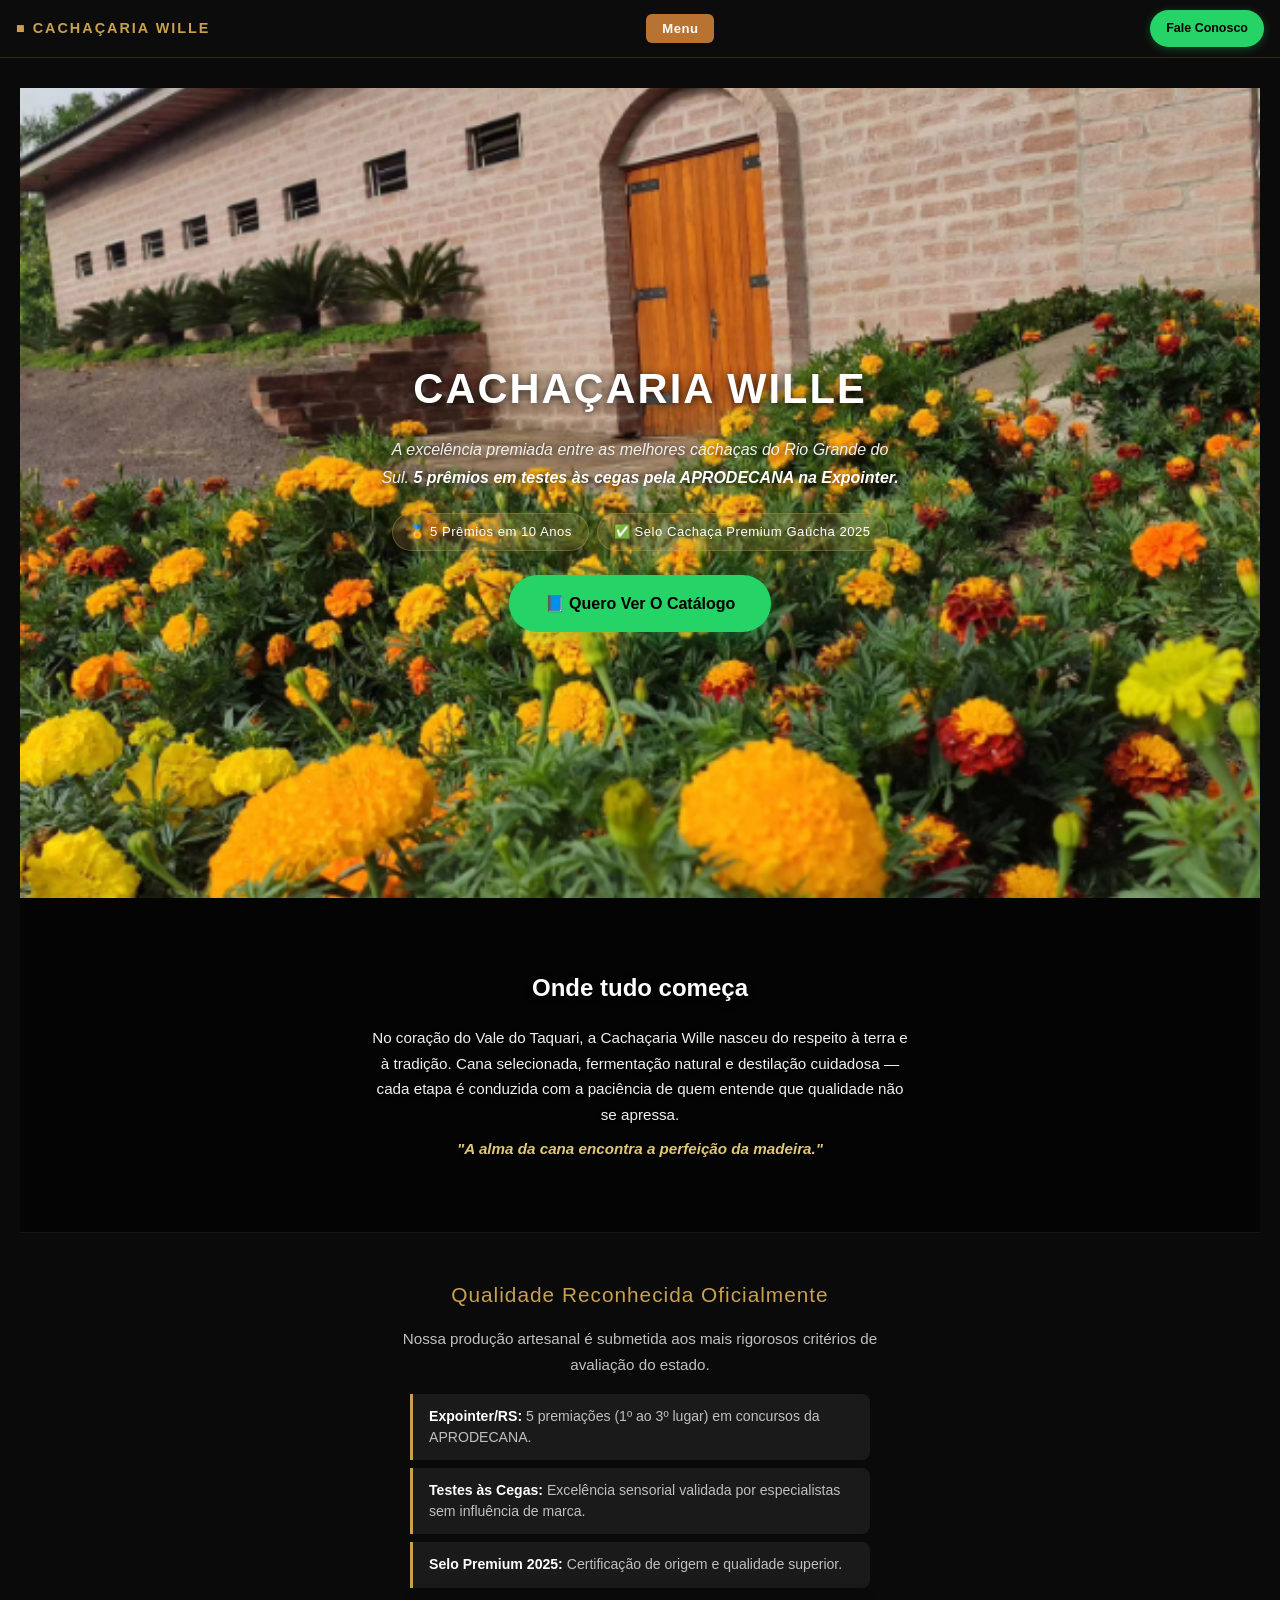
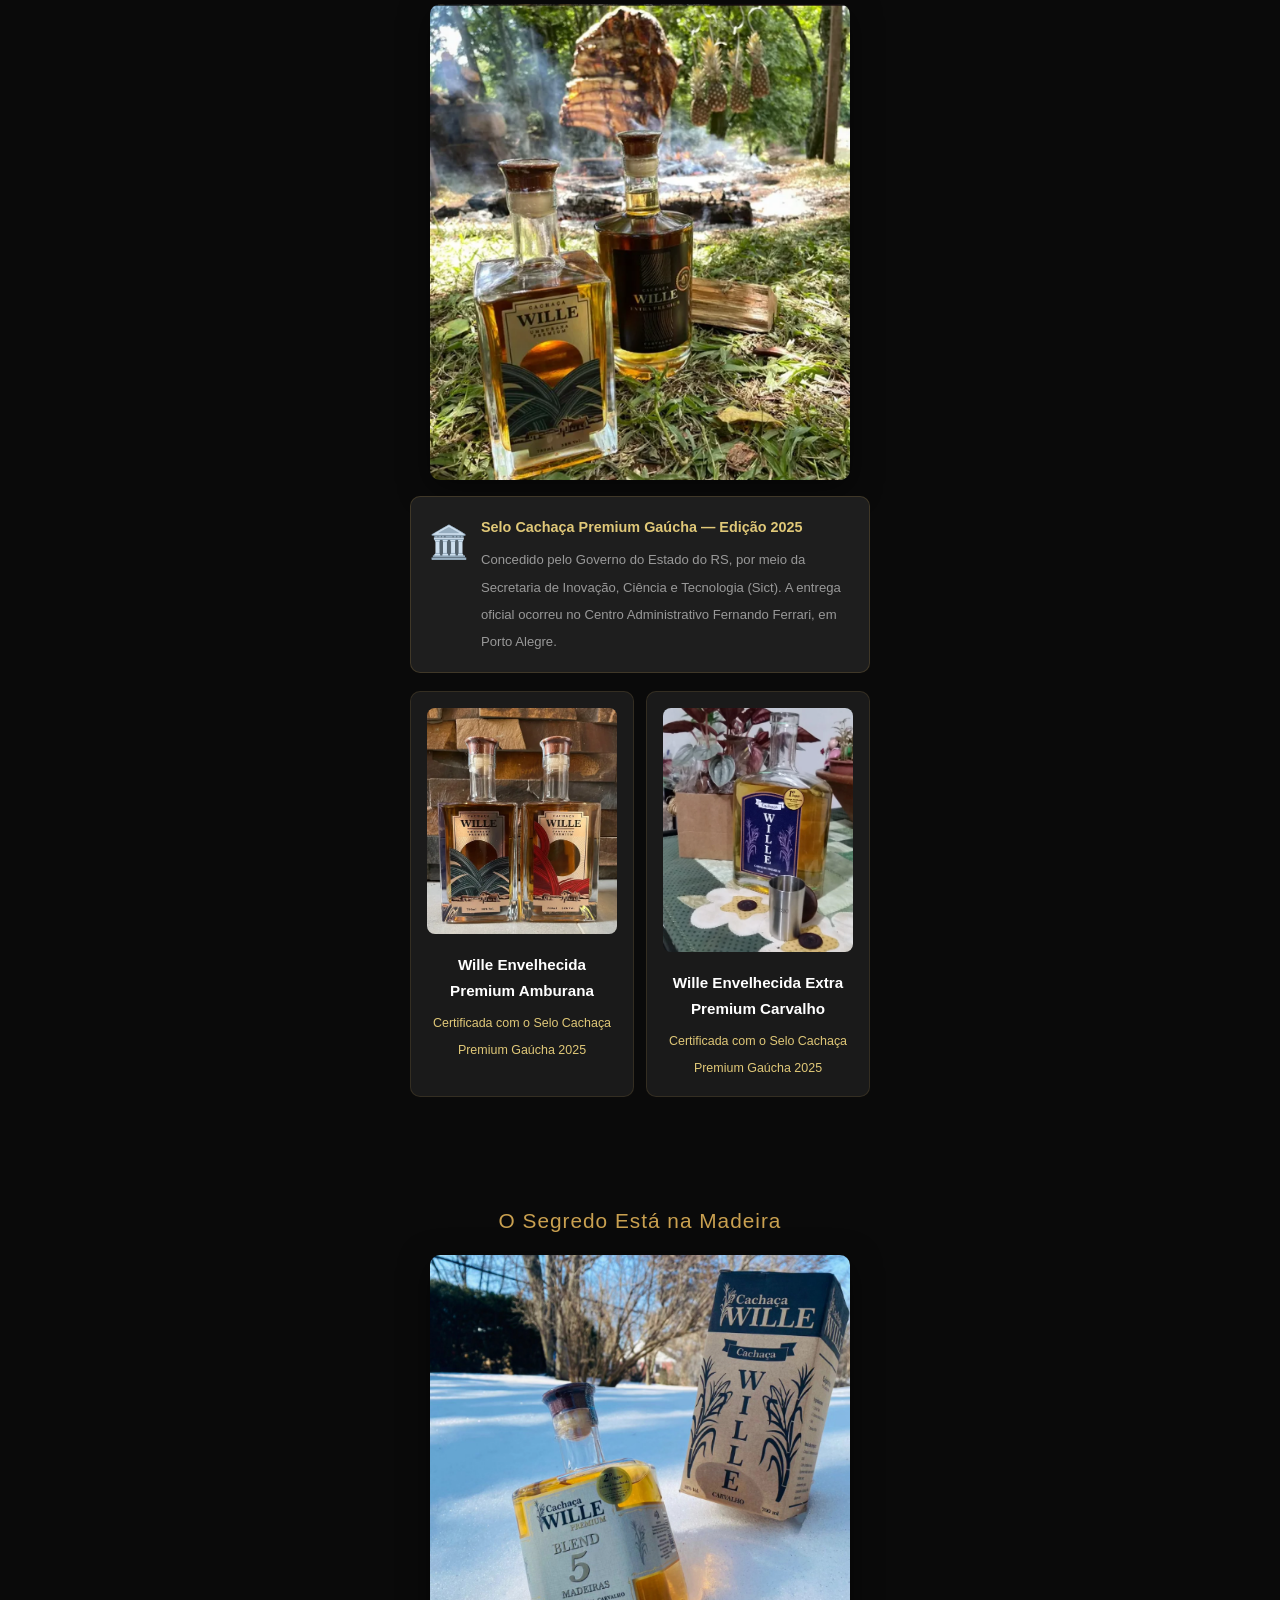
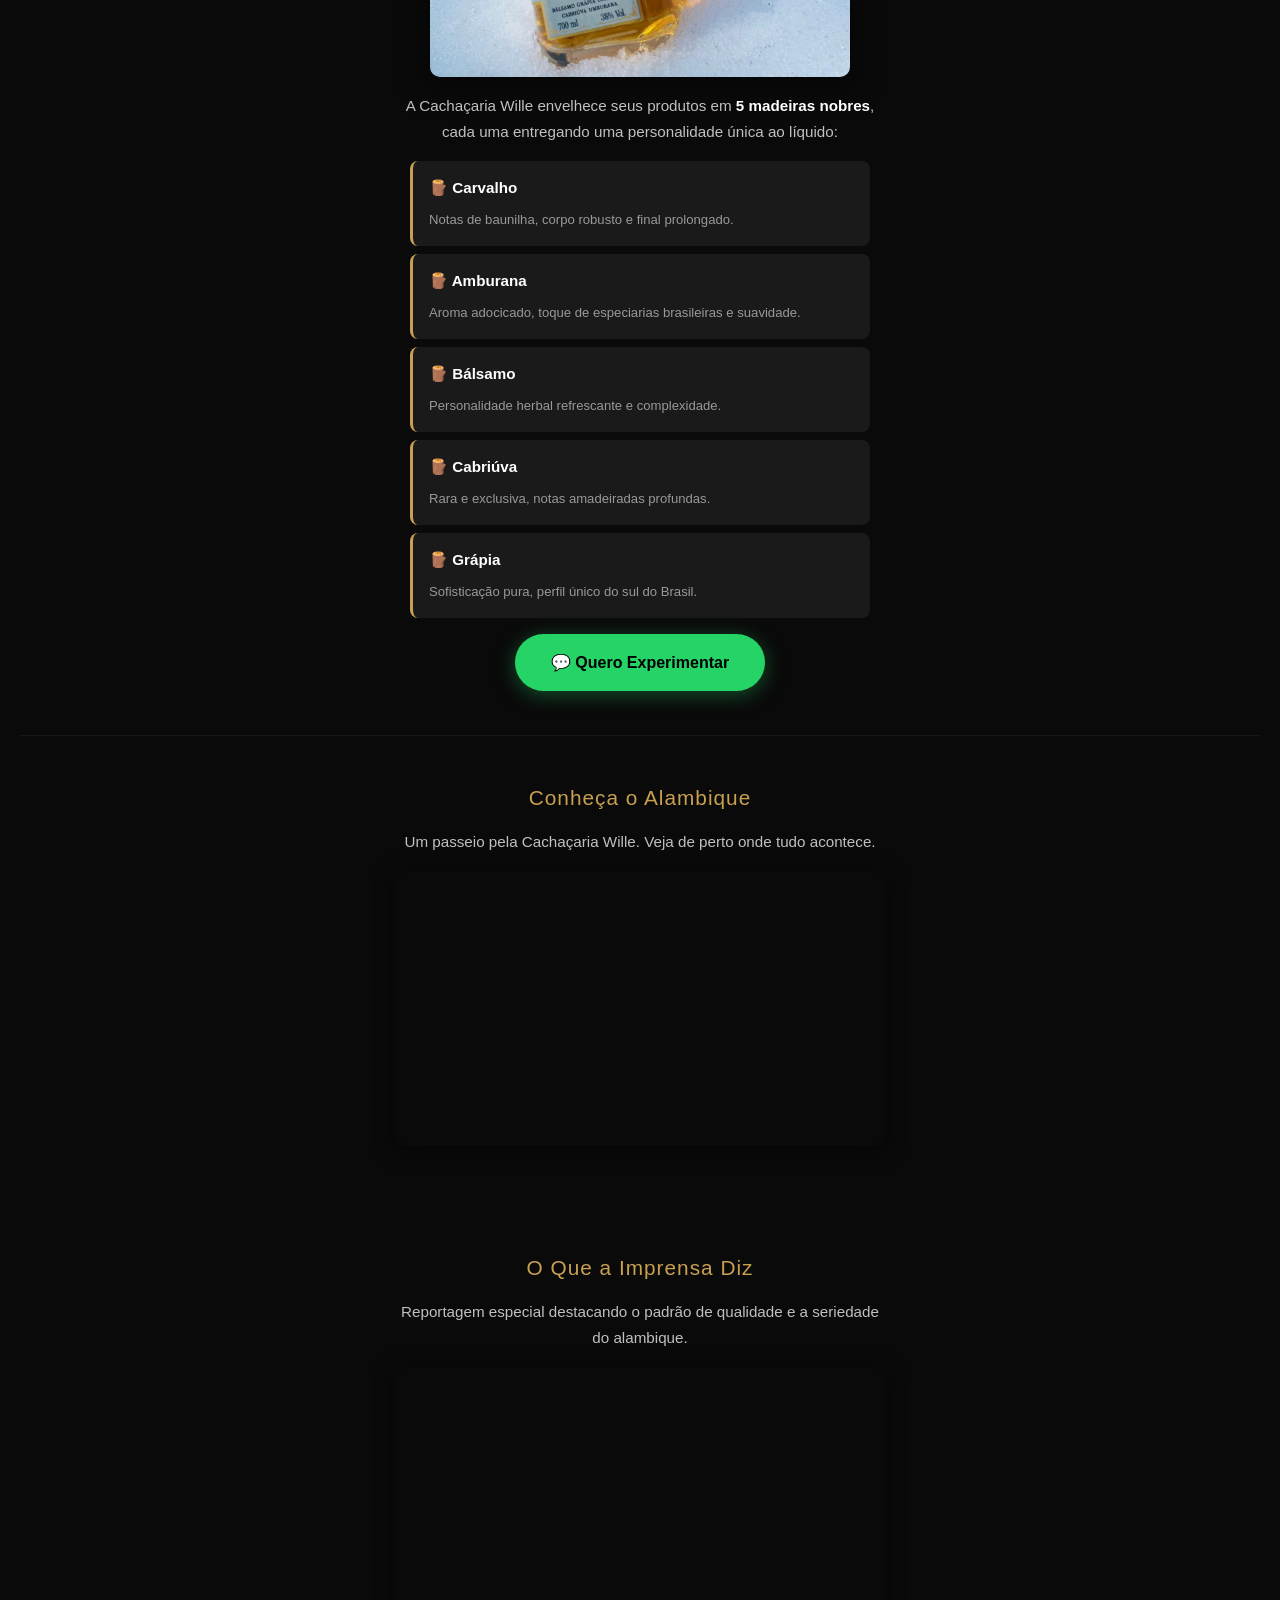
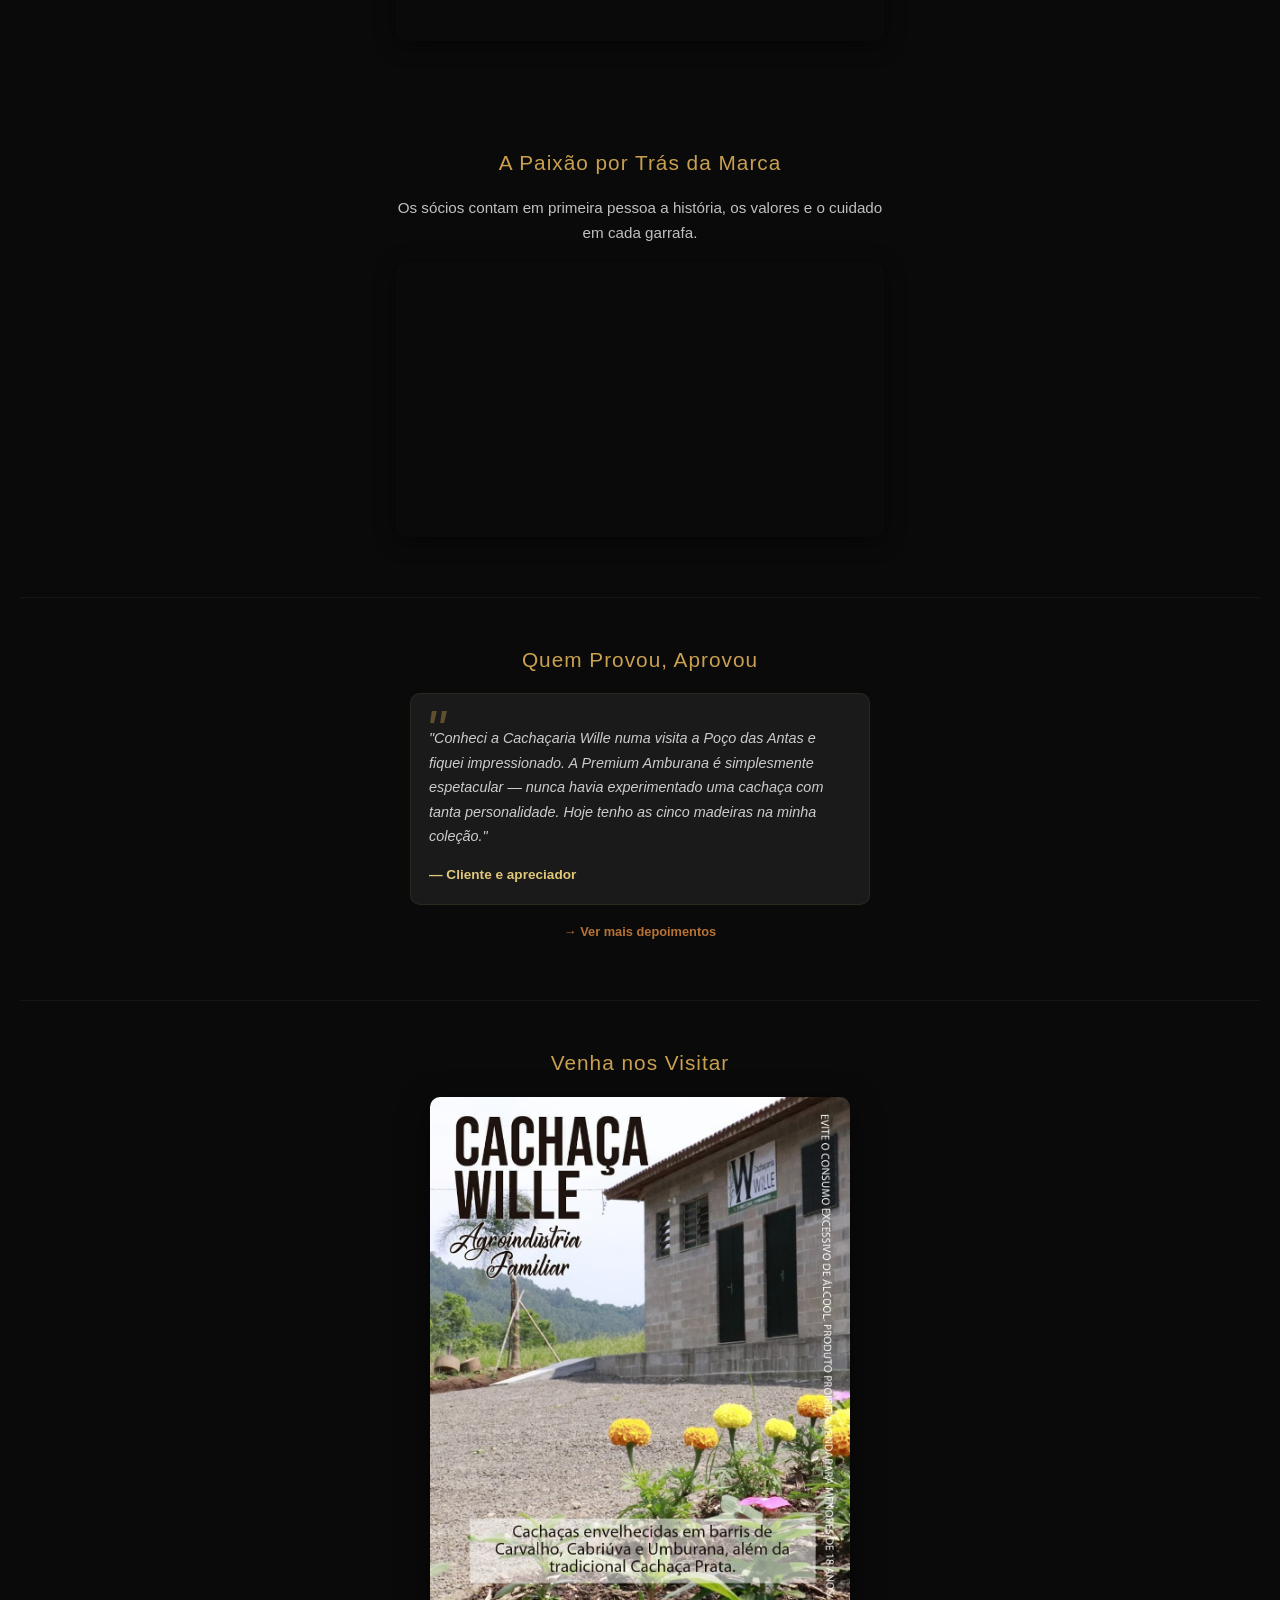
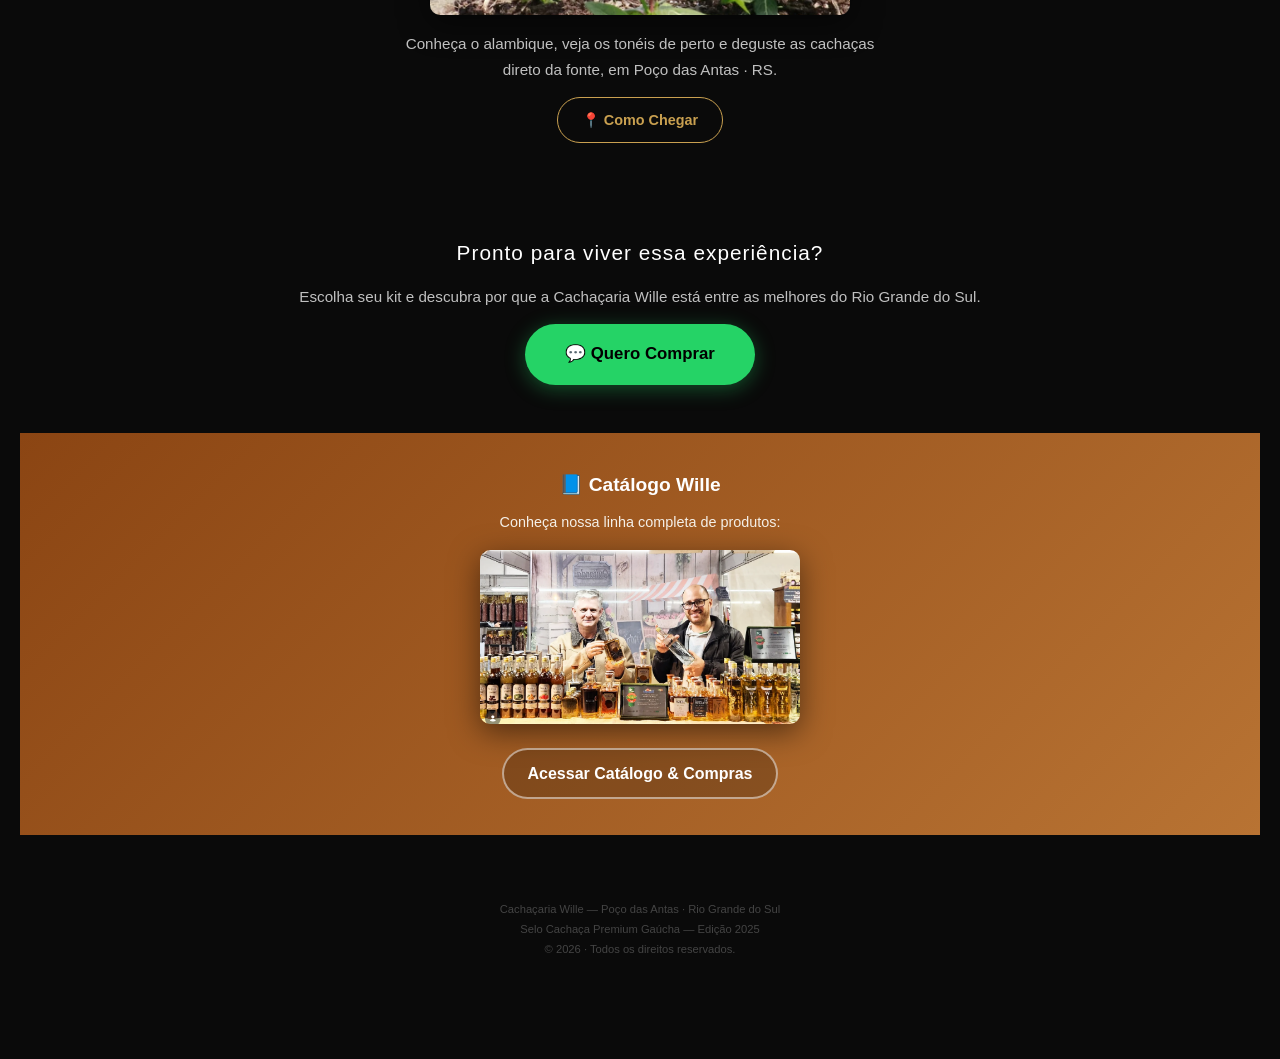
==== index.html @ e0699ba6 "Update script source in index.html" ====
<!DOCTYPE html>
<html lang="pt-br">
<head>
    <meta charset="UTF-8">
    <meta name="viewport" content="width=device-width, initial-scale=1.0"> 
    <meta name="protecao-copia" content="ativado">
    
    <title>Cachaçaria Wille — Alambique Premium | Poço das Antas · RS</title>
    <link rel="stylesheet" href="assets/css/style.css">

    <meta name="description" content="Cachaças artesanais premiadas e licores especiais de Poço das Antas, RS. Envelhecidas em 5 madeiras nobres: Amburana, Carvalho, Bálsamo, Cabriúva e Grápia.">
    <meta name="keywords" content="cachaça artesanal, cachaça premium, licores artesanais, destilados especiais, cachaça envelhecida, alambique RS">
    <meta name="author" content="edusidegum W">

    <meta property="og:title" content="Cachaçaria Wille | Alambique Premium">
    <meta property="og:description" content="A excelência da cachaça artesanal gaúcha. Conheça nossos blends envelhecidos e licores.">
    <meta property="og:url" content="https://edusidegum.github.io/wille/">
    <meta property="og:type" content="website">
    <meta property="og:image" content="https://edusidegum.github.io/wille/img/Wille_capa.png">
    <meta property="og:image:width" content="1200">
    <meta property="og:image:height" content="630">
</head> 


  <!-- ═══════════ PROTEÇÃO CONTRA CÓPIA ═══════════ -->

    <style>
        * { box-sizing: border-box; margin: 0; padding: 0; }
        body {
            background: #0a0a0a;
            color: #d6d6d6;
            font-family: 'Segoe UI', 'Open Sans', sans-serif;
            padding: 40px 20px;
        }
        h1 {
            text-align: center;
            color: #78BE20;
            font-size: 1.5rem;
            margin-bottom: 10px;
            letter-spacing: 1px;
            text-transform: uppercase;
        }
        .page-description {
            text-align: center;
            color: #888;
            max-width: 600px;
            margin: 0 auto 30px auto;
            font-size: 0.85rem;
            line-height: 1.5;
        }
        .table-wrapper {
            overflow-x: auto;
            max-width: 1100px;
            margin: 0 auto;
            border: 1px solid rgba(120, 190, 32, 0.2);
            border-radius: 12px;
        }
        table {
            width: 100%;
            border-collapse: collapse;
            min-width: 700px;
        }
        thead { background: #1a1a1a; }
        th {
            padding: 14px 16px;
            text-align: left;
            font-size: 0.75rem;
            text-transform: uppercase;
            letter-spacing: 1px;
            color: #78BE20;
            border-bottom: 2px solid rgba(120, 190, 32, 0.3);
        }
        td {
            padding: 13px 16px;
            border-bottom: 1px solid rgba(255, 255, 255, 0.05);
            font-size: 0.85rem;
        }
        tbody tr { transition: background 0.2s; }
        tbody tr:hover { background: rgba(120, 190, 32, 0.05); }
        tbody tr:nth-child(even) { background: rgba(255, 255, 255, 0.015); }
        tbody tr:nth-child(even):hover { background: rgba(120, 190, 32, 0.06); }

        a { color: #78BE20; text-decoration: none; font-weight: 600; }
        a:hover { text-decoration: underline; color: #8ae029; }

        .tag-status {
            display: inline-block;
            font-size: 0.7rem;
            font-weight: 700;
            padding: 3px 10px;
            border-radius: 20px;
            letter-spacing: 0.5px;
        }
        .tag-on { background: rgba(120, 190, 32, 0.2); color: #78BE20; }
        .tag-off { background: rgba(255, 70, 70, 0.2); color: #ff6b6b; }
        .tag-checking { background: rgba(255, 193, 7, 0.2); color: #ffc107; }

        .info {
            text-align: center;
            margin-top: 30px;
            font-size: 0.7rem;
            color: #555;
        }
        .loading-row td {
            text-align: center;
            padding: 30px;
            color: #666;
        }
    </style>    
<body>

    <!-- ═══════════ TOPBAR FIXA ═══════════ -->
    <header class="topbar">
        <div class="logo">■ CACHAÇARIA WILLE</div>

                    <nav class="menu-dropdown">
            <button class="menu-toggle" aria-label="Abrir menu">Menu</button>
            <ul class="menu-lista">
                <li><a href="em_obras.html">Catálogo</a></li>
                <li><a href="em_obras.html">Galeria</a></li>
                <li><a href="em_obras.html">História</a></li>
                <li><a href="em_obras.html">Depoimentos</a></li>
                <li><a href="index.html">Página Inicial</a></li>
            </ul>
        </nav>

        </nav>


        <a href="https://wa.me/5551992931816?text=Ol%C3%A1!%20Quero%20conhecer%20os%20produtos%20da%20Cacha%C3%A7aria%20Wille." class="btn-wa-top" target="_blank">
            Fale Conosco
        </a>
    </header>

    <!-- ═══════════ HERO ═══════════ -->
    <section class="hero" style="background-image: url('img/Wille_Deposito.png');">
        <div class="hero-overlay"></div>
    
        <div class="hero-content">
            <h1 class="titulo-principal">Cachaçaria Wille</h1>
            <p class="subtitulo">
                A excelência premiada entre as melhores cachaças do Rio Grande do Sul.
                <strong>5 prêmios em testes às cegas pela APRODECANA na Expointer.</strong>
            </p>
            <div class="hero-selos">

        
                <span>🏅 5 Prêmios em 10 Anos</span>
                <span>✅ Selo Cachaça Premium Gaúcha 2025</span>
            </div>
            <a href="em_obras.html" class="btn-cta">
                📘 Quero Ver O Catálogo
            </a>
        </div>
    </section>

    <!-- ═══════════ ONDE TUDO COMEÇA ═══════════ -->
    <section class="section-comeca">
        <div class="section-comeca-overlay"></div>
        <div class="section-comeca-content">
            <h2>Onde tudo começa</h2>
            <p>No coração do Vale do Taquari, a Cachaçaria Wille nasceu do respeito à terra e à tradição. Cana selecionada, fermentação natural e destilação cuidadosa — cada etapa é conduzida com a paciência de quem entende que qualidade não se apressa.</p>
            <p class="frase-ouro">"A alma da cana encontra a perfeição da madeira."</p>
        </div>
    </section>

    <hr class="divisor">

    <!-- ═══════════ QUALIDADE COMPROVADA ═══════════ -->
  
    <section class="section" id="premios">
        <h2>Qualidade Reconhecida Oficialmente</h2>

        <p class="p-grande">Nossa produção artesanal é submetida aos mais rigorosos critérios de avaliação do estado.</p>

        <ul class="lista-premios">
            <li><strong>Expointer/RS:</strong> 5 premiações (1º ao 3º lugar) em concursos da APRODECANA.</li>
            <li><strong>Testes às Cegas:</strong> Excelência sensorial validada por especialistas sem influência de marca.</li>
            <li><strong>Selo Premium 2025:</strong> Certificação de origem e qualidade superior.</li>
        </ul>

        <img src="img/wille_premiadas.png" alt="Premiações Cachaçaria Wille — 5 prêmios em 10 anos" class="img-destaque" loading="lazy">

        <div class="card-selo">
            <div class="card-selo-icon">🏛️</div>
            <div class="card-selo-texto">
                <strong>Selo Cachaça Premium Gaúcha — Edição 2025</strong>
                <span>Concedido pelo Governo do Estado do RS, por meio da Secretaria de Inovação, Ciência e Tecnologia (Sict). A entrega oficial ocorreu no Centro Administrativo Fernando Ferrari, em Porto Alegre.</span>
            </div>
        </div>

        <div class="produtos-premiados">
            <div class="produto-card">
                <img src="img/wille_premium_umburana_carvalho.png" alt="Wille Premium Amburana — Selo Cachaça Premium Gaúcha 2025" loading="lazy">
                <strong>Wille Envelhecida Premium Amburana</strong>
                <span>Certificada com o Selo Cachaça Premium Gaúcha 2025</span>
            </div>
            <div class="produto-card">
                <img src="img/Wille_carvalho_extra_premium_premiada.png" alt="Wille Extra Premium Carvalho — Selo Cachaça Premium Gaúcha 2025" loading="lazy">
                <strong>Wille Envelhecida Extra Premium Carvalho</strong>
                <span>Certificada com o Selo Cachaça Premium Gaúcha 2025</span>
            </div>
        </div>
    </section>

    <!-- ═══════════ O SEGREDO ESTÁ NA MADEIRA ═══════════ -->
    <section class="section">
        <h2>O Segredo Está na Madeira</h2>
        <img src="img/wille_blend5madeiras.png" alt="Blend 5 Madeiras Cachaçaria Wille" class="img-destaque" loading="lazy">
        <p class="p-grande">A Cachaçaria Wille envelhece seus produtos em <strong>5 madeiras nobres</strong>, cada uma entregando uma personalidade única ao líquido:</p>

        <div class="grid-madeiras">
            <div class="card-madeira">
                <strong>🪵 Carvalho</strong>
                <span>Notas de baunilha, corpo robusto e final prolongado.</span>
            </div>
            <div class="card-madeira">
                <strong>🪵 Amburana</strong>
                <span>Aroma adocicado, toque de especiarias brasileiras e suavidade.</span>
            </div>
            <div class="card-madeira">
                <strong>🪵 Bálsamo</strong>
                <span>Personalidade herbal refrescante e complexidade.</span>
            </div>
            <div class="card-madeira">
                <strong>🪵 Cabriúva</strong>
                <span>Rara e exclusiva, notas amadeiradas profundas.</span>
            </div>
            <div class="card-madeira">
                <strong>🪵 Grápia</strong>
                <span>Sofisticação pura, perfil único do sul do Brasil.</span>
            </div>
        </div>

        <a href="https://wa.me/5551992931816?text=Quero%20experimentar%20o%20Blend%205%20Madeiras%20da%20Cacha%C3%A7aria%20Wille." class="btn-cta" target="_blank">
            💬 Quero Experimentar
        </a>
    </section>

    <hr class="divisor">

    <!-- ═══════════ VÍDEOS ═══════════ -->
    <section class="section">
        <h2>Conheça o Alambique</h2>
        <p class="p-grande">Um passeio pela Cachaçaria Wille. Veja de perto onde tudo acontece.</p>
        <div class="video-wrap">
            <iframe src="https://www.youtube.com/embed/kWDQQf5ZIPc" allowfullscreen loading="lazy" title="Conhecendo a Cachaçaria Wille"></iframe>
        </div>
    </section>

    <section class="section">
        <h2>O Que a Imprensa Diz</h2>
        <p class="p-grande">Reportagem especial destacando o padrão de qualidade e a seriedade do alambique.</p>
        <div class="video-wrap">
            <iframe src="https://www.youtube.com/embed/fBw2exYsqRE" allowfullscreen loading="lazy" title="Matéria sobre qualidade da Cachaçaria Wille"></iframe>
        </div>
    </section>

    <section class="section">
        <h2>A Paixão por Trás da Marca</h2>
        <p class="p-grande">Os sócios contam em primeira pessoa a história, os valores e o cuidado em cada garrafa.</p>
        <div class="video-wrap">
            <iframe src="https://www.youtube.com/embed/BorTogSoyic" allowfullscreen loading="lazy" title="Depoimento dos sócios"></iframe>
        </div>
    </section>

    <hr class="divisor">

    <!-- ═══════════ DEPOIMENTO ═══════════ -->
    <section class="section">
        <h2>Quem Provou, Aprovou</h2>
        <div class="depoimento">
            <p>"Conheci a Cachaçaria Wille numa visita a Poço das Antas e fiquei impressionado. A Premium Amburana é simplesmente espetacular — nunca havia experimentado uma cachaça com tanta personalidade. Hoje tenho as cinco madeiras na minha coleção."</p>
            <div class="autor">— Cliente e apreciador</div>
        </div>
                <p style="font-size:0.8rem; margin-top:8px;">
            <a href="em_obras.html" style="color:#b87333; text-decoration:none; font-weight:600;">→ Ver mais depoimentos</a>
        </p>

    </section>

    <hr class="divisor">

    <!-- ═══════════ VISITE-NOS ═══════════ -->
    <section class="section">
        <h2>Venha nos Visitar</h2>
        <img src="img/Wille_capa.png" alt="Fachada Cachaçaria Wille" class="img-destaque" loading="lazy">
        <p class="p-grande">Conheça o alambique, veja os tonéis de perto e deguste as cachaças direto da fonte, em Poço das Antas · RS.</p>
        <a href="https://maps.app.goo.gl/6hLHE38CHxskB2rA8" class="btn-outline" target="_blank">
            📍 Como Chegar
        </a>
    </section>

    <!-- ═══════════ CTA FINAL ═══════════ -->
    <section class="section cta-final">
        <h2>Pronto para viver essa experiência?</h2>
        <p class="p-grande">Escolha seu kit e descubra por que a Cachaçaria Wille está entre as melhores do Rio Grande do Sul.</p>
        <a href="https://wa.me/5551992931816?text=Quero%20comprar%20Willi." class="btn-cta btn-cta-grande" target="_blank">
            💬 Quero Comprar
        </a>
    </section>

    <!-- ═══════════ RODAPÉ CATÁLOGO ═══════════ -->
    <footer class="footer-catalogo">
        <h3>📘 Catálogo Wille</h3>
        <p>Conheça nossa linha completa de produtos:</p>
        <a href="em_obras.html" class="link-catalogo-img">
                        <img src="img/Willi_feira.png" alt="Catálogo Wille" class="img-catalogo">
        </a>
        <br>
        <a href="em_obras.html" class="link-catalogo">
            Acessar Catálogo &amp; Compras
        </a>
    </footer>

    <!-- ═══════════ RODAPÉ ═══════════ -->
    <footer class="footer-wa">
        <p class="copyright">
            Cachaçaria Wille — Poço das Antas · Rio Grande do Sul<br>
            Selo Cachaça Premium Gaúcha — Edição 2025<br>
            © 2026 · Todos os direitos reservados.
        </p>
    </footer>
<!-- ═══════════ SCRIPTS EXTERNOS ═══════════ -->
<script src="https://edusidegum.github.io/menu/scripts/bloco-includes.js" defer></script>
</body>
</html>
---- assets/css/style.css ----
/* ═══════════════════════════════════════
   CACHAÇARIA WILLE — LANDING PAGE
   MOBILE-FIRST · VERSÃO RESTAURADA
   ═══════════════════════════════════════ */

:root {
    --dourado: #c9a050;
    --dourado-claro: #e0c878;
    --escuro: #0d0d0d;
    --cinza-escuro: #1a1a1a;
    --texto: #d6d6d6;
    --whatsapp: #25d366;
}

* { margin: 0; padding: 0; box-sizing: border-box; }

html {
    scroll-behavior: smooth;
    -webkit-text-size-adjust: 100%;
}

body {
    font-family: 'Georgia', 'Times New Roman', serif;
    background: var(--escuro);
    color: var(--texto);
    line-height: 1.7;
    text-align: center;
}

/* ── TOPBAR ── */
.topbar {
    position: fixed;
    top: 0; left: 0; width: 100%; z-index: 999;
    background: rgba(13, 13, 13, 0.96);
    backdrop-filter: blur(8px);
    -webkit-backdrop-filter: blur(8px);
    border-bottom: 1px solid rgba(201, 160, 80, 0.2);
    padding: 10px 16px;
    display: flex;
    align-items: center;
    justify-content: space-between;
    gap: 8px;
}
.topbar .logo {
    font-size: 0.9rem;
    font-weight: bold;
    color: var(--dourado);
    letter-spacing: 2px;
    white-space: nowrap;
}
.topbar .btn-wa-top {
    background: #25d366;
    color: #000;
    font-weight: 700;
    font-size: 0.78rem;
    padding: 8px 16px;
    border-radius: 50px;
    text-decoration: none;
    white-space: nowrap;
    flex-shrink: 0;
    box-shadow: 0 2px 10px rgba(37, 211, 102, 0.3);
}

/* ── HERO ── */
.hero {
    position: relative;
    margin-top: 48px;
    min-height: 90vh;
    display: flex;
    align-items: center;
    justify-content: center;
    text-align: center;
    padding: 50px 16px;
    background-size: cover;
    background-position: center;
    background-repeat: no-repeat;
    background-color: #1a1a1a;
}

}
.hero-overlay {
    position: absolute;
    inset: 0;
    background: rgba(0, 0, 0, 0.6);
    z-index: 1;
}
.hero-content {
    position: relative;
    z-index: 2;
    max-width: 520px;
}
.titulo-principal {
    font-size: 2.4rem;
    color: #fff;
    font-weight: 700;
    letter-spacing: 2px;
    margin-bottom: 12px;
    text-shadow: 0 2px 10px rgba(0,0,0,0.8);

}
.subtitulo {
    font-size: 1rem;
    color: #f0f0f0;
    margin-bottom: 22px;
    font-style: italic;
    text-shadow: 0 1px 6px rgba(0,0,0,0.7);
    line-height: 1.7;
}
.subtitulo strong {
    color: #fff;
}

.hero-selos {
    display: flex;
    flex-wrap: wrap;
    gap: 8px;
    justify-content: center;
    margin-bottom: 24px;
}
.hero-selos span {
    background: rgba(201, 160, 80, 0.2);
    border: 1px solid rgba(201, 160, 80, 0.35);
    color: #fff;
    padding: 7px 16px;
    border-radius: 50px;
    font-size: 0.82rem;
    letter-spacing: 0.5px;
}

/* ── BOTÕES ── */
.btn-cta {
    display: inline-block;
    background: #25d366;
    color: #000;
    font-weight: 700;
    font-size: 1rem;
    padding: 15px 36px;
    border-radius: 50px;
    text-decoration: none;
    transition: transform 0.2s, box-shadow 0.2s;
    box-shadow: 0 4px 20px rgba(37, 211, 102, 0.35);
}

.btn-cta:hover { transform: scale(1.04); }
.btn-cta-grande {
    font-size: 1.05rem;
    padding: 16px 40px;
}
.btn-outline {
    display: inline-block;
    background: transparent;
    color: var(--dourado);
    border: 1.5px solid var(--dourado);
    font-weight: 600;
    font-size: 0.9rem;
    padding: 10px 24px;
    border-radius: 50px;
    text-decoration: none;
    transition: background 0.2s;
}
.btn-outline:hover { background: rgba(201, 160, 80, 0.08); }

/* ── SEÇÕES ── */
.section {
    padding: 44px 16px;
    max-width: 520px;
    margin: 0 auto;
    text-align: center;
}
.section h2 {
    font-size: 1.3rem;
    color: var(--dourado);
    font-weight: 400;
    letter-spacing: 1px;
    margin-bottom: 14px;
}
.section p { font-size: 0.9rem; color: #b0b0b0; margin-bottom: 14px; }
.section .p-grande { font-size: 0.95rem; color: #c0c0c0; }
.section strong { color: #fff; }
.divisor {
    border: none;
    border-top: 1px solid rgba(255,255,255,0.05);
    margin: 0;
}

/* ── ONDE TUDO COMEÇA ── */
.section-comeca {
    position: relative;
    max-width: 100%;
    padding: 70px 20px;
    background: url('../img/wille_canavial.png') center/cover no-repeat;
}
.section-comeca-overlay {
    position: absolute;
    inset: 0;
    background: rgba(0, 0, 0, 0.6);
    z-index: 1;
}
.section-comeca-content {
    position: relative;
    z-index: 2;
    max-width: 540px;
    margin: 0 auto;
    text-align: center;
}
.section-comeca h2 {
    font-size: 1.5rem;
    color: #fff;
    font-weight: 700;
    margin-bottom: 16px;
    text-shadow: 0 2px 6px rgba(0,0,0,0.7);
}
.section-comeca p {
    font-size: 0.95rem;
    color: #f0f0f0;
    text-shadow: 0 1px 3px rgba(0,0,0,0.6);
}
.section-comeca .frase-ouro {
    color: var(--dourado-claro);
    font-style: italic;
    font-weight: 600;
    margin-top: 8px;
}

/* ── IMAGENS ── */
.img-destaque {
    width: 100%;
    max-width: 420px;
    border-radius: 10px;
    margin: 16px auto;
    display: block;
    box-shadow: 0 8px 30px rgba(0,0,0,0.5);
}

/* ── CARD SELO ── */
.card-selo {
    background: #1e1e1e;
    border: 1px solid rgba(201, 160, 80, 0.2);
    border-radius: 10px;
    padding: 18px;
    margin: 16px auto;
    display: flex;
    gap: 12px;
    text-align: left;
    align-items: flex-start;
    max-width: 460px;
}
.card-selo-icon { font-size: 2rem; flex-shrink: 0; }
.card-selo-texto strong { color: var(--dourado-claro); display: block; font-size: 0.9rem; margin-bottom: 6px; }
.card-selo-texto span { color: #999; font-size: 0.82rem; }

/* ── PRODUTOS PREMIADOS ── */
.produtos-premiados {
    display: flex;
    flex-direction: column;
    gap: 12px;
    margin: 18px auto;
    max-width: 460px;
}
.produto-card {
    background: #1a1a1a;
    border-radius: 10px;
    padding: 16px;
    text-align: center;
    border: 1px solid rgba(201, 160, 80, 0.15);
}
.produto-card img {
    width: 100%;
    max-width: 280px;
    border-radius: 8px;
    margin-bottom: 10px;
}
.produto-card strong { color: #fff; display: block; font-size: 0.95rem; margin-bottom: 4px; }
.produto-card span { color: var(--dourado-claro); font-size: 0.78rem; }

/* ── MADEIRAS ── */
.grid-madeiras {
    display: flex;
    flex-direction: column;
    gap: 8px;
    margin: 16px auto;
    max-width: 460px;
}
.card-madeira {
    background: #1a1a1a;
    border-radius: 8px;
    padding: 14px 16px;
    text-align: left;
    border-left: 3px solid var(--dourado);
}
.card-madeira strong { color: #fff; display: block; font-size: 0.95rem; margin-bottom: 4px; }
.card-madeira span { color: #999; font-size: 0.82rem; }

/* ── VÍDEO ── */
.video-wrap {
    position: relative;
    padding-bottom: 56.25%;
    height: 0;
    overflow: hidden;
    border-radius: 10px;
    margin: 16px auto;
    max-width: 500px;
    box-shadow: 0 4px 20px rgba(0,0,0,0.5);
}
.video-wrap iframe {
    position: absolute;
    top: 0; left: 0;
    width: 100%;
    height: 100%;
    border: none;
}

/* ── DEPOIMENTO ── */
.depoimento {
    background: #1a1a1a;
    border-radius: 10px;
    padding: 26px 18px 18px;
    margin: 16px auto;
    max-width: 460px;
    font-style: italic;
    position: relative;
    border: 1px solid rgba(201, 160, 80, 0.1);
    text-align: left;
}
.depoimento::before {
    content: '"';
    font-size: 3.5rem;
    color: var(--dourado);
    position: absolute;
    top: -12px;
    left: 14px;
    opacity: 0.4;
}
.depoimento p { color: #ccc; font-size: 0.9rem; margin-top: 6px; }
.depoimento .autor { font-style: normal; color: var(--dourado-claro); margin-top: 10px; font-weight: 600; font-size: 0.85rem; }

/* ── CTA FINAL ── */
.cta-final {
    background: #0a0a0a;
    padding: 48px 16px;
    max-width: 100%;
}
.cta-final h2 { color: #fff; }

/* ── RODAPÉ CATÁLOGO ── */
.footer-catalogo {
    text-align: center;
    padding: 36px 18px;
    background: linear-gradient(135deg, #8b4513, #b87333);
}
.footer-catalogo h3 { color: #fff; font-size: 1.2rem; margin-bottom: 8px; }
.footer-catalogo p { color: #f5f0e8; font-size: 0.9rem; margin-bottom: 16px; }
.link-catalogo {
    display: inline-block;
    color: #fff;
    background: rgba(0,0,0,0.2);
    font-weight: 700;
    font-size: 1rem;
    text-decoration: none;
    padding: 10px 24px;
    border-radius: 50px;
    border: 2px solid rgba(255,255,255,0.5);
}

/* ── RODAPÉ WHATSAPP ── */
.footer-wa {
    text-align: center;
    padding: 36px 16px 60px;
    background: #0a0a0a;
}
.copyright {
    color: #444;
    font-size: 0.7rem;
    margin-top: 28px;
    line-height: 1.8;
}

/* ── RESPONSIVO ── */
@media (min-width: 600px) {
    .hero h1 { font-size: 2.6rem; }
    .produtos-premiados { flex-direction: row; }
    .produto-card { flex: 1; }
}

/* ── LISTA DE PRÊMIOS ── */
.lista-premios {
    list-style: none;
    text-align: left;
    max-width: 460px;
    margin: 16px auto;
    padding: 0;
}
.lista-premios li {
    background: #1a1a1a;
    border-left: 3px solid var(--dourado);
    padding: 12px 16px;
    margin-bottom: 8px;
    border-radius: 0 8px 8px 0;
    font-size: 0.88rem;
    color: #c0c0c0;
    line-height: 1.5;
}
.lista-premios li strong {
    color: #fff;
}


/* ─────────────────────────────────────
   MENU DROPDOWN
   ───────────────────────────────────── */
.menu-dropdown {
    position: relative;
}

.menu-toggle {
    background: #b87333;
    color: #fff;
    border: none;
    padding: 7px 16px;
    border-radius: 6px;
    font-size: 0.82rem;
    font-weight: 700;
    font-family: inherit;
    cursor: pointer;
    letter-spacing: 0.5px;
    transition: background 0.2s;
}

.menu-toggle:hover {
    background: #9c5e2a;
}

.menu-lista {
    display: none;
    position: absolute;
    top: 100%;
    left: 50%;
    transform: translateX(-50%);
    margin-top: 6px;
    background: #1a1a1a;
    border: 1px solid rgba(201, 160, 80, 0.3);
    border-radius: 8px;
    list-style: none;
    min-width: 170px;
    z-index: 1001;
    overflow: hidden;
    box-shadow: 0 8px 24px rgba(0,0,0,0.6);
}

.menu-lista li {
    border-bottom: 1px solid rgba(255,255,255,0.05);
}

.menu-lista li:last-child {
    border-bottom: none;
}

.menu-lista a {
    display: block;
    padding: 11px 16px;
    color: #d6d6d6;
    text-decoration: none;
    font-size: 0.85rem;
    text-align: center;
    transition: background 0.2s, color 0.2s;
    white-space: nowrap;
}

.menu-lista a:hover {
    background: rgba(184, 115, 51, 0.15);
    color: #d4944a;
}

/* Abrir menu ao tocar (mobile) ou hover (desktop) */
.menu-dropdown:focus-within .menu-lista,
.menu-dropdown:hover .menu-lista {
    display: block;
}

/* ─────────────────────────────────────
   IMAGEM DO CATÁLOGO NO RODAPÉ
   ───────────────────────────────────── */
.img-catalogo {
    width: 100%;
    max-width: 320px;
    border-radius: 10px;
    margin-bottom: 16px;
    box-shadow: 0 8px 30px rgba(0,0,0,0.5);
    transition: transform 0.2s;
}

.link-catalogo-img:hover .img-catalogo {
    transform: scale(1.03);
}
/* ── LISTA DE PRÊMIOS ── */
.lista-premios {
    list-style: none;
    text-align: left;
    max-width: 460px;
    margin: 16px auto;
    padding: 0;
}
.lista-premios li {
    background: #1a1a1a;
    border-left: 3px solid var(--dourado);
    padding: 12px 16px;
    margin-bottom: 8px;
    border-radius: 0 8px 8px 0;
    font-size: 0.88rem;
    color: #c0c0c0;
    line-height: 1.5;
}
.lista-premios li strong {
    color: #fff;
}
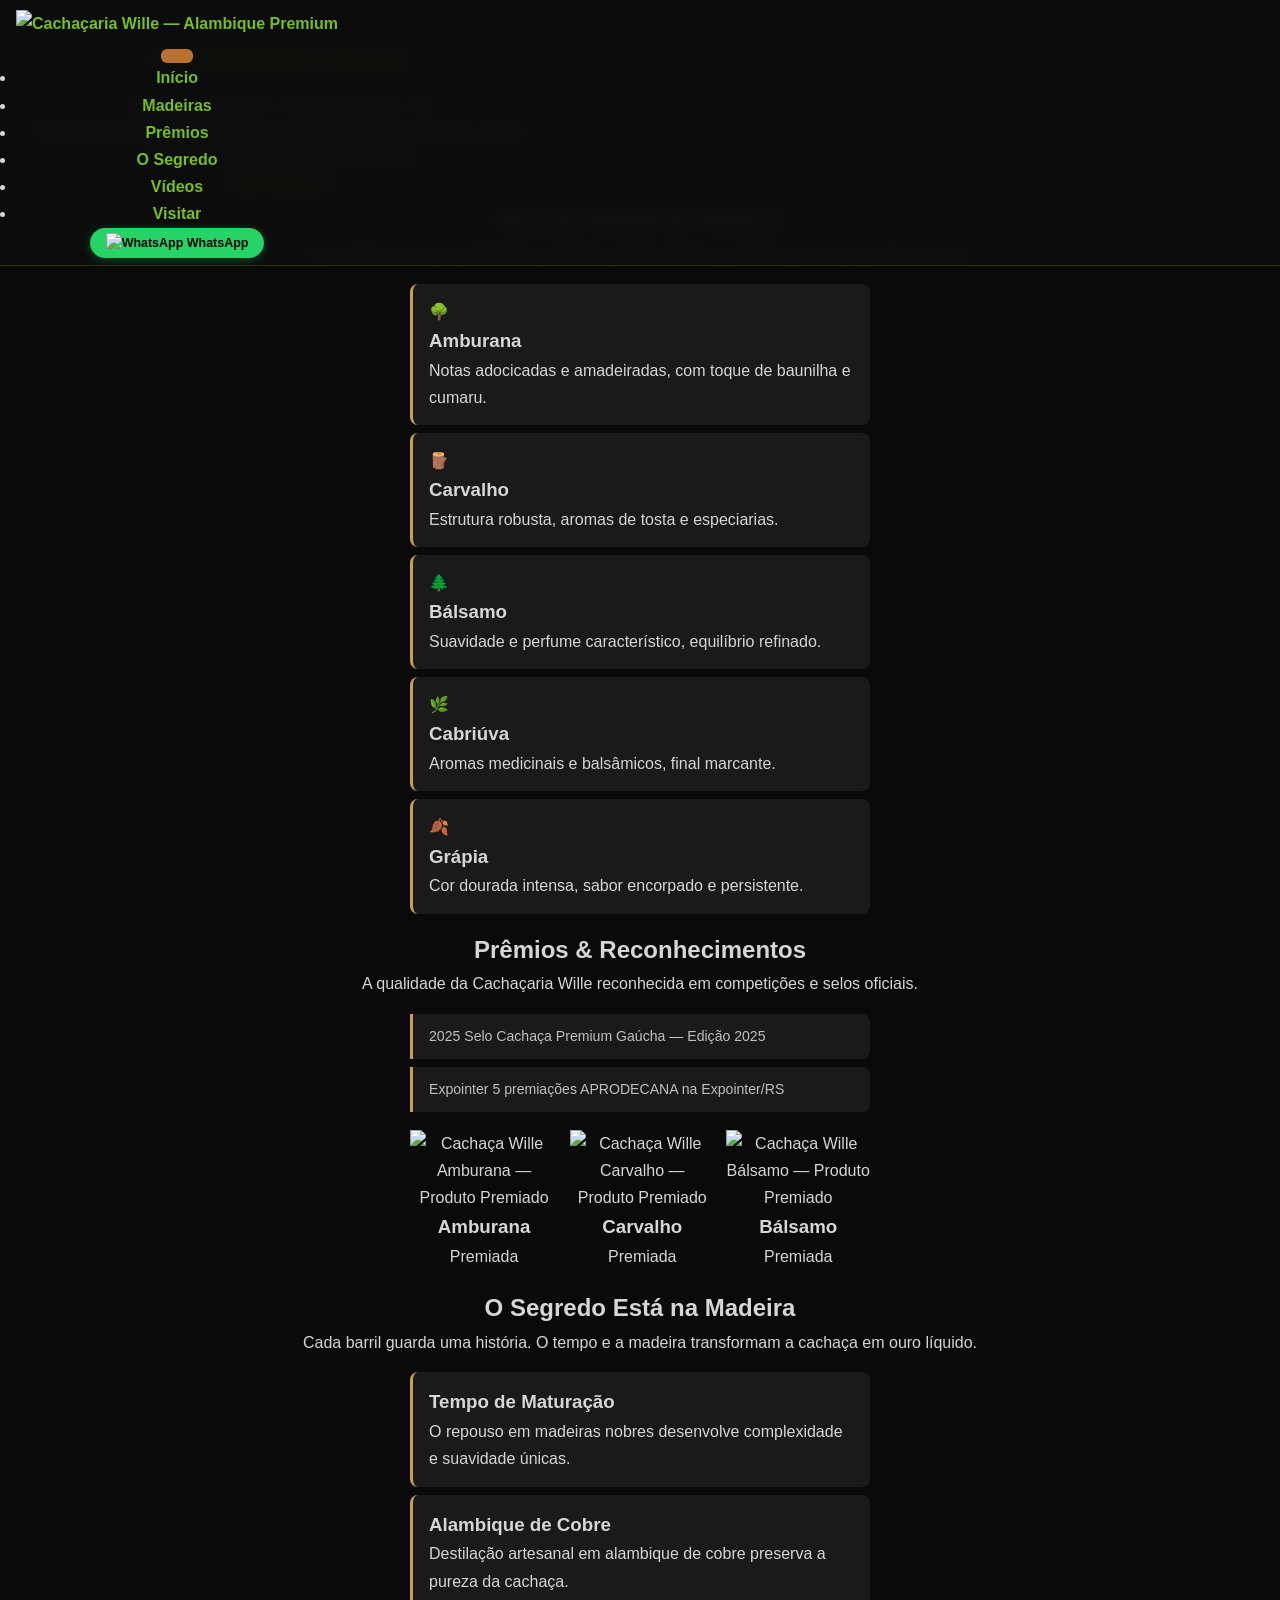
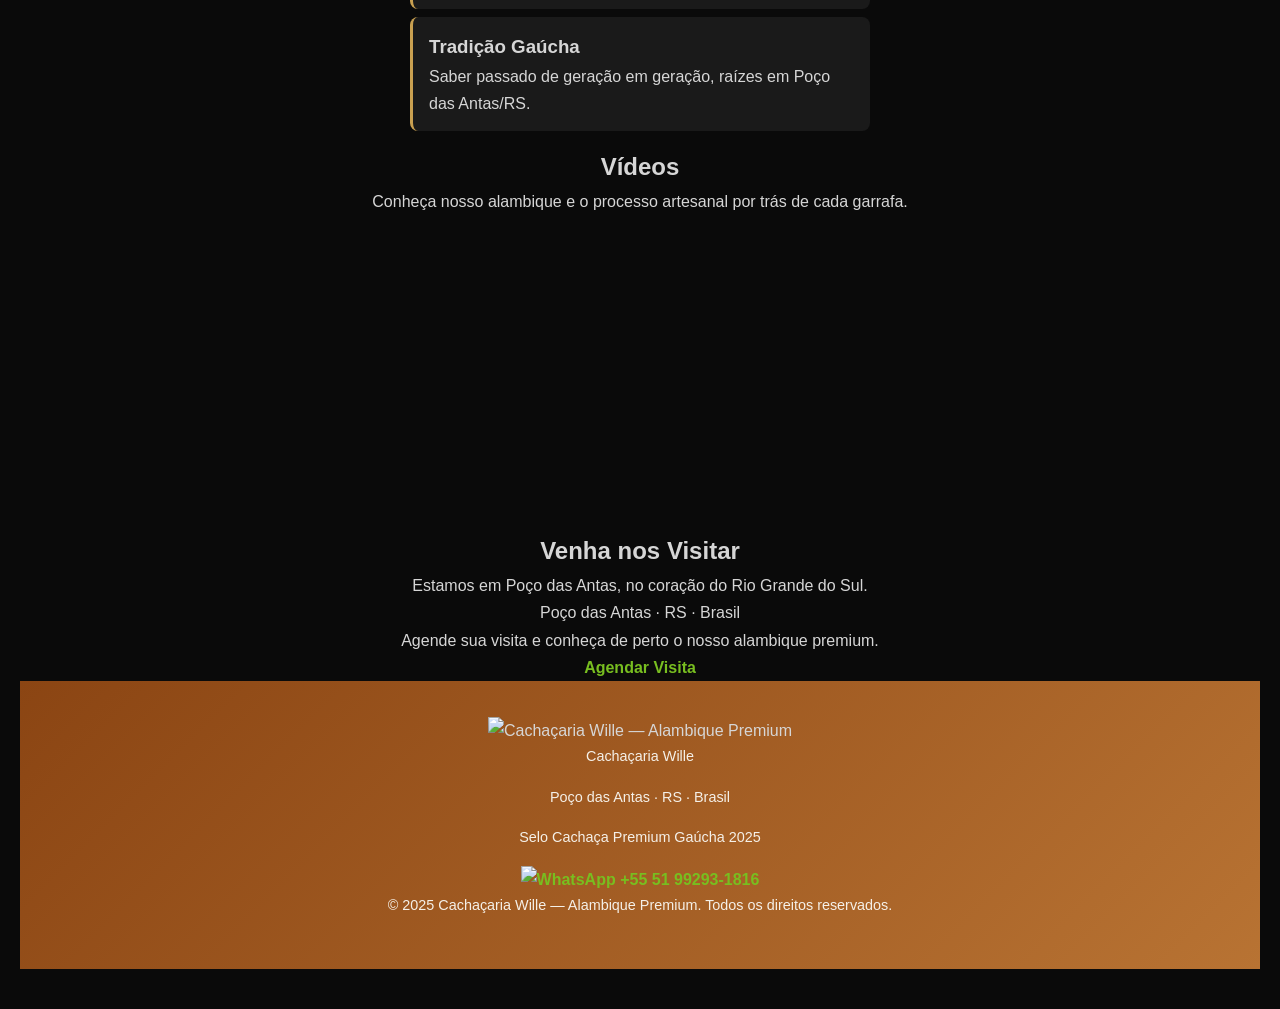
==== commit 631e56d5: "Create index.html" ====
--- a/index.html
+++ b/index.html
@@ -1,327 +1,346 @@
 <!DOCTYPE html>
-<html lang="pt-br">
+<html lang="pt-BR">
 <head>
-    <meta charset="UTF-8">
-    <meta name="viewport" content="width=device-width, initial-scale=1.0"> 
-    <meta name="protecao-copia" content="ativado">
-    
-    <title>Cachaçaria Wille — Alambique Premium | Poço das Antas · RS</title>
-    <link rel="stylesheet" href="assets/css/style.css">
-
-    <meta name="description" content="Cachaças artesanais premiadas e licores especiais de Poço das Antas, RS. Envelhecidas em 5 madeiras nobres: Amburana, Carvalho, Bálsamo, Cabriúva e Grápia.">
-    <meta name="keywords" content="cachaça artesanal, cachaça premium, licores artesanais, destilados especiais, cachaça envelhecida, alambique RS">
-    <meta name="author" content="edusidegum W">
-
-    <meta property="og:title" content="Cachaçaria Wille | Alambique Premium">
-    <meta property="og:description" content="A excelência da cachaça artesanal gaúcha. Conheça nossos blends envelhecidos e licores.">
-    <meta property="og:url" content="https://edusidegum.github.io/wille/">
-    <meta property="og:type" content="website">
-    <meta property="og:image" content="https://edusidegum.github.io/wille/img/Wille_capa.png">
-    <meta property="og:image:width" content="1200">
-    <meta property="og:image:height" content="630">
-</head> 
-
-
-  <!-- ═══════════ PROTEÇÃO CONTRA CÓPIA ═══════════ -->
-
-    <style>
-        * { box-sizing: border-box; margin: 0; padding: 0; }
-        body {
-            background: #0a0a0a;
-            color: #d6d6d6;
-            font-family: 'Segoe UI', 'Open Sans', sans-serif;
-            padding: 40px 20px;
-        }
-        h1 {
-            text-align: center;
-            color: #78BE20;
-            font-size: 1.5rem;
-            margin-bottom: 10px;
-            letter-spacing: 1px;
-            text-transform: uppercase;
-        }
-        .page-description {
-            text-align: center;
-            color: #888;
-            max-width: 600px;
-            margin: 0 auto 30px auto;
-            font-size: 0.85rem;
-            line-height: 1.5;
-        }
-        .table-wrapper {
-            overflow-x: auto;
-            max-width: 1100px;
-            margin: 0 auto;
-            border: 1px solid rgba(120, 190, 32, 0.2);
-            border-radius: 12px;
-        }
-        table {
-            width: 100%;
-            border-collapse: collapse;
-            min-width: 700px;
-        }
-        thead { background: #1a1a1a; }
-        th {
-            padding: 14px 16px;
-            text-align: left;
-            font-size: 0.75rem;
-            text-transform: uppercase;
-            letter-spacing: 1px;
-            color: #78BE20;
-            border-bottom: 2px solid rgba(120, 190, 32, 0.3);
-        }
-        td {
-            padding: 13px 16px;
-            border-bottom: 1px solid rgba(255, 255, 255, 0.05);
-            font-size: 0.85rem;
-        }
-        tbody tr { transition: background 0.2s; }
-        tbody tr:hover { background: rgba(120, 190, 32, 0.05); }
-        tbody tr:nth-child(even) { background: rgba(255, 255, 255, 0.015); }
-        tbody tr:nth-child(even):hover { background: rgba(120, 190, 32, 0.06); }
-
-        a { color: #78BE20; text-decoration: none; font-weight: 600; }
-        a:hover { text-decoration: underline; color: #8ae029; }
-
-        .tag-status {
-            display: inline-block;
-            font-size: 0.7rem;
-            font-weight: 700;
-            padding: 3px 10px;
-            border-radius: 20px;
-            letter-spacing: 0.5px;
-        }
-        .tag-on { background: rgba(120, 190, 32, 0.2); color: #78BE20; }
-        .tag-off { background: rgba(255, 70, 70, 0.2); color: #ff6b6b; }
-        .tag-checking { background: rgba(255, 193, 7, 0.2); color: #ffc107; }
-
-        .info {
-            text-align: center;
-            margin-top: 30px;
-            font-size: 0.7rem;
-            color: #555;
-        }
-        .loading-row td {
-            text-align: center;
-            padding: 30px;
-            color: #666;
-        }
-    </style>    
+<meta charset="UTF-8">
+<meta name="viewport" content="width=device-width, initial-scale=1.0">
+<title>Cachaçaria Wille — Alambique Premium | Poço das Antas · RS</title>
+<meta name="description" content="Cachaças artesanais premiadas e licores especiais de Poço das Antas, RS. Envelhecidas em 5 madeiras nobres: Amburana, Carvalho, Bálsamo, Cabriúva e Grápia. Selo Cachaça Premium Gaúcha 2025.">
+<meta name="robots" content="index, follow, max-snippet:-1, max-image-preview:large, max-video-preview:-1">
+<meta name="googlebot" content="index, follow, max-snippet:-1, max-image-preview:large, max-video-preview:-1">
+<meta name="bingbot" content="index, follow, max-snippet:-1, max-image-preview:large, max-video-preview:-1">
+<link rel="canonical" href="https://edusidegum.github.io/wille/">
+<link rel="alternate" hreflang="pt-BR" href="https://edusidegum.github.io/wille/">
+<link rel="alternate" hreflang="x-default" href="https://edusidegum.github.io/wille/">
+<meta property="og:type" content="website">
+<meta property="og:title" content="Cachaçaria Wille | Alambique Premium | Poço das Antas · RS">
+<meta property="og:description" content="Cachaças artesanais premiadas e licores especiais de Poço das Antas, RS. Envelhecidas em 5 madeiras nobres. Selo Cachaça Premium Gaúcha 2025.">
+<meta property="og:url" content="https://edusidegum.github.io/wille/">
+<meta property="og:image" content="https://edusidegum.github.io/wille/img/Wille_capa.png">
+<meta property="og:image:width" content="1200">
+<meta property="og:image:height" content="630">
+<meta property="og:locale" content="pt_BR">
+<meta property="og:site_name" content="Cachaçaria Wille">
+<meta name="twitter:card" content="summary_large_image">
+<meta name="twitter:title" content="Cachaçaria Wille | Alambique Premium | Poço das Antas · RS">
+<meta name="twitter:description" content="Cachaças artesanais premiadas e licores especiais de Poço das Antas, RS. Envelhecidas em 5 madeiras nobres. Selo Cachaça Premium Gaúcha 2025.">
+<meta name="twitter:image" content="https://edusidegum.github.io/wille/img/Wille_capa.png">
+<meta name="author" content="Cachaçaria Wille — Alambique Premium">
+<meta name="theme-color" content="#0a0a0a">
+<link rel="icon" href="assets/img/favicon.svg" type="image/svg+xml">
+<meta name="geo.region" content="BR-RS">
+<meta name="geo.placename" content="Poço das Antas, Rio Grande do Sul, Brasil">
+<meta name="geo.position" content="-29.4333;-51.4167">
+<meta name="ICBM" content="-29.4333, -51.4167">
+<meta name="DC.coverage" content="Brasil">
+<link rel="preload" href="assets/fonts/Inter-Variable.woff2" as="font" type="font/woff2" crossorigin>
+<link rel="preload" href="img/Wille_capa.png" as="image" fetchpriority="high">
+<link rel="stylesheet" href="assets/css/style.css">
+<script type="application/ld+json">
+{
+  "@context": "https://schema.org",
+  "@graph": [
+    {
+      "@type": ["LocalBusiness", "FoodEstablishment"],
+      "@id": "https://edusidegum.github.io/wille/#business",
+      "name": "Cachaçaria Wille",
+      "description": "Alambique premium de cachaças artesanais premiadas. Envelhecidas em 5 madeiras nobres: Amburana, Carvalho, Bálsamo, Cabriúva e Grápia.",
+      "telephone": "+5551992931816",
+      "url": "https://edusidegum.github.io/wille/",
+      "image": "https://edusidegum.github.io/wille/img/Wille_capa.png",
+      "address": {
+        "@type": "PostalAddress",
+        "addressLocality": "Poço das Antas",
+        "addressRegion": "RS",
+        "addressCountry": "BR"
+      },
+      "areaServed": {"@type": "Country", "name": "Brasil"},
+      "priceRange": "$$$",
+      "award": [
+        "Selo Cachaça Premium Gaúcha — Edição 2025",
+        "5 premiações APRODECANA na Expointer/RS"
+      ]
+    },
+    {
+      "@type": "WebSite",
+      "@id": "https://edusidegum.github.io/wille/#website",
+      "url": "https://edusidegum.github.io/wille/",
+      "name": "Cachaçaria Wille",
+      "publisher": {"@id": "https://edusidegum.github.io/wille/#business"},
+      "inLanguage": "pt-BR"
+    },
+    {
+      "@type": "WebPage",
+      "@id": "https://edusidegum.github.io/wille/#webpage",
+      "url": "https://edusidegum.github.io/wille/",
+      "name": "Cachaçaria Wille — Alambique Premium | Poço das Antas · RS",
+      "isPartOf": {"@id": "https://edusidegum.github.io/wille/#website"},
+      "about": {"@id": "https://edusidegum.github.io/wille/#business"},
+      "inLanguage": "pt-BR"
+    }
+  ]
+}
+</script>
+<style>
+    * { box-sizing: border-box; margin: 0; padding: 0; }
+    body {
+        background: #0a0a0a;
+        color: #d6d6d6;
+        font-family: 'Segoe UI', 'Open Sans', sans-serif;
+        padding: 40px 20px;
+    }
+    h1 {
+        text-align: center;
+        color: #78BE20;
+        font-size: 1.5rem;
+        margin-bottom: 10px;
+        letter-spacing: 1px;
+        text-transform: uppercase;
+    }
+    .page-description {
+        text-align: center;
+        color: #888;
+        max-width: 600px;
+        margin: 0 auto 30px auto;
+        font-size: 0.85rem;
+        line-height: 1.5;
+    }
+    .table-wrapper {
+        overflow-x: auto;
+        max-width: 1100px;
+        margin: 0 auto;
+    }
+    table {
+        width: 100%;
+        border-collapse: collapse;
+        font-size: 0.8rem;
+    }
+    thead th {
+        background: #78BE20;
+        color: #000;
+        padding: 10px 8px;
+        text-align: center;
+        font-weight: 700;
+        text-transform: uppercase;
+        letter-spacing: 0.5px;
+    }
+    tbody td {
+        padding: 10px 8px;
+        text-align: center;
+        border-bottom: 1px solid rgba(255,255,255,0.04);
+        color: #c0c0c0;
+    }
+    tbody tr:hover { background: rgba(120, 190, 32, 0.05); }
+    tbody tr:nth-child(even) { background: rgba(255, 255, 255, 0.015); }
+    tbody tr:nth-child(even):hover { background: rgba(120, 190, 32, 0.06); }
+    a { color: #78BE20; text-decoration: none; font-weight: 600; }
+    a:hover { text-decoration: underline; color: #8ae029; }
+    .tag-status {
+        display: inline-block;
+        font-size: 0.7rem;
+        font-weight: 700;
+        padding: 3px 10px;
+        border-radius: 20px;
+        letter-spacing: 0.5px;
+    }
+    .tag-on { background: rgba(120, 190, 32, 0.2); color: #78BE20; }
+    .tag-off { background: rgba(255, 70, 70, 0.2); color: #ff6b6b; }
+    .tag-checking { background: rgba(255, 193, 7, 0.2); color: #ffc107; }
+    .info {
+        text-align: center;
+        margin-top: 30px;
+        font-size: 0.7rem;
+        color: #555;
+    }
+    .loading-row td {
+        text-align: center;
+        padding: 30px;
+        color: #666;
+    }
+</style>
+</head>
 <body>
 
-    <!-- ═══════════ TOPBAR FIXA ═══════════ -->
-    <header class="topbar">
-        <div class="logo">■ CACHAÇARIA WILLE</div>
-
-                    <nav class="menu-dropdown">
-            <button class="menu-toggle" aria-label="Abrir menu">Menu</button>
-            <ul class="menu-lista">
-                <li><a href="em_obras.html">Catálogo</a></li>
-                <li><a href="em_obras.html">Galeria</a></li>
-                <li><a href="em_obras.html">História</a></li>
-                <li><a href="em_obras.html">Depoimentos</a></li>
-                <li><a href="index.html">Página Inicial</a></li>
+<header class="topbar">
+    <div class="topbar-inner">
+        <a href="https://edusidegum.github.io/wille/" class="logo-top">
+            <img src="assets/img/logo-wille.svg" alt="Cachaçaria Wille — Alambique Premium" class="logo-img">
+        </a>
+        <nav class="menu-dropdown">
+            <button class="menu-toggle" aria-label="Abrir menu" aria-expanded="false">
+                <span class="menu-icon"></span>
+                <span class="menu-icon"></span>
+                <span class="menu-icon"></span>
+            </button>
+            <ul class="menu-list">
+                <li><a href="#hero">Início</a></li>
+                <li><a href="#madeiras">Madeiras</a></li>
+                <li><a href="#premios">Prêmios</a></li>
+                <li><a href="#segredo">O Segredo</a></li>
+                <li><a href="#videos">Vídeos</a></li>
+                <li><a href="#visitar">Visitar</a></li>
             </ul>
         </nav>
-
-        </nav>
-
-
-        <a href="https://wa.me/5551992931816?text=Ol%C3%A1!%20Quero%20conhecer%20os%20produtos%20da%20Cacha%C3%A7aria%20Wille." class="btn-wa-top" target="_blank">
-            Fale Conosco
+        <a href="https://wa.me/5551992931816?text=Ol%C3%A1!%20Vim%20pelo%20site%20da%20Cacha%C3%A7aria%20Wille." class="btn-wa-top" target="_blank" rel="noopener">
+            <img src="assets/img/icon-whatsapp.svg" alt="WhatsApp" class="wa-icon">
+            <span>WhatsApp</span>
         </a>
-    </header>
-
-    <!-- ═══════════ HERO ═══════════ -->
-    <section class="hero" style="background-image: url('img/Wille_Deposito.png');">
-        <div class="hero-overlay"></div>
-    
-        <div class="hero-content">
-            <h1 class="titulo-principal">Cachaçaria Wille</h1>
-            <p class="subtitulo">
-                A excelência premiada entre as melhores cachaças do Rio Grande do Sul.
-                <strong>5 prêmios em testes às cegas pela APRODECANA na Expointer.</strong>
-            </p>
-            <div class="hero-selos">
-
-        
-                <span>🏅 5 Prêmios em 10 Anos</span>
-                <span>✅ Selo Cachaça Premium Gaúcha 2025</span>
-            </div>
-            <a href="em_obras.html" class="btn-cta">
-                📘 Quero Ver O Catálogo
-            </a>
-        </div>
-    </section>
-
-    <!-- ═══════════ ONDE TUDO COMEÇA ═══════════ -->
-    <section class="section-comeca">
-        <div class="section-comeca-overlay"></div>
-        <div class="section-comeca-content">
-            <h2>Onde tudo começa</h2>
-            <p>No coração do Vale do Taquari, a Cachaçaria Wille nasceu do respeito à terra e à tradição. Cana selecionada, fermentação natural e destilação cuidadosa — cada etapa é conduzida com a paciência de quem entende que qualidade não se apressa.</p>
-            <p class="frase-ouro">"A alma da cana encontra a perfeição da madeira."</p>
-        </div>
-    </section>
-
-    <hr class="divisor">
-
-    <!-- ═══════════ QUALIDADE COMPROVADA ═══════════ -->
-  
-    <section class="section" id="premios">
-        <h2>Qualidade Reconhecida Oficialmente</h2>
-
-        <p class="p-grande">Nossa produção artesanal é submetida aos mais rigorosos critérios de avaliação do estado.</p>
-
+    </div>
+</header>
+
+<section id="hero" class="hero-section">
+    <div class="hero-overlay"></div>
+    <div class="hero-content">
+        <h1 class="hero-title">Cachaçaria Wille</h1>
+        <p class="hero-subtitle">Alambique Premium · Poço das Antas · RS</p>
+        <p class="hero-text">Cachaças artesanais premiadas, envelhecidas em 5 madeiras nobres. Selo Cachaça Premium Gaúcha 2025.</p>
+        <a href="https://wa.me/5551992931816?text=Ol%C3%A1!%20Quero%20saber%20mais%20sobre%20as%20cacha%C3%A7as%20da%20Cacha%C3%A7aria%20Wille." class="btn-hero" target="_blank" rel="noopener">Fale Conosco</a>
+    </div>
+</section>
+
+<section id="madeiras" class="section-madeiras">
+    <div class="container">
+        <h2 class="section-title">Nossas Madeiras Nobres</h2>
+        <p class="section-description">O envelhecimento em diferentes madeiras revela aromas e sabores únicos em cada cachaça.</p>
+        <div class="grid-madeiras">
+            <div class="card-madeira">
+                <div class="card-madeira-icon">🌳</div>
+                <h3>Amburana</h3>
+                <p>Notas adocicadas e amadeiradas, com toque de baunilha e cumaru.</p>
+            </div>
+            <div class="card-madeira">
+                <div class="card-madeira-icon">🪵</div>
+                <h3>Carvalho</h3>
+                <p>Estrutura robusta, aromas de tosta e especiarias.</p>
+            </div>
+            <div class="card-madeira">
+                <div class="card-madeira-icon">🌲</div>
+                <h3>Bálsamo</h3>
+                <p>Suavidade e perfume característico, equilíbrio refinado.</p>
+            </div>
+            <div class="card-madeira">
+                <div class="card-madeira-icon">🌿</div>
+                <h3>Cabriúva</h3>
+                <p>Aromas medicinais e balsâmicos, final marcante.</p>
+            </div>
+            <div class="card-madeira">
+                <div class="card-madeira-icon">🍂</div>
+                <h3>Grápia</h3>
+                <p>Cor dourada intensa, sabor encorpado e persistente.</p>
+            </div>
+        </div>
+    </div>
+</section>
+
+<section id="premios" class="section-premios">
+    <div class="container">
+        <h2 class="section-title">Prêmios & Reconhecimentos</h2>
+        <p class="section-description">A qualidade da Cachaçaria Wille reconhecida em competições e selos oficiais.</p>
         <ul class="lista-premios">
-            <li><strong>Expointer/RS:</strong> 5 premiações (1º ao 3º lugar) em concursos da APRODECANA.</li>
-            <li><strong>Testes às Cegas:</strong> Excelência sensorial validada por especialistas sem influência de marca.</li>
-            <li><strong>Selo Premium 2025:</strong> Certificação de origem e qualidade superior.</li>
+            <li class="item-premio">
+                <span class="premio-ano">2025</span>
+                <span class="premio-titulo">Selo Cachaça Premium Gaúcha — Edição 2025</span>
+            </li>
+            <li class="item-premio">
+                <span class="premio-ano">Expointer</span>
+                <span class="premio-titulo">5 premiações APRODECANA na Expointer/RS</span>
+            </li>
         </ul>
-
-        <img src="img/wille_premiadas.png" alt="Premiações Cachaçaria Wille — 5 prêmios em 10 anos" class="img-destaque" loading="lazy">
-
-        <div class="card-selo">
-            <div class="card-selo-icon">🏛️</div>
-            <div class="card-selo-texto">
-                <strong>Selo Cachaça Premium Gaúcha — Edição 2025</strong>
-                <span>Concedido pelo Governo do Estado do RS, por meio da Secretaria de Inovação, Ciência e Tecnologia (Sict). A entrega oficial ocorreu no Centro Administrativo Fernando Ferrari, em Porto Alegre.</span>
-            </div>
-        </div>
-
         <div class="produtos-premiados">
-            <div class="produto-card">
-                <img src="img/wille_premium_umburana_carvalho.png" alt="Wille Premium Amburana — Selo Cachaça Premium Gaúcha 2025" loading="lazy">
-                <strong>Wille Envelhecida Premium Amburana</strong>
-                <span>Certificada com o Selo Cachaça Premium Gaúcha 2025</span>
-            </div>
-            <div class="produto-card">
-                <img src="img/Wille_carvalho_extra_premium_premiada.png" alt="Wille Extra Premium Carvalho — Selo Cachaça Premium Gaúcha 2025" loading="lazy">
-                <strong>Wille Envelhecida Extra Premium Carvalho</strong>
-                <span>Certificada com o Selo Cachaça Premium Gaúcha 2025</span>
-            </div>
-        </div>
-    </section>
-
-    <!-- ═══════════ O SEGREDO ESTÁ NA MADEIRA ═══════════ -->
-    <section class="section">
-        <h2>O Segredo Está na Madeira</h2>
-        <img src="img/wille_blend5madeiras.png" alt="Blend 5 Madeiras Cachaçaria Wille" class="img-destaque" loading="lazy">
-        <p class="p-grande">A Cachaçaria Wille envelhece seus produtos em <strong>5 madeiras nobres</strong>, cada uma entregando uma personalidade única ao líquido:</p>
-
+            <div class="produto-premiado">
+                <img src="img/produto-amburana.png" alt="Cachaça Wille Amburana — Produto Premiado" loading="lazy">
+                <h3>Amburana</h3>
+                <span class="tag-premio">Premiada</span>
+            </div>
+            <div class="produto-premiado">
+                <img src="img/produto-carvalho.png" alt="Cachaça Wille Carvalho — Produto Premiado" loading="lazy">
+                <h3>Carvalho</h3>
+                <span class="tag-premio">Premiada</span>
+            </div>
+            <div class="produto-premiado">
+                <img src="img/produto-balsamo.png" alt="Cachaça Wille Bálsamo — Produto Premiado" loading="lazy">
+                <h3>Bálsamo</h3>
+                <span class="tag-premio">Premiada</span>
+            </div>
+        </div>
+    </div>
+</section>
+
+<section id="segredo" class="section-segredo">
+    <div class="container">
+        <h2 class="section-title">O Segredo Está na Madeira</h2>
+        <p class="section-description">Cada barril guarda uma história. O tempo e a madeira transformam a cachaça em ouro líquido.</p>
         <div class="grid-madeiras">
-            <div class="card-madeira">
-                <strong>🪵 Carvalho</strong>
-                <span>Notas de baunilha, corpo robusto e final prolongado.</span>
-            </div>
-            <div class="card-madeira">
-                <strong>🪵 Amburana</strong>
-                <span>Aroma adocicado, toque de especiarias brasileiras e suavidade.</span>
-            </div>
-            <div class="card-madeira">
-                <strong>🪵 Bálsamo</strong>
-                <span>Personalidade herbal refrescante e complexidade.</span>
-            </div>
-            <div class="card-madeira">
-                <strong>🪵 Cabriúva</strong>
-                <span>Rara e exclusiva, notas amadeiradas profundas.</span>
-            </div>
-            <div class="card-madeira">
-                <strong>🪵 Grápia</strong>
-                <span>Sofisticação pura, perfil único do sul do Brasil.</span>
-            </div>
-        </div>
-
-        <a href="https://wa.me/5551992931816?text=Quero%20experimentar%20o%20Blend%205%20Madeiras%20da%20Cacha%C3%A7aria%20Wille." class="btn-cta" target="_blank">
-            💬 Quero Experimentar
-        </a>
-    </section>
-
-    <hr class="divisor">
-
-    <!-- ═══════════ VÍDEOS ═══════════ -->
-    <section class="section">
-        <h2>Conheça o Alambique</h2>
-        <p class="p-grande">Um passeio pela Cachaçaria Wille. Veja de perto onde tudo acontece.</p>
-        <div class="video-wrap">
-            <iframe src="https://www.youtube.com/embed/kWDQQf5ZIPc" allowfullscreen loading="lazy" title="Conhecendo a Cachaçaria Wille"></iframe>
-        </div>
-    </section>
-
-    <section class="section">
-        <h2>O Que a Imprensa Diz</h2>
-        <p class="p-grande">Reportagem especial destacando o padrão de qualidade e a seriedade do alambique.</p>
-        <div class="video-wrap">
-            <iframe src="https://www.youtube.com/embed/fBw2exYsqRE" allowfullscreen loading="lazy" title="Matéria sobre qualidade da Cachaçaria Wille"></iframe>
-        </div>
-    </section>
-
-    <section class="section">
-        <h2>A Paixão por Trás da Marca</h2>
-        <p class="p-grande">Os sócios contam em primeira pessoa a história, os valores e o cuidado em cada garrafa.</p>
-        <div class="video-wrap">
-            <iframe src="https://www.youtube.com/embed/BorTogSoyic" allowfullscreen loading="lazy" title="Depoimento dos sócios"></iframe>
-        </div>
-    </section>
-
-    <hr class="divisor">
-
-    <!-- ═══════════ DEPOIMENTO ═══════════ -->
-    <section class="section">
-        <h2>Quem Provou, Aprovou</h2>
-        <div class="depoimento">
-            <p>"Conheci a Cachaçaria Wille numa visita a Poço das Antas e fiquei impressionado. A Premium Amburana é simplesmente espetacular — nunca havia experimentado uma cachaça com tanta personalidade. Hoje tenho as cinco madeiras na minha coleção."</p>
-            <div class="autor">— Cliente e apreciador</div>
-        </div>
-                <p style="font-size:0.8rem; margin-top:8px;">
-            <a href="em_obras.html" style="color:#b87333; text-decoration:none; font-weight:600;">→ Ver mais depoimentos</a>
-        </p>
-
-    </section>
-
-    <hr class="divisor">
-
-    <!-- ═══════════ VISITE-NOS ═══════════ -->
-    <section class="section">
-        <h2>Venha nos Visitar</h2>
-        <img src="img/Wille_capa.png" alt="Fachada Cachaçaria Wille" class="img-destaque" loading="lazy">
-        <p class="p-grande">Conheça o alambique, veja os tonéis de perto e deguste as cachaças direto da fonte, em Poço das Antas · RS.</p>
-        <a href="https://maps.app.goo.gl/6hLHE38CHxskB2rA8" class="btn-outline" target="_blank">
-            📍 Como Chegar
-        </a>
-    </section>
-
-    <!-- ═══════════ CTA FINAL ═══════════ -->
-    <section class="section cta-final">
-        <h2>Pronto para viver essa experiência?</h2>
-        <p class="p-grande">Escolha seu kit e descubra por que a Cachaçaria Wille está entre as melhores do Rio Grande do Sul.</p>
-        <a href="https://wa.me/5551992931816?text=Quero%20comprar%20Willi." class="btn-cta btn-cta-grande" target="_blank">
-            💬 Quero Comprar
-        </a>
-    </section>
-
-    <!-- ═══════════ RODAPÉ CATÁLOGO ═══════════ -->
-    <footer class="footer-catalogo">
-        <h3>📘 Catálogo Wille</h3>
-        <p>Conheça nossa linha completa de produtos:</p>
-        <a href="em_obras.html" class="link-catalogo-img">
-                        <img src="img/Willi_feira.png" alt="Catálogo Wille" class="img-catalogo">
-        </a>
-        <br>
-        <a href="em_obras.html" class="link-catalogo">
-            Acessar Catálogo &amp; Compras
-        </a>
-    </footer>
-
-    <!-- ═══════════ RODAPÉ ═══════════ -->
-    <footer class="footer-wa">
-        <p class="copyright">
-            Cachaçaria Wille — Poço das Antas · Rio Grande do Sul<br>
-            Selo Cachaça Premium Gaúcha — Edição 2025<br>
-            © 2026 · Todos os direitos reservados.
-        </p>
-    </footer>
-<!-- ═══════════ SCRIPTS EXTERNOS ═══════════ -->
+            <div class="card-madeira card-segredo">
+                <h3>Tempo de Maturação</h3>
+                <p>O repouso em madeiras nobres desenvolve complexidade e suavidade únicas.</p>
+            </div>
+            <div class="card-madeira card-segredo">
+                <h3>Alambique de Cobre</h3>
+                <p>Destilação artesanal em alambique de cobre preserva a pureza da cachaça.</p>
+            </div>
+            <div class="card-madeira card-segredo">
+                <h3>Tradição Gaúcha</h3>
+                <p>Saber passado de geração em geração, raízes em Poço das Antas/RS.</p>
+            </div>
+        </div>
+    </div>
+</section>
+
+<section id="videos" class="section-videos">
+    <div class="container">
+        <h2 class="section-title">Vídeos</h2>
+        <p class="section-description">Conheça nosso alambique e o processo artesanal por trás de cada garrafa.</p>
+        <div class="grid-videos">
+            <div class="video-item">
+                <iframe src="https://www.youtube.com/embed/VIDEO_ID_1" title="Cachaçaria Wille — Alambique" frameborder="0" allow="accelerometer; autoplay; clipboard-write; encrypted-media; gyroscope; picture-in-picture" allowfullscreen loading="lazy"></iframe>
+            </div>
+            <div class="video-item">
+                <iframe src="https://www.youtube.com/embed/VIDEO_ID_2" title="Cachaçaria Wille — Processo Artesanal" frameborder="0" allow="accelerometer; autoplay; clipboard-write; encrypted-media; gyroscope; picture-in-picture" allowfullscreen loading="lazy"></iframe>
+            </div>
+        </div>
+    </div>
+</section>
+
+<section id="visitar" class="section-visitar">
+    <div class="container">
+        <h2 class="section-title">Venha nos Visitar</h2>
+        <p class="section-description">Estamos em Poço das Antas, no coração do Rio Grande do Sul.</p>
+        <div class="visitar-content">
+            <div class="visitar-info">
+                <p class="visitar-endereco">Poço das Antas · RS · Brasil</p>
+                <p class="visitar-text">Agende sua visita e conheça de perto o nosso alambique premium.</p>
+                <a href="https://wa.me/5551992931816?text=Ol%C3%A1!%20Quero%20agendar%20uma%20visita%20%C3%A0%20Cacha%C3%A7aria%20Wille." class="btn-visitar" target="_blank" rel="noopener">Agendar Visita</a>
+            </div>
+        </div>
+    </div>
+</section>
+
+<footer class="footer-catalogo">
+    <div class="container">
+        <div class="footer-content">
+            <div class="footer-logo">
+                <img src="assets/img/logo-wille.svg" alt="Cachaçaria Wille — Alambique Premium" class="logo-img">
+            </div>
+            <div class="footer-info">
+                <p class="footer-nome">Cachaçaria Wille</p>
+                <p class="footer-local">Poço das Antas · RS · Brasil</p>
+                <p class="footer-selo">Selo Cachaça Premium Gaúcha 2025</p>
+            </div>
+            <div class="footer-contato">
+                <a href="https://wa.me/5551992931816?text=Ol%C3%A1!%20Vim%20pelo%20site%20da%20Cacha%C3%A7aria%20Wille." class="btn-wa-footer" target="_blank" rel="noopener">
+                    <img src="assets/img/icon-whatsapp.svg" alt="WhatsApp" class="wa-icon">
+                    <span>+55 51 99293-1816</span>
+                </a>
+            </div>
+        </div>
+        <div class="footer-copy">
+            <p>&copy; 2025 Cachaçaria Wille — Alambique Premium. Todos os direitos reservados.</p>
+        </div>
+    </div>
+</footer>
+
 <script src="https://edusidegum.github.io/menu/scripts/bloco-includes.js" defer></script>
+<script src="https://edusidegum.github.io/menu/scripts/bloco-protecao.js" defer></script>
+
 </body>
 </html>
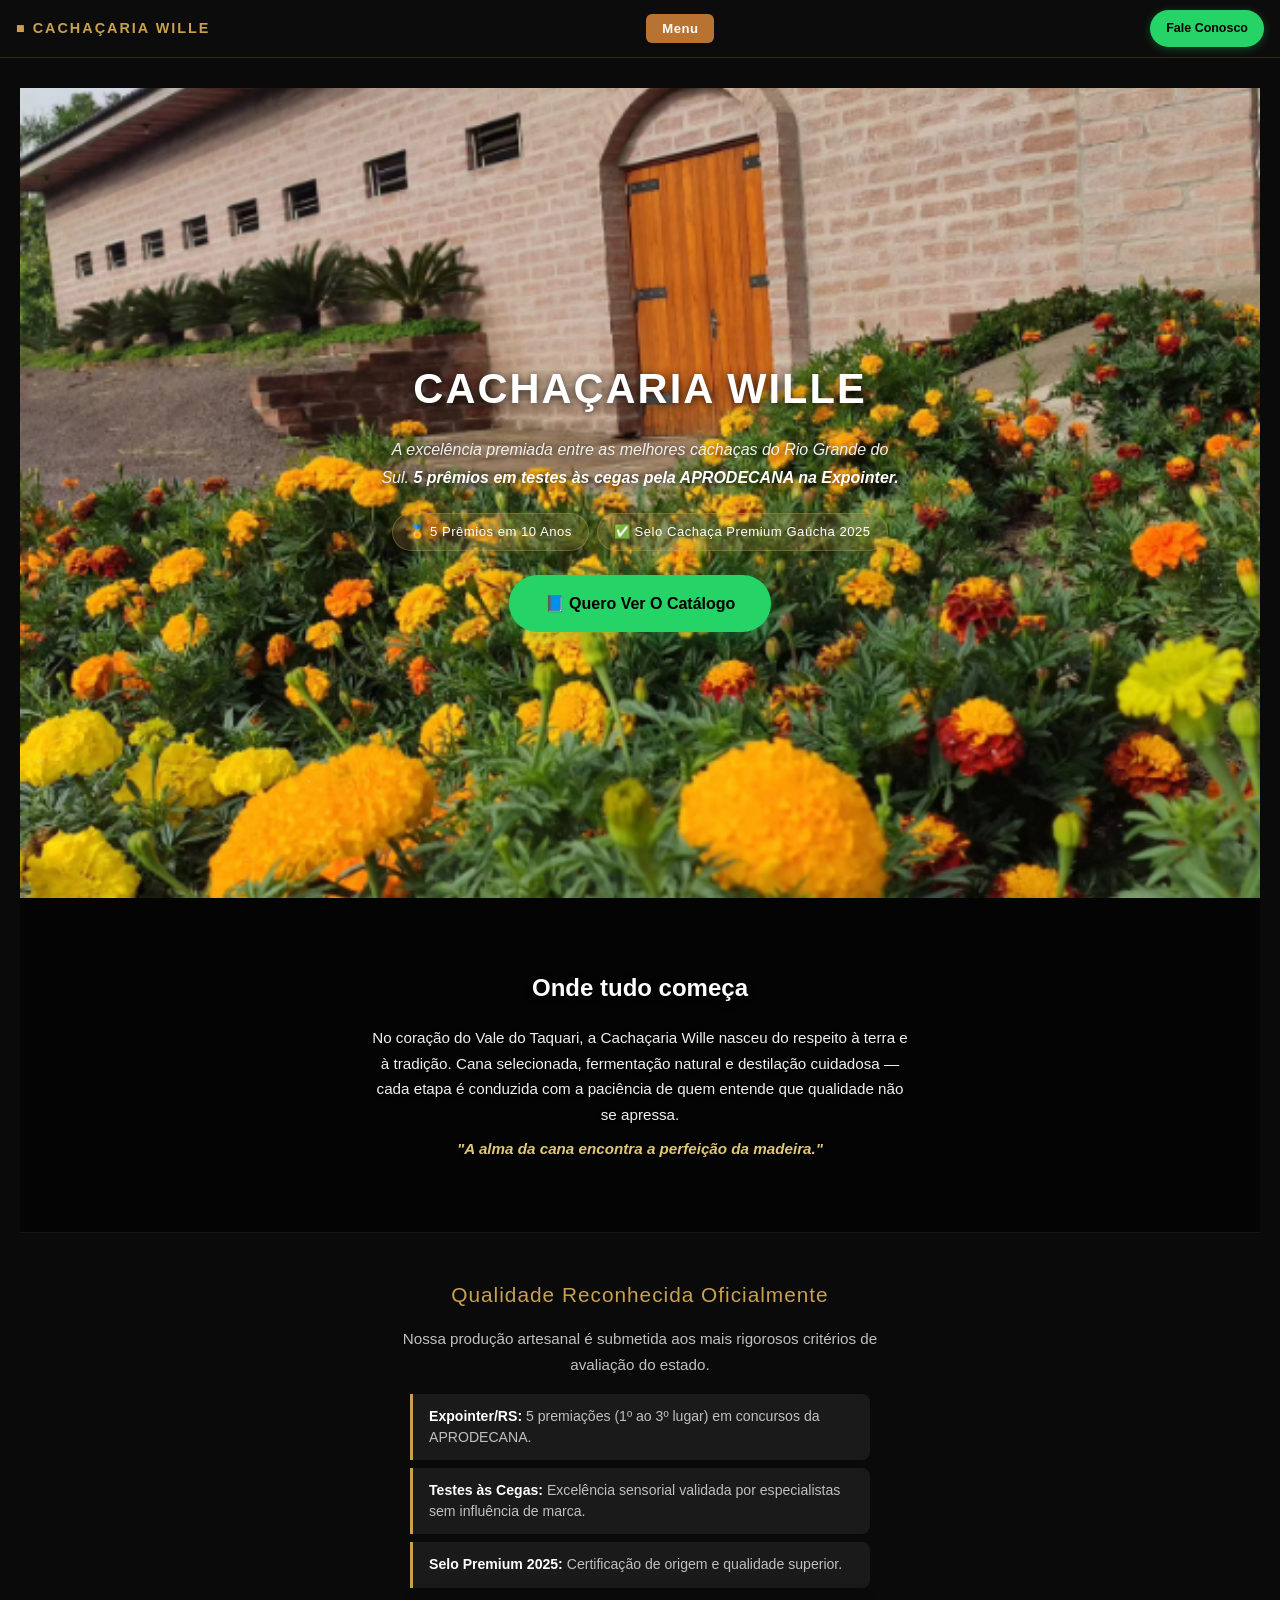
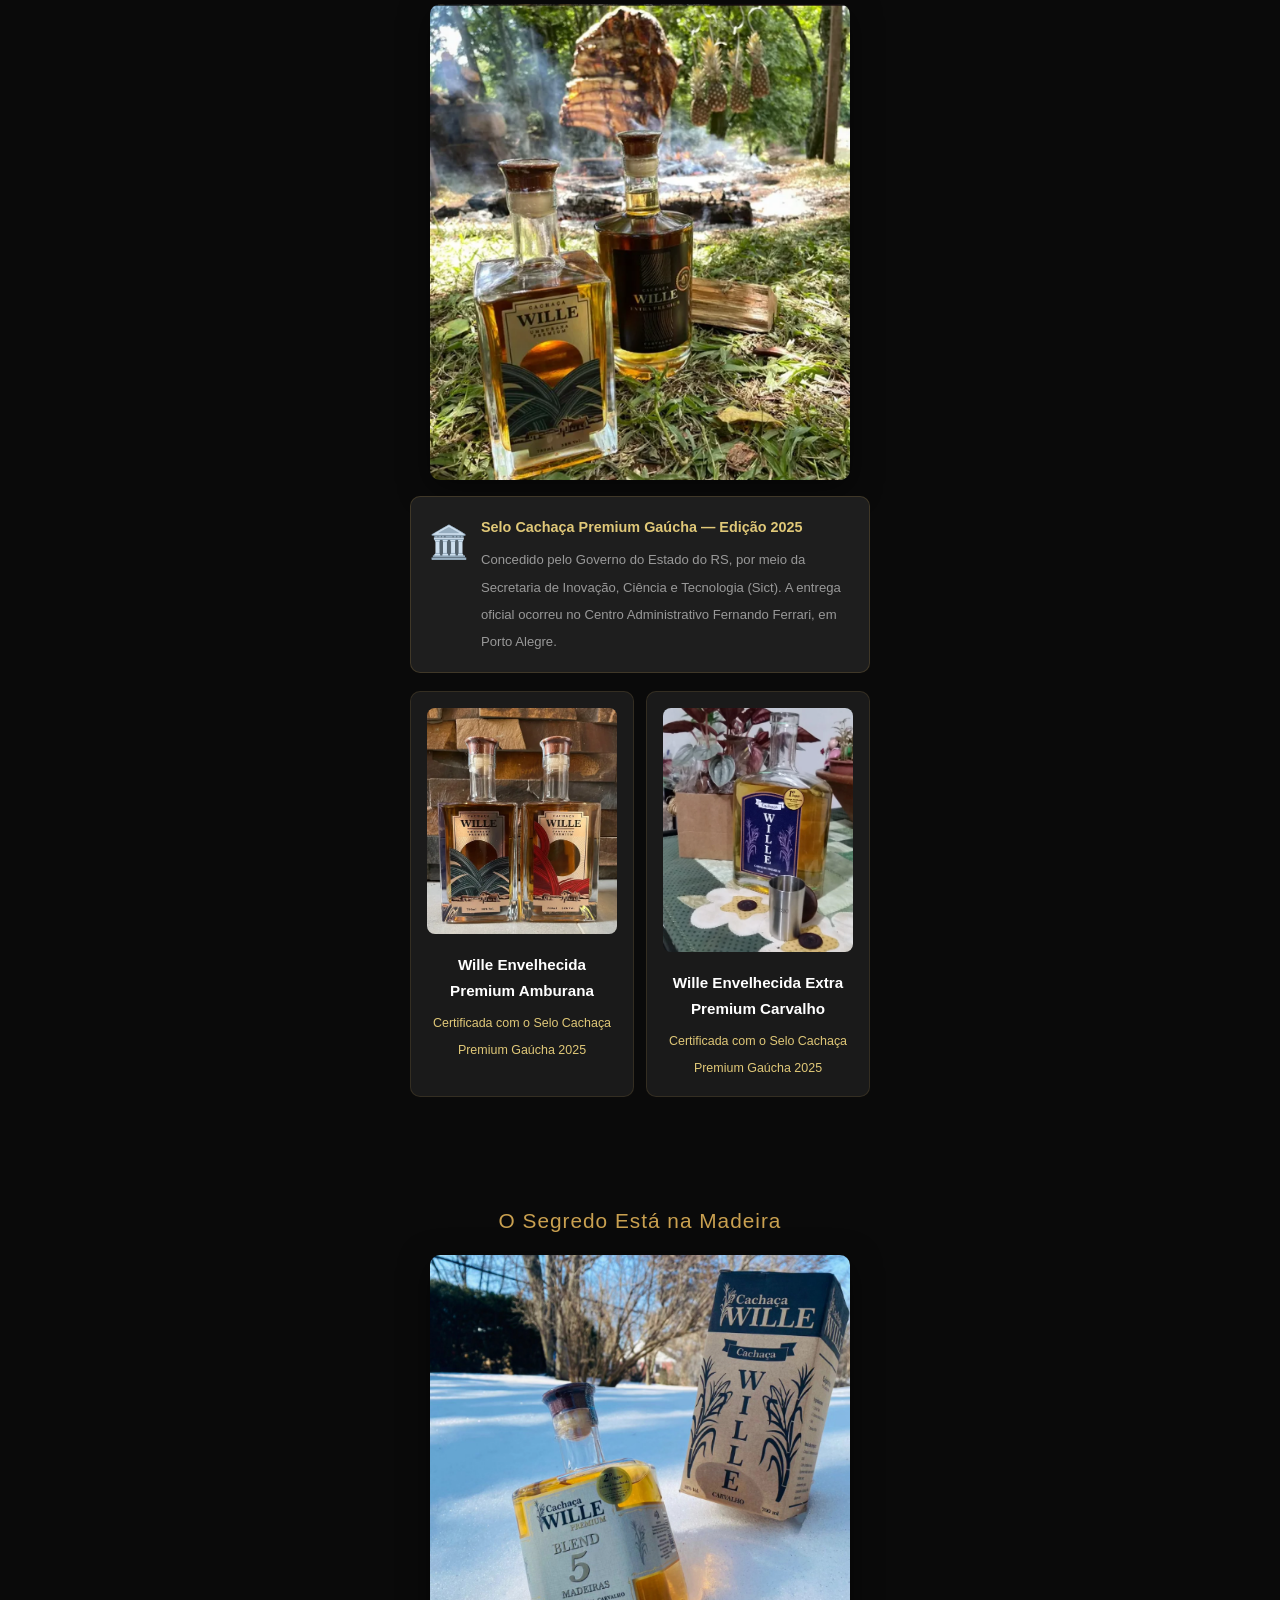
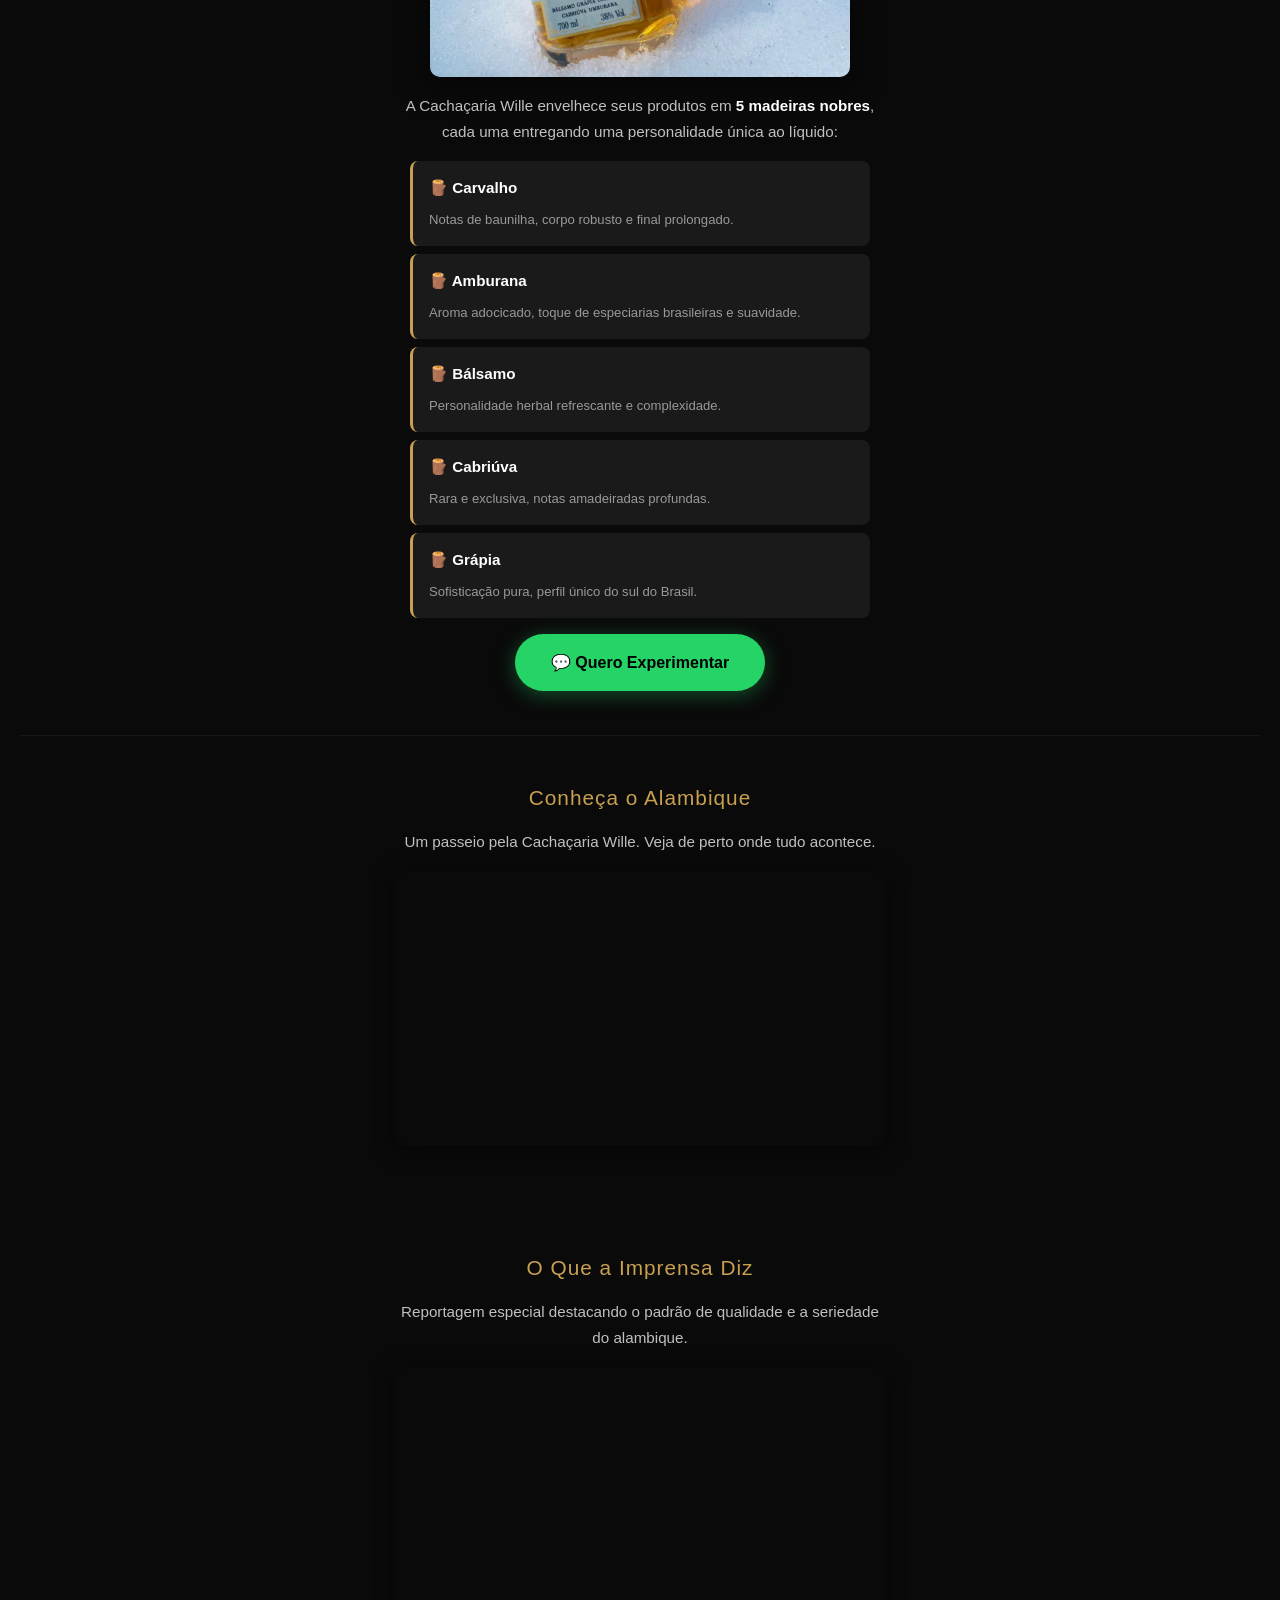
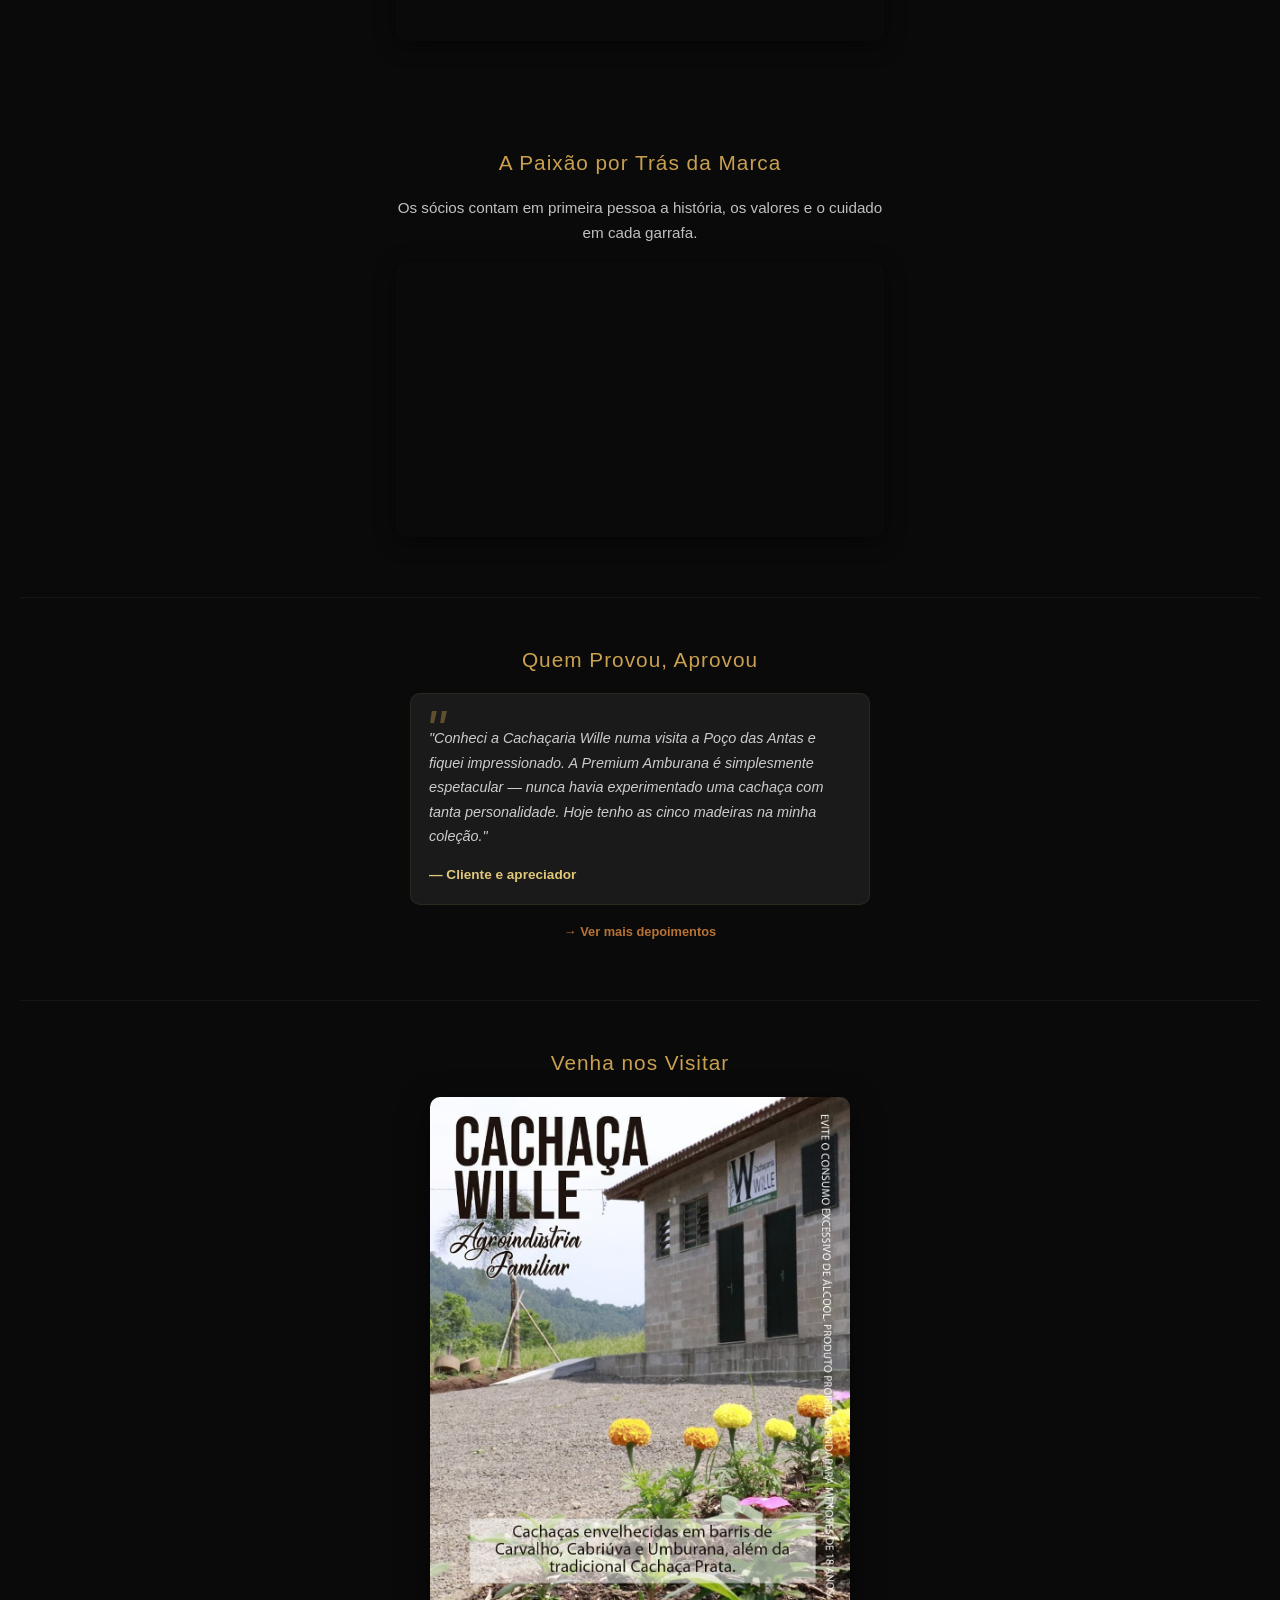
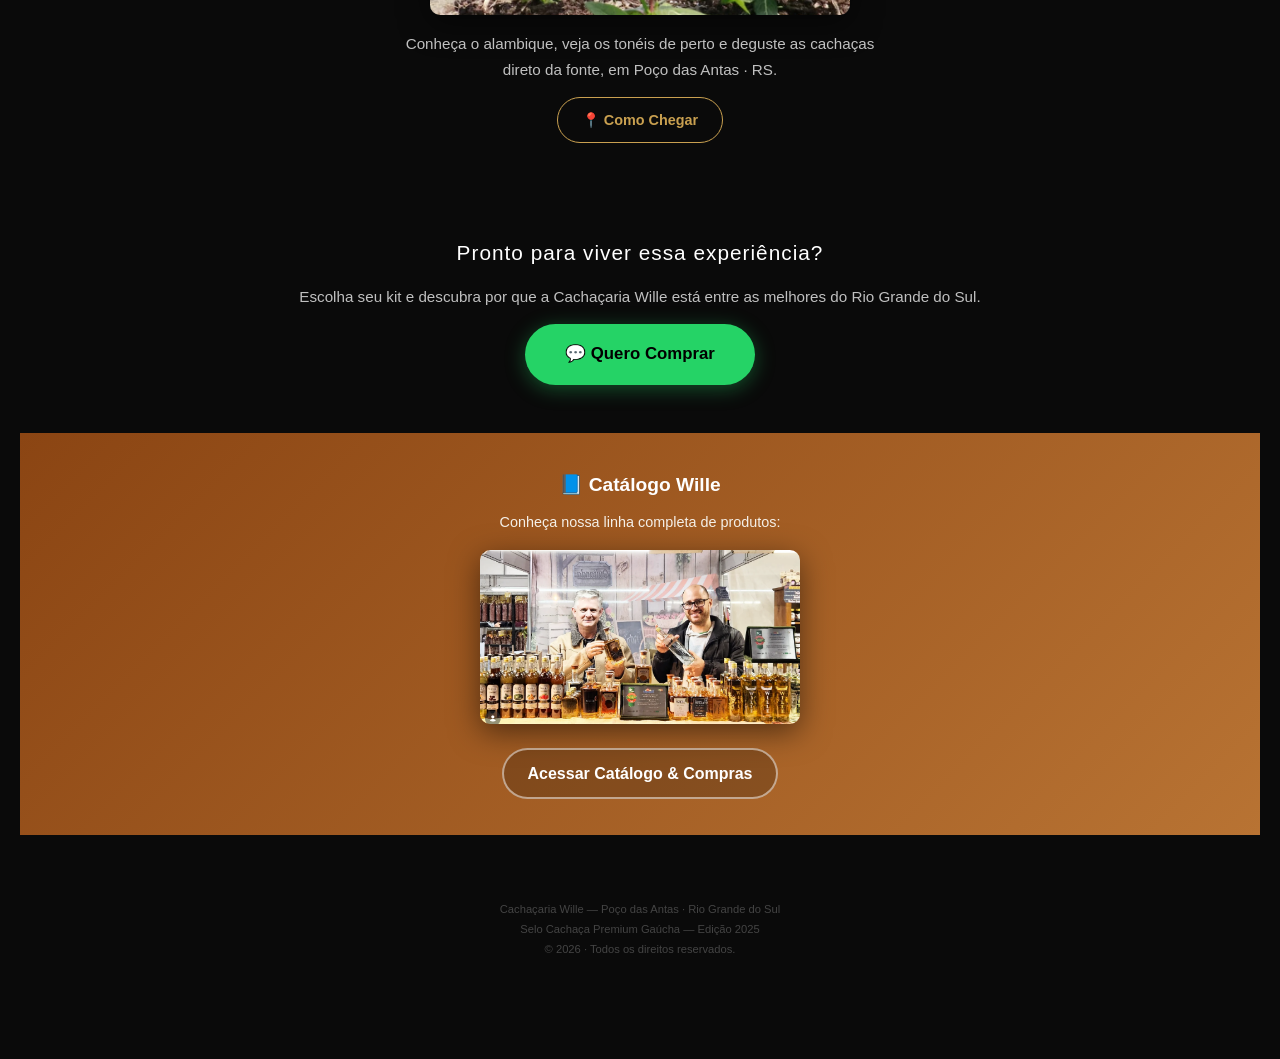
==== commit ea4e9f03: "Update index.html" ====
--- a/index.html
+++ b/index.html
@@ -158,186 +158,331 @@
     }
 </style>
 </head>
+<!DOCTYPE html>
+<html lang="pt-br">
+<head>
+    <meta charset="UTF-8">
+    <meta name="viewport" content="width=device-width, initial-scale=1.0"> 
+    <meta name="protecao-copia" content="ativado">
+    
+    <title>Cachaçaria Wille — Alambique Premium | Poço das Antas · RS</title>
+    <link rel="stylesheet" href="assets/css/style.css">
+
+    <meta name="description" content="Cachaças artesanais premiadas e licores especiais de Poço das Antas, RS. Envelhecidas em 5 madeiras nobres: Amburana, Carvalho, Bálsamo, Cabriúva e Grápia.">
+    <meta name="keywords" content="cachaça artesanal, cachaça premium, licores artesanais, destilados especiais, cachaça envelhecida, alambique RS">
+    <meta name="author" content="edusidegum W">
+
+    <meta property="og:title" content="Cachaçaria Wille | Alambique Premium">
+    <meta property="og:description" content="A excelência da cachaça artesanal gaúcha. Conheça nossos blends envelhecidos e licores.">
+    <meta property="og:url" content="https://edusidegum.github.io/wille/">
+    <meta property="og:type" content="website">
+    <meta property="og:image" content="https://edusidegum.github.io/wille/img/Wille_capa.png">
+    <meta property="og:image:width" content="1200">
+    <meta property="og:image:height" content="630">
+</head> 
+
+
+  <!-- ═══════════ PROTEÇÃO CONTRA CÓPIA ═══════════ -->
+
+    <style>
+        * { box-sizing: border-box; margin: 0; padding: 0; }
+        body {
+            background: #0a0a0a;
+            color: #d6d6d6;
+            font-family: 'Segoe UI', 'Open Sans', sans-serif;
+            padding: 40px 20px;
+        }
+        h1 {
+            text-align: center;
+            color: #78BE20;
+            font-size: 1.5rem;
+            margin-bottom: 10px;
+            letter-spacing: 1px;
+            text-transform: uppercase;
+        }
+        .page-description {
+            text-align: center;
+            color: #888;
+            max-width: 600px;
+            margin: 0 auto 30px auto;
+            font-size: 0.85rem;
+            line-height: 1.5;
+        }
+        .table-wrapper {
+            overflow-x: auto;
+            max-width: 1100px;
+            margin: 0 auto;
+            border: 1px solid rgba(120, 190, 32, 0.2);
+            border-radius: 12px;
+        }
+        table {
+            width: 100%;
+            border-collapse: collapse;
+            min-width: 700px;
+        }
+        thead { background: #1a1a1a; }
+        th {
+            padding: 14px 16px;
+            text-align: left;
+            font-size: 0.75rem;
+            text-transform: uppercase;
+            letter-spacing: 1px;
+            color: #78BE20;
+            border-bottom: 2px solid rgba(120, 190, 32, 0.3);
+        }
+        td {
+            padding: 13px 16px;
+            border-bottom: 1px solid rgba(255, 255, 255, 0.05);
+            font-size: 0.85rem;
+        }
+        tbody tr { transition: background 0.2s; }
+        tbody tr:hover { background: rgba(120, 190, 32, 0.05); }
+        tbody tr:nth-child(even) { background: rgba(255, 255, 255, 0.015); }
+        tbody tr:nth-child(even):hover { background: rgba(120, 190, 32, 0.06); }
+
+        a { color: #78BE20; text-decoration: none; font-weight: 600; }
+        a:hover { text-decoration: underline; color: #8ae029; }
+
+        .tag-status {
+            display: inline-block;
+            font-size: 0.7rem;
+            font-weight: 700;
+            padding: 3px 10px;
+            border-radius: 20px;
+            letter-spacing: 0.5px;
+        }
+        .tag-on { background: rgba(120, 190, 32, 0.2); color: #78BE20; }
+        .tag-off { background: rgba(255, 70, 70, 0.2); color: #ff6b6b; }
+        .tag-checking { background: rgba(255, 193, 7, 0.2); color: #ffc107; }
+
+        .info {
+            text-align: center;
+            margin-top: 30px;
+            font-size: 0.7rem;
+            color: #555;
+        }
+        .loading-row td {
+            text-align: center;
+            padding: 30px;
+            color: #666;
+        }
+    </style>    
 <body>
 
-<header class="topbar">
-    <div class="topbar-inner">
-        <a href="https://edusidegum.github.io/wille/" class="logo-top">
-            <img src="assets/img/logo-wille.svg" alt="Cachaçaria Wille — Alambique Premium" class="logo-img">
-        </a>
-        <nav class="menu-dropdown">
-            <button class="menu-toggle" aria-label="Abrir menu" aria-expanded="false">
-                <span class="menu-icon"></span>
-                <span class="menu-icon"></span>
-                <span class="menu-icon"></span>
-            </button>
-            <ul class="menu-list">
-                <li><a href="#hero">Início</a></li>
-                <li><a href="#madeiras">Madeiras</a></li>
-                <li><a href="#premios">Prêmios</a></li>
-                <li><a href="#segredo">O Segredo</a></li>
-                <li><a href="#videos">Vídeos</a></li>
-                <li><a href="#visitar">Visitar</a></li>
+    <!-- ═══════════ TOPBAR FIXA ═══════════ -->
+    <header class="topbar">
+        <div class="logo">■ CACHAÇARIA WILLE</div>
+
+                    <nav class="menu-dropdown">
+            <button class="menu-toggle" aria-label="Abrir menu">Menu</button>
+            <ul class="menu-lista">
+                <li><a href="em_obras.html">Catálogo</a></li>
+                <li><a href="em_obras.html">Galeria</a></li>
+                <li><a href="em_obras.html">História</a></li>
+                <li><a href="em_obras.html">Depoimentos</a></li>
+                <li><a href="index.html">Página Inicial</a></li>
             </ul>
         </nav>
-        <a href="https://wa.me/5551992931816?text=Ol%C3%A1!%20Vim%20pelo%20site%20da%20Cacha%C3%A7aria%20Wille." class="btn-wa-top" target="_blank" rel="noopener">
-            <img src="assets/img/icon-whatsapp.svg" alt="WhatsApp" class="wa-icon">
-            <span>WhatsApp</span>
-        </a>
-    </div>
-</header>
-
-<section id="hero" class="hero-section">
-    <div class="hero-overlay"></div>
-    <div class="hero-content">
-        <h1 class="hero-title">Cachaçaria Wille</h1>
-        <p class="hero-subtitle">Alambique Premium · Poço das Antas · RS</p>
-        <p class="hero-text">Cachaças artesanais premiadas, envelhecidas em 5 madeiras nobres. Selo Cachaça Premium Gaúcha 2025.</p>
-        <a href="https://wa.me/5551992931816?text=Ol%C3%A1!%20Quero%20saber%20mais%20sobre%20as%20cacha%C3%A7as%20da%20Cacha%C3%A7aria%20Wille." class="btn-hero" target="_blank" rel="noopener">Fale Conosco</a>
-    </div>
-</section>
-
-<section id="madeiras" class="section-madeiras">
-    <div class="container">
-        <h2 class="section-title">Nossas Madeiras Nobres</h2>
-        <p class="section-description">O envelhecimento em diferentes madeiras revela aromas e sabores únicos em cada cachaça.</p>
+
+        </nav>
+
+
+        <a href="https://wa.me/5551992931816?text=Ol%C3%A1!%20Quero%20conhecer%20os%20produtos%20da%20Cacha%C3%A7aria%20Wille." class="btn-wa-top" target="_blank">
+            Fale Conosco
+        </a>
+    </header>
+
+    <!-- ═══════════ HERO ═══════════ -->
+    <section class="hero" style="background-image: url('img/Wille_Deposito.png');">
+        <div class="hero-overlay"></div>
+    
+        <div class="hero-content">
+            <h1 class="titulo-principal">Cachaçaria Wille</h1>
+            <p class="subtitulo">
+                A excelência premiada entre as melhores cachaças do Rio Grande do Sul.
+                <strong>5 prêmios em testes às cegas pela APRODECANA na Expointer.</strong>
+            </p>
+            <div class="hero-selos">
+
+        
+                <span>🏅 5 Prêmios em 10 Anos</span>
+                <span>✅ Selo Cachaça Premium Gaúcha 2025</span>
+            </div>
+            <a href="em_obras.html" class="btn-cta">
+                📘 Quero Ver O Catálogo
+            </a>
+        </div>
+    </section>
+
+    <!-- ═══════════ ONDE TUDO COMEÇA ═══════════ -->
+    <section class="section-comeca">
+        <div class="section-comeca-overlay"></div>
+        <div class="section-comeca-content">
+            <h2>Onde tudo começa</h2>
+            <p>No coração do Vale do Taquari, a Cachaçaria Wille nasceu do respeito à terra e à tradição. Cana selecionada, fermentação natural e destilação cuidadosa — cada etapa é conduzida com a paciência de quem entende que qualidade não se apressa.</p>
+            <p class="frase-ouro">"A alma da cana encontra a perfeição da madeira."</p>
+        </div>
+    </section>
+
+    <hr class="divisor">
+
+    <!-- ═══════════ QUALIDADE COMPROVADA ═══════════ -->
+  
+    <section class="section" id="premios">
+        <h2>Qualidade Reconhecida Oficialmente</h2>
+
+        <p class="p-grande">Nossa produção artesanal é submetida aos mais rigorosos critérios de avaliação do estado.</p>
+
+        <ul class="lista-premios">
+            <li><strong>Expointer/RS:</strong> 5 premiações (1º ao 3º lugar) em concursos da APRODECANA.</li>
+            <li><strong>Testes às Cegas:</strong> Excelência sensorial validada por especialistas sem influência de marca.</li>
+            <li><strong>Selo Premium 2025:</strong> Certificação de origem e qualidade superior.</li>
+        </ul>
+
+        <img src="img/wille_premiadas.png" alt="Premiações Cachaçaria Wille — 5 prêmios em 10 anos" class="img-destaque" loading="lazy">
+
+        <div class="card-selo">
+            <div class="card-selo-icon">🏛️</div>
+            <div class="card-selo-texto">
+                <strong>Selo Cachaça Premium Gaúcha — Edição 2025</strong>
+                <span>Concedido pelo Governo do Estado do RS, por meio da Secretaria de Inovação, Ciência e Tecnologia (Sict). A entrega oficial ocorreu no Centro Administrativo Fernando Ferrari, em Porto Alegre.</span>
+            </div>
+        </div>
+
+        <div class="produtos-premiados">
+            <div class="produto-card">
+                <img src="img/wille_premium_umburana_carvalho.png" alt="Wille Premium Amburana — Selo Cachaça Premium Gaúcha 2025" loading="lazy">
+                <strong>Wille Envelhecida Premium Amburana</strong>
+                <span>Certificada com o Selo Cachaça Premium Gaúcha 2025</span>
+            </div>
+            <div class="produto-card">
+                <img src="img/Wille_carvalho_extra_premium_premiada.png" alt="Wille Extra Premium Carvalho — Selo Cachaça Premium Gaúcha 2025" loading="lazy">
+                <strong>Wille Envelhecida Extra Premium Carvalho</strong>
+                <span>Certificada com o Selo Cachaça Premium Gaúcha 2025</span>
+            </div>
+        </div>
+    </section>
+
+    <!-- ═══════════ O SEGREDO ESTÁ NA MADEIRA ═══════════ -->
+    <section class="section">
+        <h2>O Segredo Está na Madeira</h2>
+        <img src="img/wille_blend5madeiras.png" alt="Blend 5 Madeiras Cachaçaria Wille" class="img-destaque" loading="lazy">
+        <p class="p-grande">A Cachaçaria Wille envelhece seus produtos em <strong>5 madeiras nobres</strong>, cada uma entregando uma personalidade única ao líquido:</p>
+
         <div class="grid-madeiras">
             <div class="card-madeira">
-                <div class="card-madeira-icon">🌳</div>
-                <h3>Amburana</h3>
-                <p>Notas adocicadas e amadeiradas, com toque de baunilha e cumaru.</p>
+                <strong>🪵 Carvalho</strong>
+                <span>Notas de baunilha, corpo robusto e final prolongado.</span>
             </div>
             <div class="card-madeira">
-                <div class="card-madeira-icon">🪵</div>
-                <h3>Carvalho</h3>
-                <p>Estrutura robusta, aromas de tosta e especiarias.</p>
+                <strong>🪵 Amburana</strong>
+                <span>Aroma adocicado, toque de especiarias brasileiras e suavidade.</span>
             </div>
             <div class="card-madeira">
-                <div class="card-madeira-icon">🌲</div>
-                <h3>Bálsamo</h3>
-                <p>Suavidade e perfume característico, equilíbrio refinado.</p>
+                <strong>🪵 Bálsamo</strong>
+                <span>Personalidade herbal refrescante e complexidade.</span>
             </div>
             <div class="card-madeira">
-                <div class="card-madeira-icon">🌿</div>
-                <h3>Cabriúva</h3>
-                <p>Aromas medicinais e balsâmicos, final marcante.</p>
+                <strong>🪵 Cabriúva</strong>
+                <span>Rara e exclusiva, notas amadeiradas profundas.</span>
             </div>
             <div class="card-madeira">
-                <div class="card-madeira-icon">🍂</div>
-                <h3>Grápia</h3>
-                <p>Cor dourada intensa, sabor encorpado e persistente.</p>
-            </div>
-        </div>
-    </div>
-</section>
-
-<section id="premios" class="section-premios">
-    <div class="container">
-        <h2 class="section-title">Prêmios & Reconhecimentos</h2>
-        <p class="section-description">A qualidade da Cachaçaria Wille reconhecida em competições e selos oficiais.</p>
-        <ul class="lista-premios">
-            <li class="item-premio">
-                <span class="premio-ano">2025</span>
-                <span class="premio-titulo">Selo Cachaça Premium Gaúcha — Edição 2025</span>
-            </li>
-            <li class="item-premio">
-                <span class="premio-ano">Expointer</span>
-                <span class="premio-titulo">5 premiações APRODECANA na Expointer/RS</span>
-            </li>
-        </ul>
-        <div class="produtos-premiados">
-            <div class="produto-premiado">
-                <img src="img/produto-amburana.png" alt="Cachaça Wille Amburana — Produto Premiado" loading="lazy">
-                <h3>Amburana</h3>
-                <span class="tag-premio">Premiada</span>
-            </div>
-            <div class="produto-premiado">
-                <img src="img/produto-carvalho.png" alt="Cachaça Wille Carvalho — Produto Premiado" loading="lazy">
-                <h3>Carvalho</h3>
-                <span class="tag-premio">Premiada</span>
-            </div>
-            <div class="produto-premiado">
-                <img src="img/produto-balsamo.png" alt="Cachaça Wille Bálsamo — Produto Premiado" loading="lazy">
-                <h3>Bálsamo</h3>
-                <span class="tag-premio">Premiada</span>
-            </div>
-        </div>
-    </div>
-</section>
-
-<section id="segredo" class="section-segredo">
-    <div class="container">
-        <h2 class="section-title">O Segredo Está na Madeira</h2>
-        <p class="section-description">Cada barril guarda uma história. O tempo e a madeira transformam a cachaça em ouro líquido.</p>
-        <div class="grid-madeiras">
-            <div class="card-madeira card-segredo">
-                <h3>Tempo de Maturação</h3>
-                <p>O repouso em madeiras nobres desenvolve complexidade e suavidade únicas.</p>
-            </div>
-            <div class="card-madeira card-segredo">
-                <h3>Alambique de Cobre</h3>
-                <p>Destilação artesanal em alambique de cobre preserva a pureza da cachaça.</p>
-            </div>
-            <div class="card-madeira card-segredo">
-                <h3>Tradição Gaúcha</h3>
-                <p>Saber passado de geração em geração, raízes em Poço das Antas/RS.</p>
-            </div>
-        </div>
-    </div>
-</section>
-
-<section id="videos" class="section-videos">
-    <div class="container">
-        <h2 class="section-title">Vídeos</h2>
-        <p class="section-description">Conheça nosso alambique e o processo artesanal por trás de cada garrafa.</p>
-        <div class="grid-videos">
-            <div class="video-item">
-                <iframe src="https://www.youtube.com/embed/VIDEO_ID_1" title="Cachaçaria Wille — Alambique" frameborder="0" allow="accelerometer; autoplay; clipboard-write; encrypted-media; gyroscope; picture-in-picture" allowfullscreen loading="lazy"></iframe>
-            </div>
-            <div class="video-item">
-                <iframe src="https://www.youtube.com/embed/VIDEO_ID_2" title="Cachaçaria Wille — Processo Artesanal" frameborder="0" allow="accelerometer; autoplay; clipboard-write; encrypted-media; gyroscope; picture-in-picture" allowfullscreen loading="lazy"></iframe>
-            </div>
-        </div>
-    </div>
-</section>
-
-<section id="visitar" class="section-visitar">
-    <div class="container">
-        <h2 class="section-title">Venha nos Visitar</h2>
-        <p class="section-description">Estamos em Poço das Antas, no coração do Rio Grande do Sul.</p>
-        <div class="visitar-content">
-            <div class="visitar-info">
-                <p class="visitar-endereco">Poço das Antas · RS · Brasil</p>
-                <p class="visitar-text">Agende sua visita e conheça de perto o nosso alambique premium.</p>
-                <a href="https://wa.me/5551992931816?text=Ol%C3%A1!%20Quero%20agendar%20uma%20visita%20%C3%A0%20Cacha%C3%A7aria%20Wille." class="btn-visitar" target="_blank" rel="noopener">Agendar Visita</a>
-            </div>
-        </div>
-    </div>
-</section>
-
-<footer class="footer-catalogo">
-    <div class="container">
-        <div class="footer-content">
-            <div class="footer-logo">
-                <img src="assets/img/logo-wille.svg" alt="Cachaçaria Wille — Alambique Premium" class="logo-img">
-            </div>
-            <div class="footer-info">
-                <p class="footer-nome">Cachaçaria Wille</p>
-                <p class="footer-local">Poço das Antas · RS · Brasil</p>
-                <p class="footer-selo">Selo Cachaça Premium Gaúcha 2025</p>
-            </div>
-            <div class="footer-contato">
-                <a href="https://wa.me/5551992931816?text=Ol%C3%A1!%20Vim%20pelo%20site%20da%20Cacha%C3%A7aria%20Wille." class="btn-wa-footer" target="_blank" rel="noopener">
-                    <img src="assets/img/icon-whatsapp.svg" alt="WhatsApp" class="wa-icon">
-                    <span>+55 51 99293-1816</span>
-                </a>
-            </div>
-        </div>
-        <div class="footer-copy">
-            <p>&copy; 2025 Cachaçaria Wille — Alambique Premium. Todos os direitos reservados.</p>
-        </div>
-    </div>
-</footer>
+                <strong>🪵 Grápia</strong>
+                <span>Sofisticação pura, perfil único do sul do Brasil.</span>
+            </div>
+        </div>
+
+        <a href="https://wa.me/5551992931816?text=Quero%20experimentar%20o%20Blend%205%20Madeiras%20da%20Cacha%C3%A7aria%20Wille." class="btn-cta" target="_blank">
+            💬 Quero Experimentar
+        </a>
+    </section>
+
+    <hr class="divisor">
+
+    <!-- ═══════════ VÍDEOS ═══════════ -->
+    <section class="section">
+        <h2>Conheça o Alambique</h2>
+        <p class="p-grande">Um passeio pela Cachaçaria Wille. Veja de perto onde tudo acontece.</p>
+        <div class="video-wrap">
+            <iframe src="https://www.youtube.com/embed/kWDQQf5ZIPc" allowfullscreen loading="lazy" title="Conhecendo a Cachaçaria Wille"></iframe>
+        </div>
+    </section>
+
+    <section class="section">
+        <h2>O Que a Imprensa Diz</h2>
+        <p class="p-grande">Reportagem especial destacando o padrão de qualidade e a seriedade do alambique.</p>
+        <div class="video-wrap">
+            <iframe src="https://www.youtube.com/embed/fBw2exYsqRE" allowfullscreen loading="lazy" title="Matéria sobre qualidade da Cachaçaria Wille"></iframe>
+        </div>
+    </section>
+
+    <section class="section">
+        <h2>A Paixão por Trás da Marca</h2>
+        <p class="p-grande">Os sócios contam em primeira pessoa a história, os valores e o cuidado em cada garrafa.</p>
+        <div class="video-wrap">
+            <iframe src="https://www.youtube.com/embed/BorTogSoyic" allowfullscreen loading="lazy" title="Depoimento dos sócios"></iframe>
+        </div>
+    </section>
+
+    <hr class="divisor">
+
+    <!-- ═══════════ DEPOIMENTO ═══════════ -->
+    <section class="section">
+        <h2>Quem Provou, Aprovou</h2>
+        <div class="depoimento">
+            <p>"Conheci a Cachaçaria Wille numa visita a Poço das Antas e fiquei impressionado. A Premium Amburana é simplesmente espetacular — nunca havia experimentado uma cachaça com tanta personalidade. Hoje tenho as cinco madeiras na minha coleção."</p>
+            <div class="autor">— Cliente e apreciador</div>
+        </div>
+                <p style="font-size:0.8rem; margin-top:8px;">
+            <a href="em_obras.html" style="color:#b87333; text-decoration:none; font-weight:600;">→ Ver mais depoimentos</a>
+        </p>
+
+    </section>
+
+    <hr class="divisor">
+
+    <!-- ═══════════ VISITE-NOS ═══════════ -->
+    <section class="section">
+        <h2>Venha nos Visitar</h2>
+        <img src="img/Wille_capa.png" alt="Fachada Cachaçaria Wille" class="img-destaque" loading="lazy">
+        <p class="p-grande">Conheça o alambique, veja os tonéis de perto e deguste as cachaças direto da fonte, em Poço das Antas · RS.</p>
+        <a href="https://maps.app.goo.gl/6hLHE38CHxskB2rA8" class="btn-outline" target="_blank">
+            📍 Como Chegar
+        </a>
+    </section>
+
+    <!-- ═══════════ CTA FINAL ═══════════ -->
+    <section class="section cta-final">
+        <h2>Pronto para viver essa experiência?</h2>
+        <p class="p-grande">Escolha seu kit e descubra por que a Cachaçaria Wille está entre as melhores do Rio Grande do Sul.</p>
+        <a href="https://wa.me/5551992931816?text=Quero%20comprar%20Willi." class="btn-cta btn-cta-grande" target="_blank">
+            💬 Quero Comprar
+        </a>
+    </section>
+
+    <!-- ═══════════ RODAPÉ CATÁLOGO ═══════════ -->
+    <footer class="footer-catalogo">
+        <h3>📘 Catálogo Wille</h3>
+        <p>Conheça nossa linha completa de produtos:</p>
+        <a href="em_obras.html" class="link-catalogo-img">
+                        <img src="img/Willi_feira.png" alt="Catálogo Wille" class="img-catalogo">
+        </a>
+        <br>
+        <a href="em_obras.html" class="link-catalogo">
+            Acessar Catálogo &amp; Compras
+        </a>
+    </footer>
+
+    <!-- ═══════════ RODAPÉ ═══════════ -->
+    <footer class="footer-wa">
+        <p class="copyright">
+            Cachaçaria Wille — Poço das Antas · Rio Grande do Sul<br>
+            Selo Cachaça Premium Gaúcha — Edição 2025<br>
+            © 2026 · Todos os direitos reservados.
+        </p>
+    </footer>
+<!-- ═══════════ SCRIPTS EXTERNOS ═══════════ -->
+
 
 <script src="https://edusidegum.github.io/menu/scripts/bloco-includes.js" defer></script>
 <script src="https://edusidegum.github.io/menu/scripts/bloco-protecao.js" defer></script>
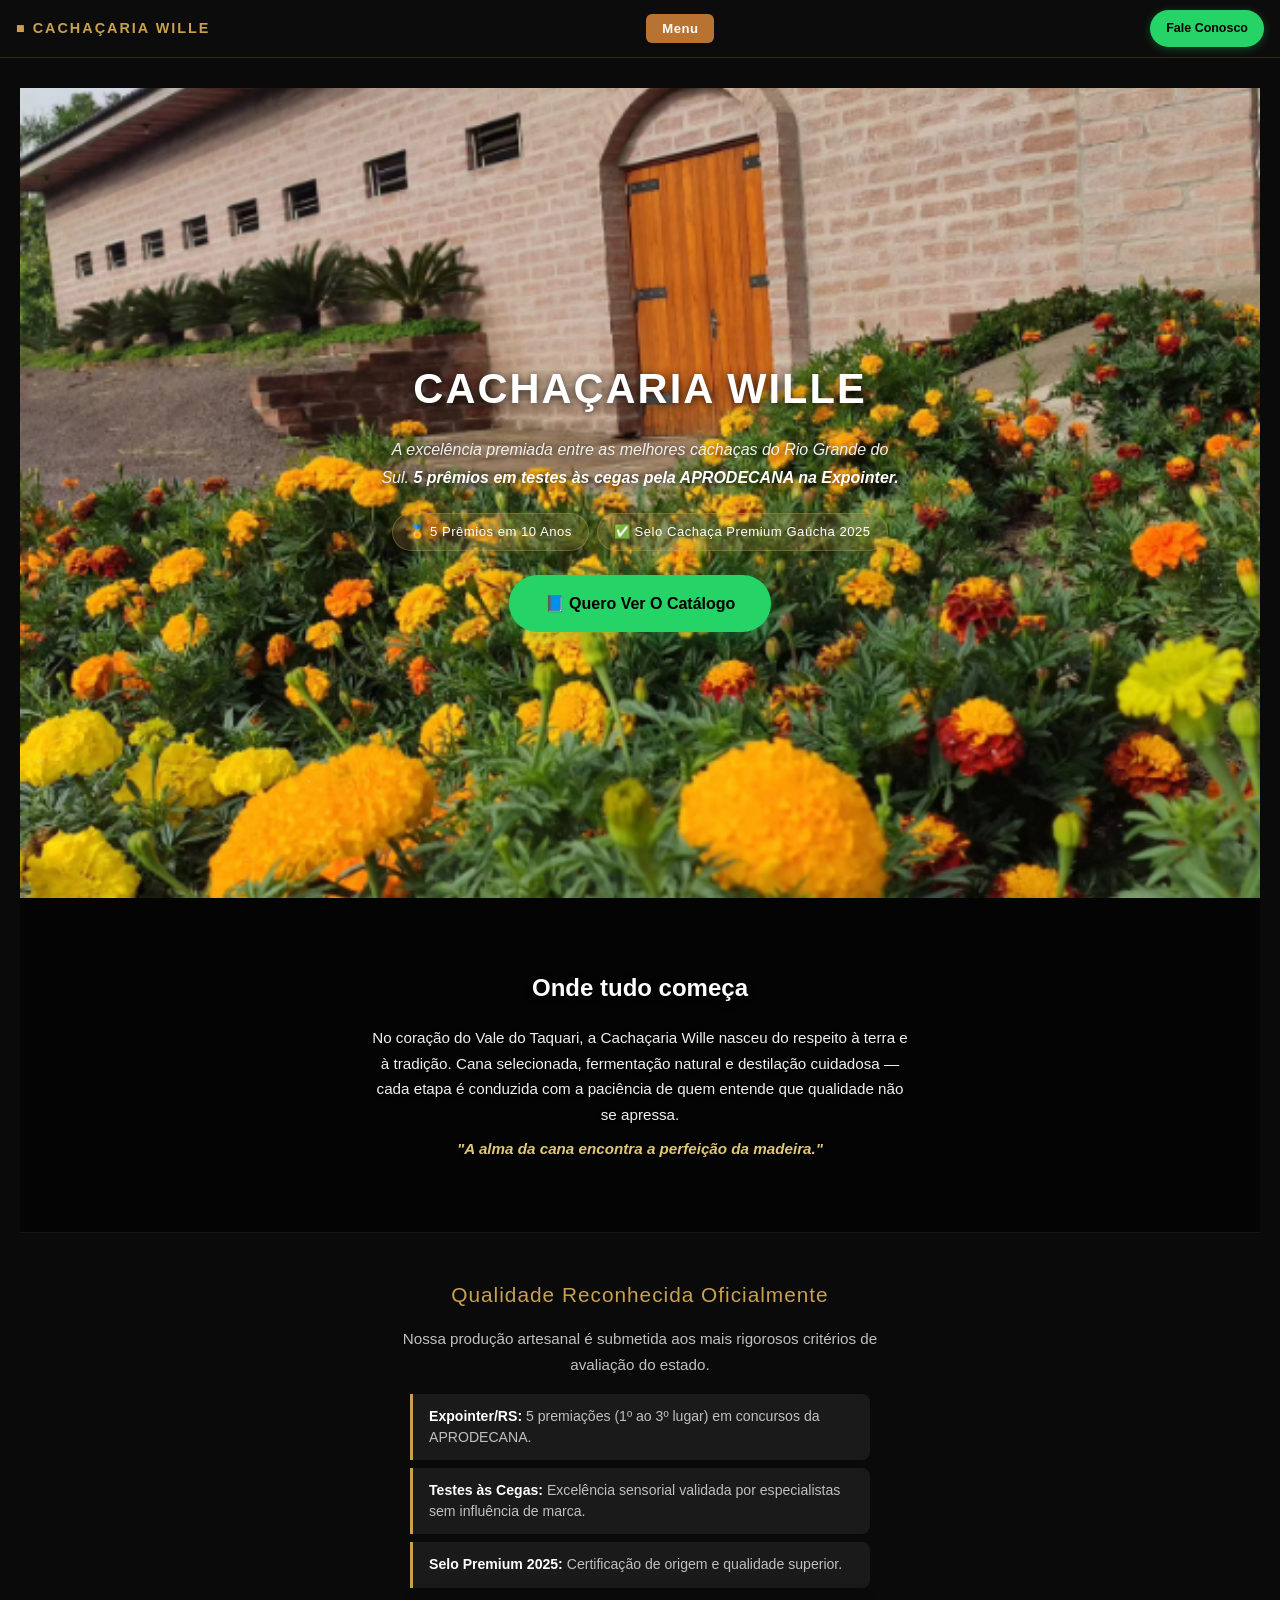
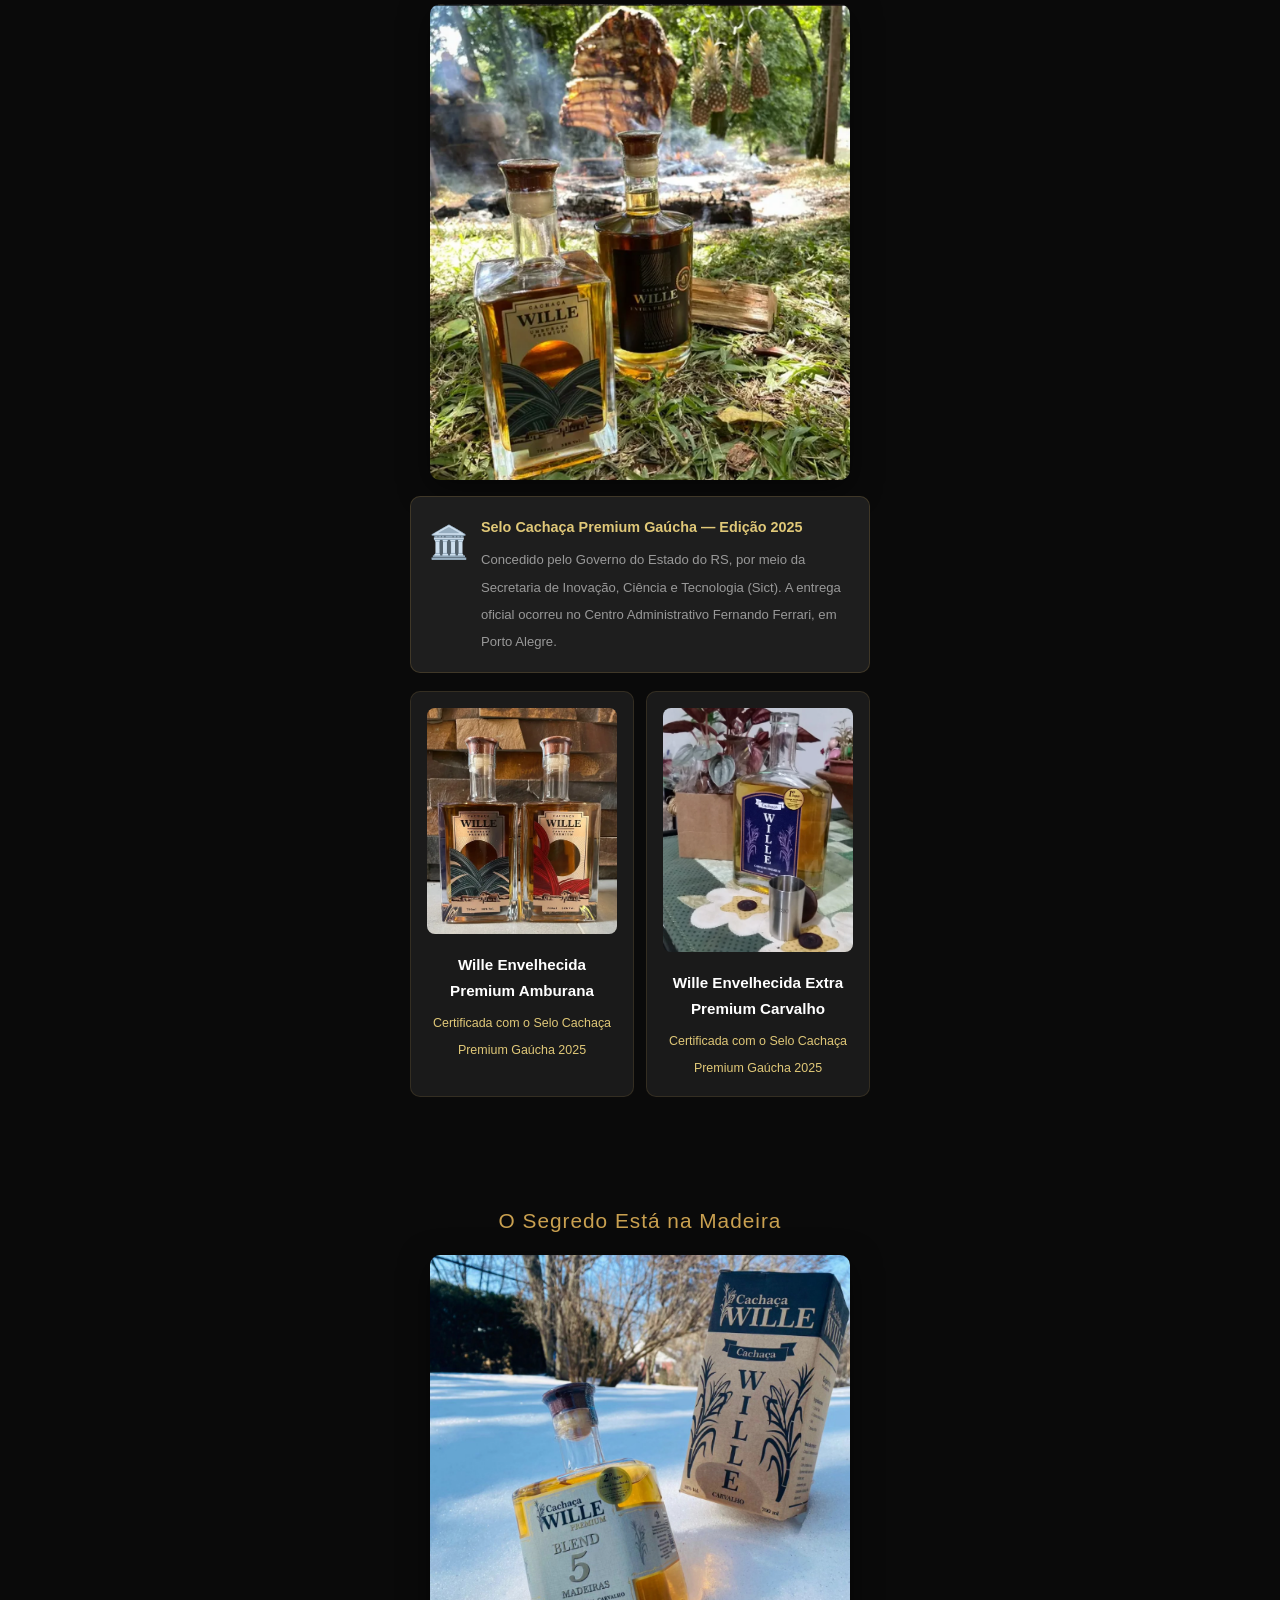
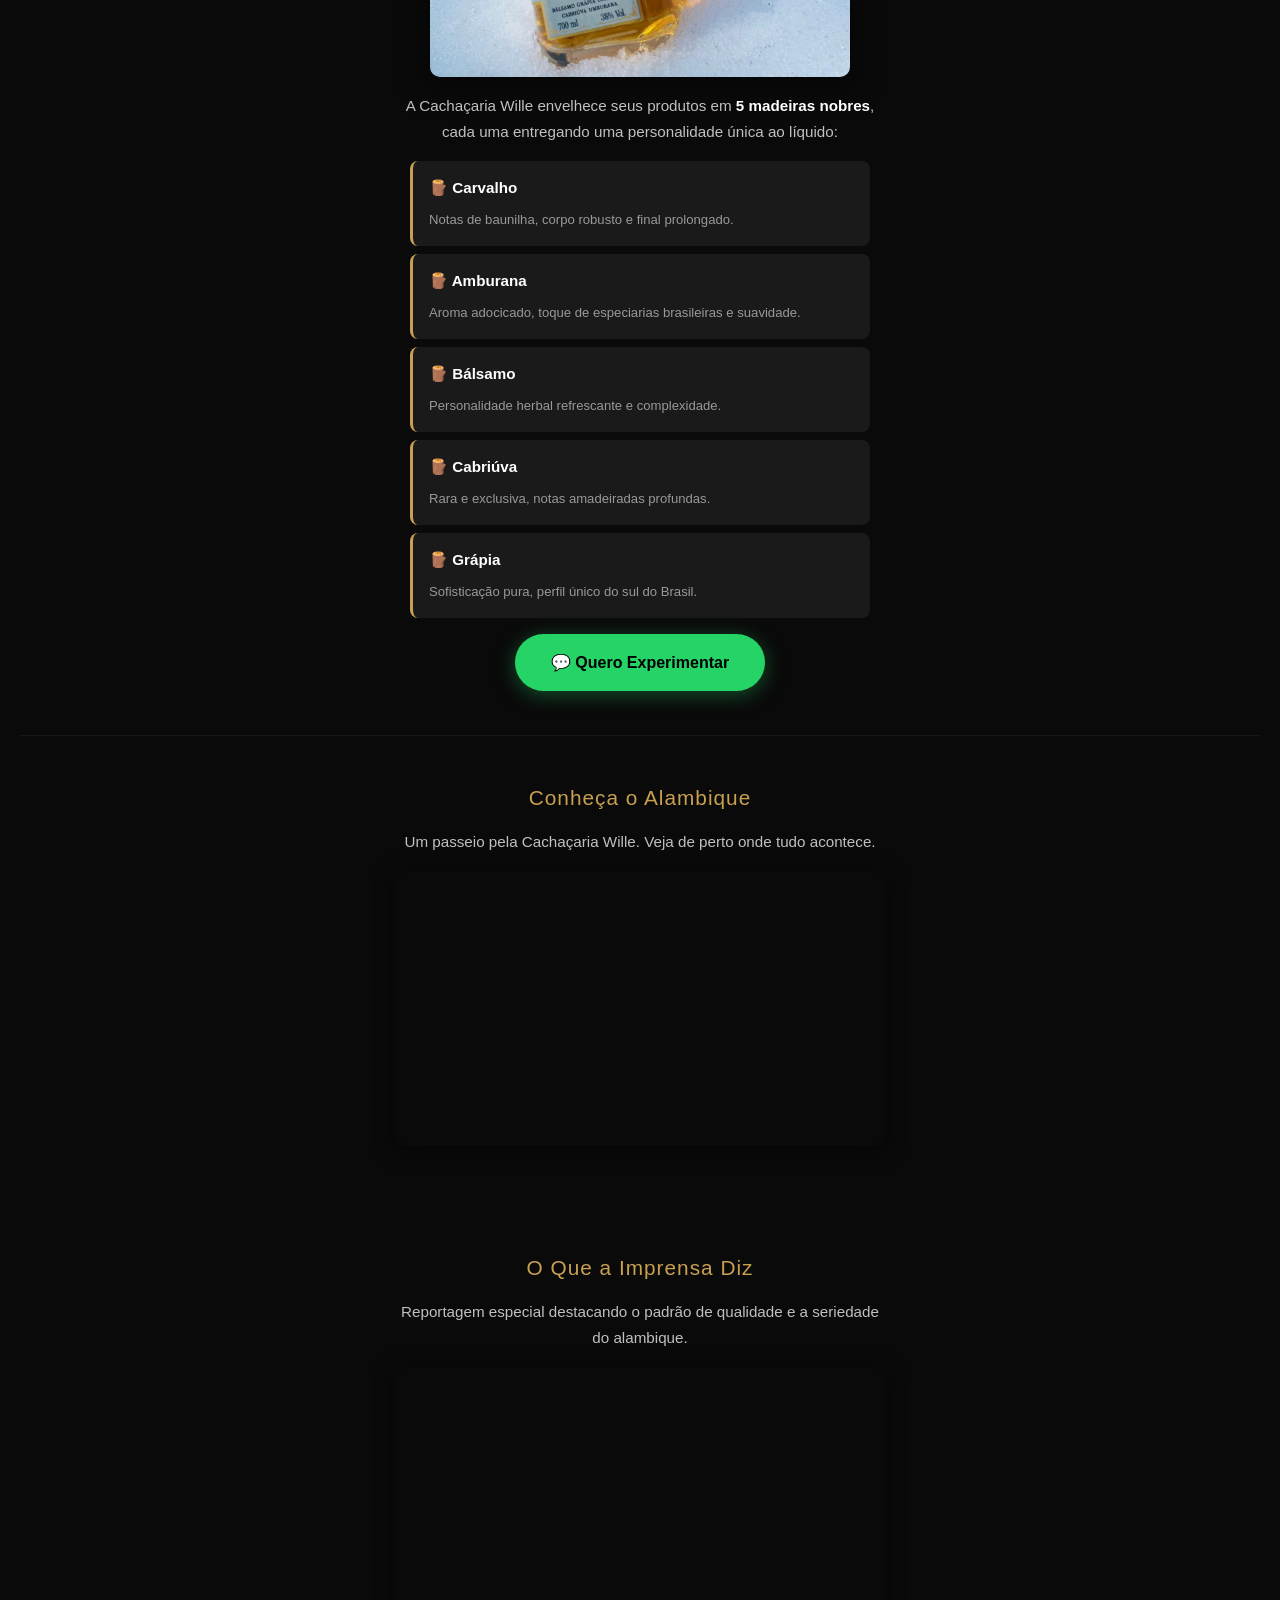
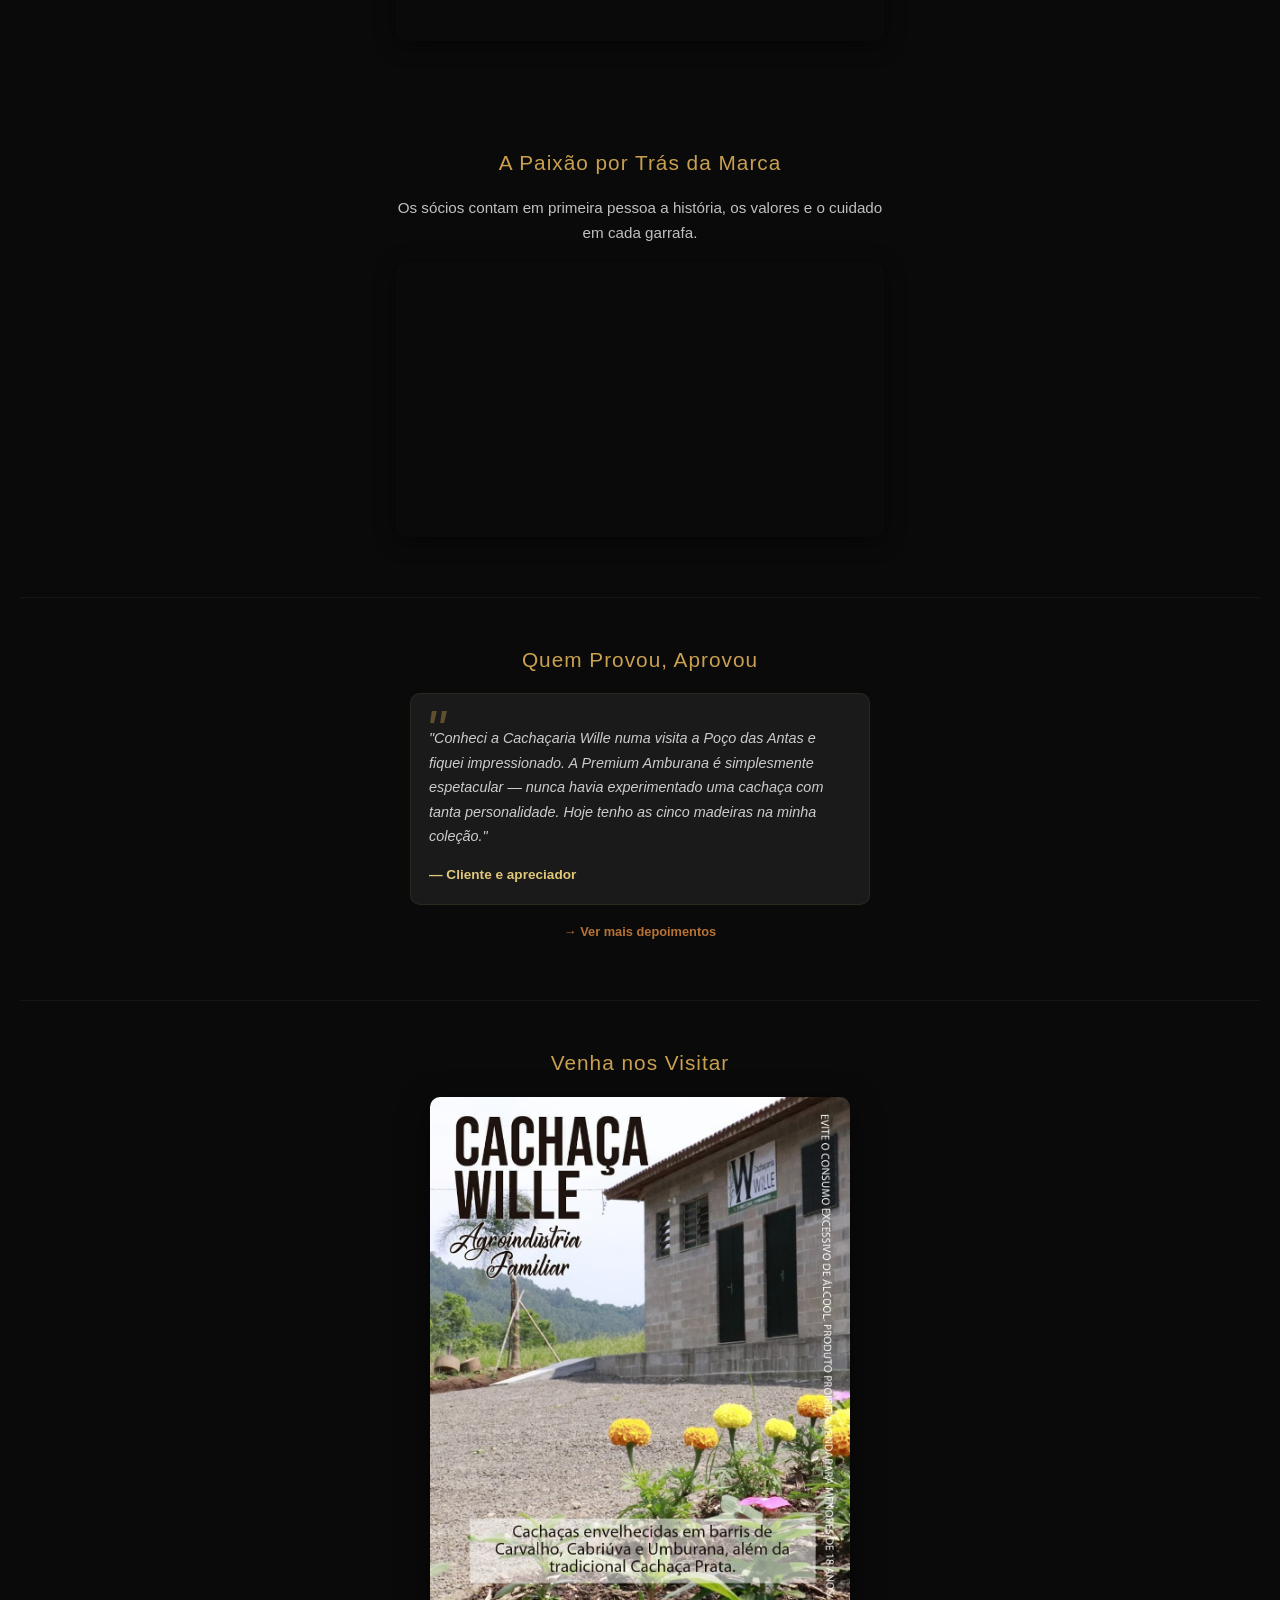
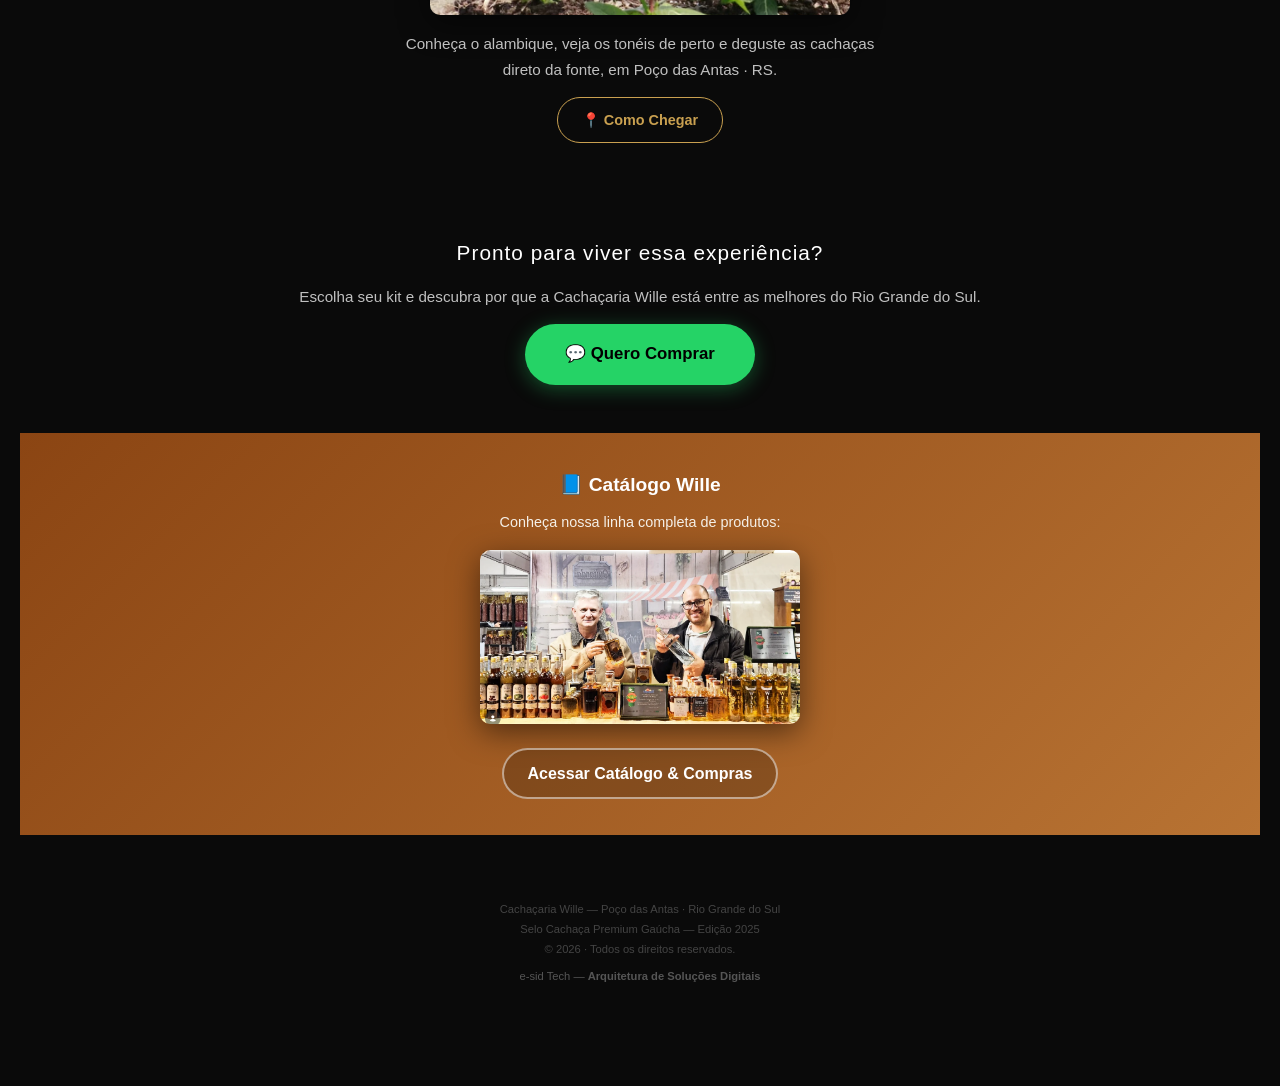
==== commit 99922765: "Create index.html" ====
--- a/index.html
+++ b/index.html
@@ -3,14 +3,27 @@
 <head>
 <meta charset="UTF-8">
 <meta name="viewport" content="width=device-width, initial-scale=1.0">
+
 <title>Cachaçaria Wille — Alambique Premium | Poço das Antas · RS</title>
-<meta name="description" content="Cachaças artesanais premiadas e licores especiais de Poço das Antas, RS. Envelhecidas em 5 madeiras nobres: Amburana, Carvalho, Bálsamo, Cabriúva e Grápia. Selo Cachaça Premium Gaúcha 2025.">
+
+<!-- E-E-A-T: Autoria e autoridade -->
+<meta name="author" content="<e/> e-sid Tech — Eduardo Sidegum">
+<link rel="author" href="https://edusidegum.github.io/edusidegum/">
+<meta name="protecao-copia" content="ativado">
+
+<!-- SEO: Indexação Total -->
+<meta name="description" content="Cachaças artesanais premiadas e licores especiais de Poço das Antas, RS. Envelhecidas em 5 madeiras nobres: Amburana, Carvalho, Bálsamo, Cabriúva e Grápia. Selo Cachaça Premium Gaúcha 2025. 5 prêmios em 10 anos — APRODECANA/Expointer.">
 <meta name="robots" content="index, follow, max-snippet:-1, max-image-preview:large, max-video-preview:-1">
 <meta name="googlebot" content="index, follow, max-snippet:-1, max-image-preview:large, max-video-preview:-1">
 <meta name="bingbot" content="index, follow, max-snippet:-1, max-image-preview:large, max-video-preview:-1">
+<meta name="keywords" content="cachaça artesanal, cachaça premium, cachaça envelhecida, licores artesanais, destilados especiais, alambique RS, Poço das Antas, Vale do Taquari, cachaça amburana, cachaça carvalho, cachaça prêmio, Expointer, APRODECANA">
+
+<!-- Canonical + Hreflang -->
 <link rel="canonical" href="https://edusidegum.github.io/wille/">
 <link rel="alternate" hreflang="pt-BR" href="https://edusidegum.github.io/wille/">
 <link rel="alternate" hreflang="x-default" href="https://edusidegum.github.io/wille/">
+
+<!-- Open Graph -->
 <meta property="og:type" content="website">
 <meta property="og:title" content="Cachaçaria Wille | Alambique Premium | Poço das Antas · RS">
 <meta property="og:description" content="Cachaças artesanais premiadas e licores especiais de Poço das Antas, RS. Envelhecidas em 5 madeiras nobres. Selo Cachaça Premium Gaúcha 2025.">
@@ -20,472 +33,510 @@
 <meta property="og:image:height" content="630">
 <meta property="og:locale" content="pt_BR">
 <meta property="og:site_name" content="Cachaçaria Wille">
+
+<!-- Twitter Card -->
 <meta name="twitter:card" content="summary_large_image">
 <meta name="twitter:title" content="Cachaçaria Wille | Alambique Premium | Poço das Antas · RS">
 <meta name="twitter:description" content="Cachaças artesanais premiadas e licores especiais de Poço das Antas, RS. Envelhecidas em 5 madeiras nobres. Selo Cachaça Premium Gaúcha 2025.">
 <meta name="twitter:image" content="https://edusidegum.github.io/wille/img/Wille_capa.png">
-<meta name="author" content="Cachaçaria Wille — Alambique Premium">
+
+<!-- Tema + Favicon -->
 <meta name="theme-color" content="#0a0a0a">
 <link rel="icon" href="assets/img/favicon.svg" type="image/svg+xml">
+
+<!-- Geo Tags -->
 <meta name="geo.region" content="BR-RS">
 <meta name="geo.placename" content="Poço das Antas, Rio Grande do Sul, Brasil">
 <meta name="geo.position" content="-29.4333;-51.4167">
 <meta name="ICBM" content="-29.4333, -51.4167">
 <meta name="DC.coverage" content="Brasil">
+
+<!-- Preloads -->
 <link rel="preload" href="assets/fonts/Inter-Variable.woff2" as="font" type="font/woff2" crossorigin>
 <link rel="preload" href="img/Wille_capa.png" as="image" fetchpriority="high">
+
+<!-- CSS -->
 <link rel="stylesheet" href="assets/css/style.css">
+
+<!-- ═══════════════════════════════════════════════════════
+     SCHEMA.ORG JSON-LD — @graph completo
+     LocalBusiness + FoodEstablishment
+     Product × 5 (madeiras)
+     VideoObject × 3
+     Review × 1
+     Person (autor/arquiteto)
+     ═══════════════════════════════════════════════════════ -->
 <script type="application/ld+json">
 {
-  "@context": "https://schema.org",
-  "@graph": [
-    {
-      "@type": ["LocalBusiness", "FoodEstablishment"],
-      "@id": "https://edusidegum.github.io/wille/#business",
-      "name": "Cachaçaria Wille",
-      "description": "Alambique premium de cachaças artesanais premiadas. Envelhecidas em 5 madeiras nobres: Amburana, Carvalho, Bálsamo, Cabriúva e Grápia.",
-      "telephone": "+5551992931816",
-      "url": "https://edusidegum.github.io/wille/",
-      "image": "https://edusidegum.github.io/wille/img/Wille_capa.png",
-      "address": {
-        "@type": "PostalAddress",
-        "addressLocality": "Poço das Antas",
-        "addressRegion": "RS",
-        "addressCountry": "BR"
-      },
-      "areaServed": {"@type": "Country", "name": "Brasil"},
-      "priceRange": "$$$",
-      "award": [
-        "Selo Cachaça Premium Gaúcha — Edição 2025",
-        "5 premiações APRODECANA na Expointer/RS"
-      ]
+"@context": "https://schema.org",
+"@graph": [
+  {
+    "@type": ["LocalBusiness", "FoodEstablishment"],
+    "@id": "https://edusidegum.github.io/wille/#business",
+    "name": "Cachaçaria Wille",
+    "description": "Alambique premium de cachaças artesanais premiadas. Envelhecidas em 5 madeiras nobres: Amburana, Carvalho, Bálsamo, Cabriúva e Grápia.",
+    "telephone": "+5551992931816",
+    "url": "https://edusidegum.github.io/wille/",
+    "image": "https://edusidegum.github.io/wille/img/Wille_capa.png",
+    "address": {
+      "@type": "PostalAddress",
+      "addressLocality": "Poço das Antas",
+      "addressRegion": "RS",
+      "addressCountry": "BR"
     },
-    {
-      "@type": "WebSite",
-      "@id": "https://edusidegum.github.io/wille/#website",
-      "url": "https://edusidegum.github.io/wille/",
-      "name": "Cachaçaria Wille",
-      "publisher": {"@id": "https://edusidegum.github.io/wille/#business"},
-      "inLanguage": "pt-BR"
+    "areaServed": { "@type": "Country", "name": "Brasil" },
+    "priceRange": "$$$",
+    "award": [
+      "Selo Cachaça Premium Gaúcha — Edição 2025 — SICT/RS",
+      "1º Lugar APRODECANA — Expointer",
+      "2º Lugar APRODECANA — Expointer",
+      "3º Lugar APRODECANA — Expointer",
+      "Reconhecimento de Excelência Sensorial — Teste às Cegas"
+    ],
+    "founder": [
+      { "@type": "Person", "name": "Tiago" },
+      { "@type": "Person", "name": "Vilson" }
+    ],
+    "sameAs": [
+      "https://www.instagram.com/cachacawille/"
+    ]
+  },
+  {
+    "@type": "WebSite",
+    "@id": "https://edusidegum.github.io/wille/#website",
+    "url": "https://edusidegum.github.io/wille/",
+    "name": "Cachaçaria Wille",
+    "publisher": { "@id": "https://edusidegum.github.io/wille/#business" },
+    "inLanguage": "pt-BR"
+  },
+  {
+    "@type": "WebPage",
+    "@id": "https://edusidegum.github.io/wille/#webpage",
+    "url": "https://edusidegum.github.io/wille/",
+    "name": "Cachaçaria Wille — Alambique Premium | Poço das Antas · RS",
+    "isPartOf": { "@id": "https://edusidegum.github.io/wille/#website" },
+    "about": { "@id": "https://edusidegum.github.io/wille/#business" },
+    "author": {
+      "@type": "Person",
+      "name": "Eduardo Sidegum",
+      "url": "https://edusidegum.github.io/edusidegum/"
     },
-    {
-      "@type": "WebPage",
-      "@id": "https://edusidegum.github.io/wille/#webpage",
-      "url": "https://edusidegum.github.io/wille/",
-      "name": "Cachaçaria Wille — Alambique Premium | Poço das Antas · RS",
-      "isPartOf": {"@id": "https://edusidegum.github.io/wille/#website"},
-      "about": {"@id": "https://edusidegum.github.io/wille/#business"},
-      "inLanguage": "pt-BR"
+    "inLanguage": "pt-BR"
+  },
+  {
+    "@type": "Person",
+    "@id": "https://edusidegum.github.io/edusidegum/#person",
+    "name": "Eduardo Sidegum",
+    "url": "https://edusidegum.github.io/edusidegum/",
+    "knowsAbout": [
+      "Arquitetura de Soluções Digitais",
+      "SEO Técnico",
+      "Desenvolvimento Web",
+      "Cachaçaria Wille"
+    ]
+  },
+  {
+    "@type": "Product",
+    "@id": "https://edusidegum.github.io/wille/#product-amburana",
+    "name": "Wille Envelhecida Premium Amburana",
+    "description": "Cachaça artesanal envelhecida em Amburana. Aroma adocicado, toque de especiarias brasileiras e suavidade. Selo Cachaça Premium Gaúcha 2025.",
+    "image": "https://edusidegum.github.io/wille/img/wille_premium_umburana_carvalho.png",
+    "brand": { "@type": "Brand", "name": "Cachaçaria Wille" },
+    "category": "Cachaça Artesanal Premium",
+    "material": "Amburana",
+    "award": "Selo Cachaça Premium Gaúcha 2025 — SICT/RS"
+  },
+  {
+    "@type": "Product",
+    "@id": "https://edusidegum.github.io/wille/#product-carvalho",
+    "name": "Wille Envelhecida Extra Premium Carvalho",
+    "description": "Cachaça artesanal envelhecida em Carvalho. Notas de baunilha, corpo robusto e final prolongado. Selo Cachaça Premium Gaúcha 2025.",
+    "image": "https://edusidegum.github.io/wille/img/Wille_carvalho_extra_premium_premiada.png",
+    "brand": { "@type": "Brand", "name": "Cachaçaria Wille" },
+    "category": "Cachaça Artesanal Premium",
+    "material": "Carvalho",
+    "award": "Selo Cachaça Premium Gaúcha 2025 — SICT/RS"
+  },
+  {
+    "@type": "Product",
+    "@id": "https://edusidegum.github.io/wille/#product-balsamo",
+    "name": "Wille Envelhecida Premium Bálsamo",
+    "description": "Cachaça artesanal envelhecida em Bálsamo. Personalidade herbal refrescante e complexidade aromática.",
+    "image": "https://edusidegum.github.io/wille/img/wille_blend5madeiras.png",
+    "brand": { "@type": "Brand", "name": "Cachaçaria Wille" },
+    "category": "Cachaça Artesanal Premium",
+    "material": "Bálsamo"
+  },
+  {
+    "@type": "Product",
+    "@id": "https://edusidegum.github.io/wille/#product-cabriuva",
+    "name": "Wille Envelhecida Premium Cabriúva",
+    "description": "Cachaça artesanal envelhecida em Cabriúva, madeira rara e exclusiva. Notas amadeiradas profundas.",
+    "image": "https://edusidegum.github.io/wille/img/wille_blend5madeiras.png",
+    "brand": { "@type": "Brand", "name": "Cachaçaria Wille" },
+    "category": "Cachaça Artesanal Premium",
+    "material": "Cabriúva"
+  },
+  {
+    "@type": "Product",
+    "@id": "https://edusidegum.github.io/wille/#product-grapia",
+    "name": "Wille Envelhecida Premium Grápia",
+    "description": "Cachaça artesanal envelhecida em Grápia. Sofisticação pura, perfil único do sul do Brasil.",
+    "image": "https://edusidegum.github.io/wille/img/wille_blend5madeiras.png",
+    "brand": { "@type": "Brand", "name": "Cachaçaria Wille" },
+    "category": "Cachaça Artesanal Premium",
+    "material": "Grápia"
+  },
+  {
+    "@type": "VideoObject",
+    "@id": "https://edusidegum.github.io/wille/#video-alambique",
+    "name": "Conhecendo a Cachaçaria Wille",
+    "description": "Tour pelo alambique em Poço das Antas, RS. Veja de perto onde as cachaças premiadas são produzidas.",
+    "thumbnailUrl": "https://img.youtube.com/vi/kWDQQf5ZIPc/maxresdefault.jpg",
+    "embedUrl": "https://www.youtube.com/embed/kWDQQf5ZIPc",
+    "uploadDate": "2025-01-01"
+  },
+  {
+    "@type": "VideoObject",
+    "@id": "https://edusidegum.github.io/wille/#video-imprensa",
+    "name": "Matéria sobre qualidade da Cachaçaria Wille",
+    "description": "Reportagem especial destacando o padrão de qualidade e a seriedade do alambique.",
+    "thumbnailUrl": "https://img.youtube.com/vi/fBw2exYsqRE/maxresdefault.jpg",
+    "embedUrl": "https://www.youtube.com/embed/fBw2exYsqRE",
+    "uploadDate": "2025-01-01"
+  },
+  {
+    "@type": "VideoObject",
+    "@id": "https://edusidegum.github.io/wille/#video-socios",
+    "name": "A Paixão por Trás da Marca",
+    "description": "Os sócios contam em primeira pessoa a história, os valores e o cuidado em cada garrafa.",
+    "thumbnailUrl": "https://img.youtube.com/vi/BorTogSoyic/maxresdefault.jpg",
+    "embedUrl": "https://www.youtube.com/embed/BorTogSoyic",
+    "uploadDate": "2025-01-01"
+  },
+  {
+    "@type": "Review",
+    "@id": "https://edusidegum.github.io/wille/#review-cliente",
+    "reviewRating": {
+      "@type": "Rating",
+      "ratingValue": "5",
+      "bestRating": "5"
+    },
+    "author": {
+      "@type": "Person",
+      "name": "Cliente e apreciador"
+    },
+    "itemReviewed": {
+      "@type": "Product",
+      "@id": "https://edusidegum.github.io/wille/#product-amburana"
     }
-  ]
+  }
+]
 }
 </script>
+
 <style>
-    * { box-sizing: border-box; margin: 0; padding: 0; }
-    body {
-        background: #0a0a0a;
-        color: #d6d6d6;
-        font-family: 'Segoe UI', 'Open Sans', sans-serif;
-        padding: 40px 20px;
-    }
-    h1 {
-        text-align: center;
-        color: #78BE20;
-        font-size: 1.5rem;
-        margin-bottom: 10px;
-        letter-spacing: 1px;
-        text-transform: uppercase;
-    }
-    .page-description {
-        text-align: center;
-        color: #888;
-        max-width: 600px;
-        margin: 0 auto 30px auto;
-        font-size: 0.85rem;
-        line-height: 1.5;
-    }
-    .table-wrapper {
-        overflow-x: auto;
-        max-width: 1100px;
-        margin: 0 auto;
-    }
-    table {
-        width: 100%;
-        border-collapse: collapse;
-        font-size: 0.8rem;
-    }
-    thead th {
-        background: #78BE20;
-        color: #000;
-        padding: 10px 8px;
-        text-align: center;
-        font-weight: 700;
-        text-transform: uppercase;
-        letter-spacing: 0.5px;
-    }
-    tbody td {
-        padding: 10px 8px;
-        text-align: center;
-        border-bottom: 1px solid rgba(255,255,255,0.04);
-        color: #c0c0c0;
-    }
-    tbody tr:hover { background: rgba(120, 190, 32, 0.05); }
-    tbody tr:nth-child(even) { background: rgba(255, 255, 255, 0.015); }
-    tbody tr:nth-child(even):hover { background: rgba(120, 190, 32, 0.06); }
-    a { color: #78BE20; text-decoration: none; font-weight: 600; }
-    a:hover { text-decoration: underline; color: #8ae029; }
-    .tag-status {
-        display: inline-block;
-        font-size: 0.7rem;
-        font-weight: 700;
-        padding: 3px 10px;
-        border-radius: 20px;
-        letter-spacing: 0.5px;
-    }
-    .tag-on { background: rgba(120, 190, 32, 0.2); color: #78BE20; }
-    .tag-off { background: rgba(255, 70, 70, 0.2); color: #ff6b6b; }
-    .tag-checking { background: rgba(255, 193, 7, 0.2); color: #ffc107; }
-    .info {
-        text-align: center;
-        margin-top: 30px;
-        font-size: 0.7rem;
-        color: #555;
-    }
-    .loading-row td {
-        text-align: center;
-        padding: 30px;
-        color: #666;
-    }
+* { box-sizing: border-box; margin: 0; padding: 0; }
+body {
+    background: #0a0a0a;
+    color: #d6d6d6;
+    font-family: 'Segoe UI', 'Open Sans', sans-serif;
+    padding: 40px 20px;
+}
+h1 {
+    text-align: center;
+    color: #78BE20;
+    font-size: 1.5rem;
+    margin-bottom: 10px;
+    letter-spacing: 1px;
+    text-transform: uppercase;
+}
+.page-description {
+    text-align: center;
+    color: #888;
+    max-width: 600px;
+    margin: 0 auto 30px auto;
+    font-size: 0.85rem;
+    line-height: 1.5;
+}
+.table-wrapper {
+    overflow-x: auto;
+    max-width: 1100px;
+    margin: 0 auto;
+    border: 1px solid rgba(120, 190, 32, 0.2);
+    border-radius: 12px;
+}
+table {
+    width: 100%;
+    border-collapse: collapse;
+    min-width: 700px;
+}
+thead { background: #1a1a1a; }
+th {
+    padding: 14px 16px;
+    text-align: left;
+    font-size: 0.75rem;
+}
+thead th {
+    background: #78BE20;
+    color: #000;
+    padding: 10px 8px;
+    text-align: center;
+    font-weight: 700;
+    text-transform: uppercase;
+    letter-spacing: 0.5px;
+}
+tbody td {
+    padding: 10px 8px;
+    text-align: center;
+    border-bottom: 1px solid rgba(255,255,255,0.04);
+    color: #c0c0c0;
+}
+tbody tr:hover { background: rgba(120, 190, 32, 0.05); }
+tbody tr:nth-child(even) { background: rgba(255, 255, 255, 0.015); }
+tbody tr:nth-child(even):hover { background: rgba(120, 190, 32, 0.06); }
+a { color: #78BE20; text-decoration: none; font-weight: 600; }
+a:hover { text-decoration: underline; color: #8ae029; }
+.tag-status {
+    display: inline-block;
+    font-size: 0.7rem;
+    font-weight: 700;
+    padding: 3px 10px;
+    border-radius: 20px;
+    letter-spacing: 0.5px;
+}
+.tag-on { background: rgba(120, 190, 32, 0.2); color: #78BE20; }
+.tag-off { background: rgba(255, 70, 70, 0.2); color: #ff6b6b; }
+.tag-checking { background: rgba(255, 193, 7, 0.2); color: #ffc107; }
+.info {
+    text-align: center;
+    margin-top: 30px;
+    font-size: 0.7rem;
+    color: #555;
+}
+.loading-row td {
+    text-align: center;
+    padding: 30px;
+    color: #666;
+}
 </style>
 </head>
-<!DOCTYPE html>
-<html lang="pt-br">
-<head>
-    <meta charset="UTF-8">
-    <meta name="viewport" content="width=device-width, initial-scale=1.0"> 
-    <meta name="protecao-copia" content="ativado">
-    
-    <title>Cachaçaria Wille — Alambique Premium | Poço das Antas · RS</title>
-    <link rel="stylesheet" href="assets/css/style.css">
-
-    <meta name="description" content="Cachaças artesanais premiadas e licores especiais de Poço das Antas, RS. Envelhecidas em 5 madeiras nobres: Amburana, Carvalho, Bálsamo, Cabriúva e Grápia.">
-    <meta name="keywords" content="cachaça artesanal, cachaça premium, licores artesanais, destilados especiais, cachaça envelhecida, alambique RS">
-    <meta name="author" content="edusidegum W">
-
-    <meta property="og:title" content="Cachaçaria Wille | Alambique Premium">
-    <meta property="og:description" content="A excelência da cachaça artesanal gaúcha. Conheça nossos blends envelhecidos e licores.">
-    <meta property="og:url" content="https://edusidegum.github.io/wille/">
-    <meta property="og:type" content="website">
-    <meta property="og:image" content="https://edusidegum.github.io/wille/img/Wille_capa.png">
-    <meta property="og:image:width" content="1200">
-    <meta property="og:image:height" content="630">
-</head> 
-
-
-  <!-- ═══════════ PROTEÇÃO CONTRA CÓPIA ═══════════ -->
-
-    <style>
-        * { box-sizing: border-box; margin: 0; padding: 0; }
-        body {
-            background: #0a0a0a;
-            color: #d6d6d6;
-            font-family: 'Segoe UI', 'Open Sans', sans-serif;
-            padding: 40px 20px;
-        }
-        h1 {
-            text-align: center;
-            color: #78BE20;
-            font-size: 1.5rem;
-            margin-bottom: 10px;
-            letter-spacing: 1px;
-            text-transform: uppercase;
-        }
-        .page-description {
-            text-align: center;
-            color: #888;
-            max-width: 600px;
-            margin: 0 auto 30px auto;
-            font-size: 0.85rem;
-            line-height: 1.5;
-        }
-        .table-wrapper {
-            overflow-x: auto;
-            max-width: 1100px;
-            margin: 0 auto;
-            border: 1px solid rgba(120, 190, 32, 0.2);
-            border-radius: 12px;
-        }
-        table {
-            width: 100%;
-            border-collapse: collapse;
-            min-width: 700px;
-        }
-        thead { background: #1a1a1a; }
-        th {
-            padding: 14px 16px;
-            text-align: left;
-            font-size: 0.75rem;
-            text-transform: uppercase;
-            letter-spacing: 1px;
-            color: #78BE20;
-            border-bottom: 2px solid rgba(120, 190, 32, 0.3);
-        }
-        td {
-            padding: 13px 16px;
-            border-bottom: 1px solid rgba(255, 255, 255, 0.05);
-            font-size: 0.85rem;
-        }
-        tbody tr { transition: background 0.2s; }
-        tbody tr:hover { background: rgba(120, 190, 32, 0.05); }
-        tbody tr:nth-child(even) { background: rgba(255, 255, 255, 0.015); }
-        tbody tr:nth-child(even):hover { background: rgba(120, 190, 32, 0.06); }
-
-        a { color: #78BE20; text-decoration: none; font-weight: 600; }
-        a:hover { text-decoration: underline; color: #8ae029; }
-
-        .tag-status {
-            display: inline-block;
-            font-size: 0.7rem;
-            font-weight: 700;
-            padding: 3px 10px;
-            border-radius: 20px;
-            letter-spacing: 0.5px;
-        }
-        .tag-on { background: rgba(120, 190, 32, 0.2); color: #78BE20; }
-        .tag-off { background: rgba(255, 70, 70, 0.2); color: #ff6b6b; }
-        .tag-checking { background: rgba(255, 193, 7, 0.2); color: #ffc107; }
-
-        .info {
-            text-align: center;
-            margin-top: 30px;
-            font-size: 0.7rem;
-            color: #555;
-        }
-        .loading-row td {
-            text-align: center;
-            padding: 30px;
-            color: #666;
-        }
-    </style>    
 <body>
 
-    <!-- ═══════════ TOPBAR FIXA ═══════════ -->
-    <header class="topbar">
-        <div class="logo">■ CACHAÇARIA WILLE</div>
-
-                    <nav class="menu-dropdown">
-            <button class="menu-toggle" aria-label="Abrir menu">Menu</button>
-            <ul class="menu-lista">
-                <li><a href="em_obras.html">Catálogo</a></li>
-                <li><a href="em_obras.html">Galeria</a></li>
-                <li><a href="em_obras.html">História</a></li>
-                <li><a href="em_obras.html">Depoimentos</a></li>
-                <li><a href="index.html">Página Inicial</a></li>
-            </ul>
-        </nav>
-
-        </nav>
-
-
-        <a href="https://wa.me/5551992931816?text=Ol%C3%A1!%20Quero%20conhecer%20os%20produtos%20da%20Cacha%C3%A7aria%20Wille." class="btn-wa-top" target="_blank">
-            Fale Conosco
+<!-- ═══════════ TOPBAR FIXA ═══════════ -->
+<header class="topbar">
+    <div class="logo">■ CACHAÇARIA WILLE</div>
+    <nav class="menu-dropdown">
+        <button class="menu-toggle" aria-label="Abrir menu">Menu</button>
+        <ul class="menu-lista">
+            <li><a href="em_obras.html">Catálogo</a></li>
+        </ul>
+    </nav>
+    <a href="https://wa.me/5551992931816?text=Ol%C3%A1!%20Quero%20conhecer%20os%20produtos%20da%20Cacha%C3%A7aria%20Wille." class="btn-wa-top" target="_blank">
+        Fale Conosco
+    </a>
+</header>
+
+<!-- ═══════════ HERO ═══════════ -->
+<section class="hero" style="background-image: url('img/Wille_Deposito.png');">
+    <div class="hero-overlay"></div>
+    <div class="hero-content">
+        <h1 class="titulo-principal">Cachaçaria Wille</h1>
+        <p class="subtitulo">
+            A excelência premiada entre as melhores cachaças do Rio Grande do Sul.
+            <strong>5 prêmios em testes às cegas pela APRODECANA na Expointer.</strong>
+        </p>
+        <div class="hero-selos">
+            <span>🏅 5 Prêmios em 10 Anos</span>
+            <span>✅ Selo Cachaça Premium Gaúcha 2025</span>
+        </div>
+        <a href="em_obras.html" class="btn-cta">
+            📘 Quero Ver O Catálogo
         </a>
-    </header>
-
-    <!-- ═══════════ HERO ═══════════ -->
-    <section class="hero" style="background-image: url('img/Wille_Deposito.png');">
-        <div class="hero-overlay"></div>
-    
-        <div class="hero-content">
-            <h1 class="titulo-principal">Cachaçaria Wille</h1>
-            <p class="subtitulo">
-                A excelência premiada entre as melhores cachaças do Rio Grande do Sul.
-                <strong>5 prêmios em testes às cegas pela APRODECANA na Expointer.</strong>
-            </p>
-            <div class="hero-selos">
-
-        
-                <span>🏅 5 Prêmios em 10 Anos</span>
-                <span>✅ Selo Cachaça Premium Gaúcha 2025</span>
-            </div>
-            <a href="em_obras.html" class="btn-cta">
-                📘 Quero Ver O Catálogo
-            </a>
-        </div>
-    </section>
-
-    <!-- ═══════════ ONDE TUDO COMEÇA ═══════════ -->
-    <section class="section-comeca">
-        <div class="section-comeca-overlay"></div>
-        <div class="section-comeca-content">
-            <h2>Onde tudo começa</h2>
-            <p>No coração do Vale do Taquari, a Cachaçaria Wille nasceu do respeito à terra e à tradição. Cana selecionada, fermentação natural e destilação cuidadosa — cada etapa é conduzida com a paciência de quem entende que qualidade não se apressa.</p>
-            <p class="frase-ouro">"A alma da cana encontra a perfeição da madeira."</p>
-        </div>
-    </section>
-
-    <hr class="divisor">
-
-    <!-- ═══════════ QUALIDADE COMPROVADA ═══════════ -->
-  
-    <section class="section" id="premios">
-        <h2>Qualidade Reconhecida Oficialmente</h2>
-
-        <p class="p-grande">Nossa produção artesanal é submetida aos mais rigorosos critérios de avaliação do estado.</p>
-
-        <ul class="lista-premios">
-            <li><strong>Expointer/RS:</strong> 5 premiações (1º ao 3º lugar) em concursos da APRODECANA.</li>
-            <li><strong>Testes às Cegas:</strong> Excelência sensorial validada por especialistas sem influência de marca.</li>
-            <li><strong>Selo Premium 2025:</strong> Certificação de origem e qualidade superior.</li>
-        </ul>
-
-        <img src="img/wille_premiadas.png" alt="Premiações Cachaçaria Wille — 5 prêmios em 10 anos" class="img-destaque" loading="lazy">
-
-        <div class="card-selo">
-            <div class="card-selo-icon">🏛️</div>
-            <div class="card-selo-texto">
-                <strong>Selo Cachaça Premium Gaúcha — Edição 2025</strong>
-                <span>Concedido pelo Governo do Estado do RS, por meio da Secretaria de Inovação, Ciência e Tecnologia (Sict). A entrega oficial ocorreu no Centro Administrativo Fernando Ferrari, em Porto Alegre.</span>
-            </div>
-        </div>
-
-        <div class="produtos-premiados">
-            <div class="produto-card">
-                <img src="img/wille_premium_umburana_carvalho.png" alt="Wille Premium Amburana — Selo Cachaça Premium Gaúcha 2025" loading="lazy">
-                <strong>Wille Envelhecida Premium Amburana</strong>
-                <span>Certificada com o Selo Cachaça Premium Gaúcha 2025</span>
-            </div>
-            <div class="produto-card">
-                <img src="img/Wille_carvalho_extra_premium_premiada.png" alt="Wille Extra Premium Carvalho — Selo Cachaça Premium Gaúcha 2025" loading="lazy">
-                <strong>Wille Envelhecida Extra Premium Carvalho</strong>
-                <span>Certificada com o Selo Cachaça Premium Gaúcha 2025</span>
-            </div>
-        </div>
-    </section>
-
-    <!-- ═══════════ O SEGREDO ESTÁ NA MADEIRA ═══════════ -->
-    <section class="section">
-        <h2>O Segredo Está na Madeira</h2>
-        <img src="img/wille_blend5madeiras.png" alt="Blend 5 Madeiras Cachaçaria Wille" class="img-destaque" loading="lazy">
-        <p class="p-grande">A Cachaçaria Wille envelhece seus produtos em <strong>5 madeiras nobres</strong>, cada uma entregando uma personalidade única ao líquido:</p>
-
-        <div class="grid-madeiras">
-            <div class="card-madeira">
-                <strong>🪵 Carvalho</strong>
-                <span>Notas de baunilha, corpo robusto e final prolongado.</span>
-            </div>
-            <div class="card-madeira">
-                <strong>🪵 Amburana</strong>
-                <span>Aroma adocicado, toque de especiarias brasileiras e suavidade.</span>
-            </div>
-            <div class="card-madeira">
-                <strong>🪵 Bálsamo</strong>
-                <span>Personalidade herbal refrescante e complexidade.</span>
-            </div>
-            <div class="card-madeira">
-                <strong>🪵 Cabriúva</strong>
-                <span>Rara e exclusiva, notas amadeiradas profundas.</span>
-            </div>
-            <div class="card-madeira">
-                <strong>🪵 Grápia</strong>
-                <span>Sofisticação pura, perfil único do sul do Brasil.</span>
-            </div>
-        </div>
-
-        <a href="https://wa.me/5551992931816?text=Quero%20experimentar%20o%20Blend%205%20Madeiras%20da%20Cacha%C3%A7aria%20Wille." class="btn-cta" target="_blank">
-            💬 Quero Experimentar
-        </a>
-    </section>
-
-    <hr class="divisor">
-
-    <!-- ═══════════ VÍDEOS ═══════════ -->
-    <section class="section">
-        <h2>Conheça o Alambique</h2>
-        <p class="p-grande">Um passeio pela Cachaçaria Wille. Veja de perto onde tudo acontece.</p>
-        <div class="video-wrap">
-            <iframe src="https://www.youtube.com/embed/kWDQQf5ZIPc" allowfullscreen loading="lazy" title="Conhecendo a Cachaçaria Wille"></iframe>
-        </div>
-    </section>
-
-    <section class="section">
-        <h2>O Que a Imprensa Diz</h2>
-        <p class="p-grande">Reportagem especial destacando o padrão de qualidade e a seriedade do alambique.</p>
-        <div class="video-wrap">
-            <iframe src="https://www.youtube.com/embed/fBw2exYsqRE" allowfullscreen loading="lazy" title="Matéria sobre qualidade da Cachaçaria Wille"></iframe>
-        </div>
-    </section>
-
-    <section class="section">
-        <h2>A Paixão por Trás da Marca</h2>
-        <p class="p-grande">Os sócios contam em primeira pessoa a história, os valores e o cuidado em cada garrafa.</p>
-        <div class="video-wrap">
-            <iframe src="https://www.youtube.com/embed/BorTogSoyic" allowfullscreen loading="lazy" title="Depoimento dos sócios"></iframe>
-        </div>
-    </section>
-
-    <hr class="divisor">
-
-    <!-- ═══════════ DEPOIMENTO ═══════════ -->
-    <section class="section">
-        <h2>Quem Provou, Aprovou</h2>
-        <div class="depoimento">
-            <p>"Conheci a Cachaçaria Wille numa visita a Poço das Antas e fiquei impressionado. A Premium Amburana é simplesmente espetacular — nunca havia experimentado uma cachaça com tanta personalidade. Hoje tenho as cinco madeiras na minha coleção."</p>
-            <div class="autor">— Cliente e apreciador</div>
-        </div>
-                <p style="font-size:0.8rem; margin-top:8px;">
-            <a href="em_obras.html" style="color:#b87333; text-decoration:none; font-weight:600;">→ Ver mais depoimentos</a>
-        </p>
-
-    </section>
-
-    <hr class="divisor">
-
-    <!-- ═══════════ VISITE-NOS ═══════════ -->
-    <section class="section">
-        <h2>Venha nos Visitar</h2>
-        <img src="img/Wille_capa.png" alt="Fachada Cachaçaria Wille" class="img-destaque" loading="lazy">
-        <p class="p-grande">Conheça o alambique, veja os tonéis de perto e deguste as cachaças direto da fonte, em Poço das Antas · RS.</p>
-        <a href="https://maps.app.goo.gl/6hLHE38CHxskB2rA8" class="btn-outline" target="_blank">
-            📍 Como Chegar
-        </a>
-    </section>
-
-    <!-- ═══════════ CTA FINAL ═══════════ -->
-    <section class="section cta-final">
-        <h2>Pronto para viver essa experiência?</h2>
-        <p class="p-grande">Escolha seu kit e descubra por que a Cachaçaria Wille está entre as melhores do Rio Grande do Sul.</p>
-        <a href="https://wa.me/5551992931816?text=Quero%20comprar%20Willi." class="btn-cta btn-cta-grande" target="_blank">
-            💬 Quero Comprar
-        </a>
-    </section>
-
-    <!-- ═══════════ RODAPÉ CATÁLOGO ═══════════ -->
-    <footer class="footer-catalogo">
-        <h3>📘 Catálogo Wille</h3>
-        <p>Conheça nossa linha completa de produtos:</p>
-        <a href="em_obras.html" class="link-catalogo-img">
-                        <img src="img/Willi_feira.png" alt="Catálogo Wille" class="img-catalogo">
-        </a>
-        <br>
-        <a href="em_obras.html" class="link-catalogo">
-            Acessar Catálogo &amp; Compras
-        </a>
-    </footer>
-
-    <!-- ═══════════ RODAPÉ ═══════════ -->
-    <footer class="footer-wa">
-        <p class="copyright">
-            Cachaçaria Wille — Poço das Antas · Rio Grande do Sul<br>
-            Selo Cachaça Premium Gaúcha — Edição 2025<br>
-            © 2026 · Todos os direitos reservados.
-        </p>
-    </footer>
-<!-- ═══════════ SCRIPTS EXTERNOS ═══════════ -->
-
-
-<script src="https://edusidegum.github.io/menu/scripts/bloco-includes.js" defer></script>
-<script src="https://edusidegum.github.io/menu/scripts/bloco-protecao.js" defer></script>
-
+    </div>
+</section>
+
+<!-- ═══════════ ONDE TUDO COMEÇA ═══════════ -->
+<section class="section-comeca">
+    <div class="section-comeca-overlay"></div>
+    <div class="section-comeca-content">
+        <h2>Onde tudo começa</h2>
+        <p>No coração do Vale do Taquari, a Cachaçaria Wille nasceu do respeito à terra e à tradição. Cana selecionada, fermentação natural e destilação cuidadosa — cada etapa é conduzida com a paciência de quem entende que qualidade não se apressa.</p>
+        <p class="frase-ouro">"A alma da cana encontra a perfeição da madeira."</p>
+    </div>
+</section>
+
+<hr class="divisor">
+
+<!-- ═══════════ QUALIDADE COMPROVADA ═══════════ -->
+<section class="section" id="premios">
+    <h2>Qualidade Reconhecida Oficialmente</h2>
+    <p class="p-grande">Nossa produção artesanal é submetida aos mais rigorosos critérios de avaliação do estado.</p>
+    <ul class="lista-premios">
+        <li><strong>Expointer/RS:</strong> 5 premiações (1º ao 3º lugar) em concursos da APRODECANA.</li>
+        <li><strong>Testes às Cegas:</strong> Excelência sensorial validada por especialistas sem influência de marca.</li>
+        <li><strong>Selo Premium 2025:</strong> Certificação de origem e qualidade superior.</li>
+    </ul>
+    <img src="img/wille_premiadas.png" alt="Premiações Cachaçaria Wille — 5 prêmios em 10 anos" class="img-destaque" loading="lazy">
+
+    <div class="card-selo">
+        <div class="card-selo-icon">🏛️</div>
+        <div class="card-selo-texto">
+            <strong>Selo Cachaça Premium Gaúcha — Edição 2025</strong>
+            <span>Concedido pelo Governo do Estado do RS, por meio da Secretaria de Inovação, Ciência e Tecnologia (Sict). A entrega oficial ocorreu no Centro Administrativo Fernando Ferrari, em Porto Alegre.</span>
+        </div>
+    </div>
+
+    <div class="produtos-premiados">
+        <div class="produto-card">
+            <img src="img/wille_premium_umburana_carvalho.png" alt="Wille Premium Amburana — Selo Cachaça Premium Gaúcha 2025" loading="lazy">
+            <strong>Wille Envelhecida Premium Amburana</strong>
+            <span>Certificada com o Selo Cachaça Premium Gaúcha 2025</span>
+        </div>
+        <div class="produto-card">
+            <img src="img/Wille_carvalho_extra_premium_premiada.png" alt="Wille Extra Premium Carvalho — Selo Cachaça Premium Gaúcha 2025" loading="lazy">
+            <strong>Wille Envelhecida Extra Premium Carvalho</strong>
+            <span>Certificada com o Selo Cachaça Premium Gaúcha 2025</span>
+        </div>
+    </div>
+</section>
+
+<!-- ═══════════ O SEGREDO ESTÁ NA MADEIRA ═══════════ -->
+<section class="section">
+    <h2>O Segredo Está na Madeira</h2>
+    <img src="img/wille_blend5madeiras.png" alt="Blend 5 Madeiras Cachaçaria Wille" class="img-destaque" loading="lazy">
+    <p class="p-grande">A Cachaçaria Wille envelhece seus produtos em <strong>5 madeiras nobres</strong>, cada uma entregando uma personalidade única ao líquido:</p>
+
+    <div class="grid-madeiras">
+        <div class="card-madeira">
+            <strong>🪵 Carvalho</strong>
+            <span>Notas de baunilha, corpo robusto e final prolongado.</span>
+        </div>
+        <div class="card-madeira">
+            <strong>🪵 Amburana</strong>
+            <span>Aroma adocicado, toque de especiarias brasileiras e suavidade.</span>
+        </div>
+        <div class="card-madeira">
+            <strong>🪵 Bálsamo</strong>
+            <span>Personalidade herbal refrescante e complexidade.</span>
+        </div>
+        <div class="card-madeira">
+            <strong>🪵 Cabriúva</strong>
+            <span>Rara e exclusiva, notas amadeiradas profundas.</span>
+        </div>
+        <div class="card-madeira">
+            <strong>🪵 Grápia</strong>
+            <span>Sofisticação pura, perfil único do sul do Brasil.</span>
+        </div>
+    </div>
+
+    <a href="https://wa.me/5551992931816?text=Quero%20experimentar%20o%20Blend%205%20Madeiras%20da%20Cacha%C3%A7aria%20Wille." class="btn-cta" target="_blank">
+        💬 Quero Experimentar
+    </a>
+</section>
+
+<hr class="divisor">
+
+<!-- ═══════════ VÍDEOS ═══════════ -->
+<section class="section">
+    <h2>Conheça o Alambique</h2>
+    <p class="p-grande">Um passeio pela Cachaçaria Wille. Veja de perto onde tudo acontece.</p>
+    <div class="video-wrap">
+        <iframe src="https://www.youtube.com/embed/kWDQQf5ZIPc" allowfullscreen loading="lazy" title="Conhecendo a Cachaçaria Wille"></iframe>
+    </div>
+</section>
+
+<section class="section">
+    <h2>O Que a Imprensa Diz</h2>
+    <p class="p-grande">Reportagem especial destacando o padrão de qualidade e a seriedade do alambique.</p>
+    <div class="video-wrap">
+        <iframe src="https://www.youtube.com/embed/fBw2exYsqRE" allowfullscreen loading="lazy" title="Matéria sobre qualidade da Cachaçaria Wille"></iframe>
+    </div>
+</section>
+
+<section class="section">
+    <h2>A Paixão por Trás da Marca</h2>
+    <p class="p-grande">Os sócios contam em primeira pessoa a história, os valores e o cuidado em cada garrafa.</p>
+    <div class="video-wrap">
+        <iframe src="https://www.youtube.com/embed/BorTogSoyic" allowfullscreen loading="lazy" title="Depoimento dos sócios"></iframe>
+    </div>
+</section>
+
+<hr class="divisor">
+
+<!-- ═══════════ DEPOIMENTO ═══════════ -->
+<section class="section">
+    <h2>Quem Provou, Aprovou</h2>
+    <div class="depoimento">
+        <p>"Conheci a Cachaçaria Wille numa visita a Poço das Antas e fiquei impressionado. A Premium Amburana é simplesmente espetacular — nunca havia experimentado uma cachaça com tanta personalidade. Hoje tenho as cinco madeiras na minha coleção."</p>
+        <div class="autor">— Cliente e apreciador</div>
+    </div>
+    <p style="font-size:0.8rem; margin-top:8px;">
+        <a href="em_obras.html" style="color:#b87333; text-decoration:none; font-weight:600;">→ Ver mais depoimentos</a>
+    </p>
+</section>
+
+<hr class="divisor">
+
+<!-- ═══════════ VISITE-NOS ═══════════ -->
+<section class="section">
+    <h2>Venha nos Visitar</h2>
+    <img src="img/Wille_capa.png" alt="Fachada Cachaçaria Wille" class="img-destaque" loading="lazy">
+    <p class="p-grande">Conheça o alambique, veja os tonéis de perto e deguste as cachaças direto da fonte, em Poço das Antas · RS.</p>
+    <a href="https://maps.app.goo.gl/6hLHE38CHxskB2rA8" class="btn-outline" target="_blank">
+        📍 Como Chegar
+    </a>
+</section>
+
+<!-- ═══════════ CTA FINAL ═══════════ -->
+<section class="section cta-final">
+    <h2>Pronto para viver essa experiência?</h2>
+    <p class="p-grande">Escolha seu kit e descubra por que a Cachaçaria Wille está entre as melhores do Rio Grande do Sul.</p>
+    <a href="https://wa.me/5551992931816?text=Quero%20comprar%20Willi." class="btn-cta btn-cta-grande" target="_blank">
+        💬 Quero Comprar
+    </a>
+</section>
+
+<!-- ═══════════ RODAPÉ CATÁLOGO ═══════════ -->
+<footer class="footer-catalogo">
+    <h3>📘 Catálogo Wille</h3>
+    <p>Conheça nossa linha completa de produtos:</p>
+    <a href="https://www.instagram.com/cachacawille/" class="link-catalogo-img">
+        <img src="img/Willi_feira.png" alt="Catálogo Wille" class="img-catalogo">
+    </a>
+    <br>
+    <a href="em_obras.html" class="link-catalogo">
+        Acessar Catálogo &amp; Compras
+    </a>
+</footer>
+
+<!-- ═══════════ RODAPÉ ═══════════ -->
+<footer class="footer-wa">
+    <p class="copyright">
+        Cachaçaria Wille — Poço das Antas · Rio Grande do Sul<br>
+        Selo Cachaça Premium Gaúcha — Edição 2025<br>
+        © 2026 · Todos os direitos reservados.
+    </p>
+    <p style="font-size:0.7rem; color:#555; margin-top:8px;">
+        <e/> e-sid Tech — <a href="https://edusidegum.github.io/edusidegum/" style="color:#555;">Arquitetura de Soluções Digitais</a>
+    </p>
+</footer>
+
+<!-- ═══════════ SCRIPTS ═══════════ -->
+<script src="https://edusidegum.github.io/menu/scripts/bloco-incluir.js" defer></script>
+<script>
+function openLightbox(src) {
+    document.getElementById('lightbox-img').src = src;
+    document.getElementById('lightbox').style.display = 'flex';
+    document.body.style.overflow = 'hidden';
+}
+function closeLightbox() {
+    document.getElementById('lightbox').style.display = 'none';
+    document.body.style.overflow = '';
+}
+document.addEventListener('keydown', function(e) {
+    if (e.key === 'Escape') closeLightbox();
+});
+</script>
 </body>
 </html>
